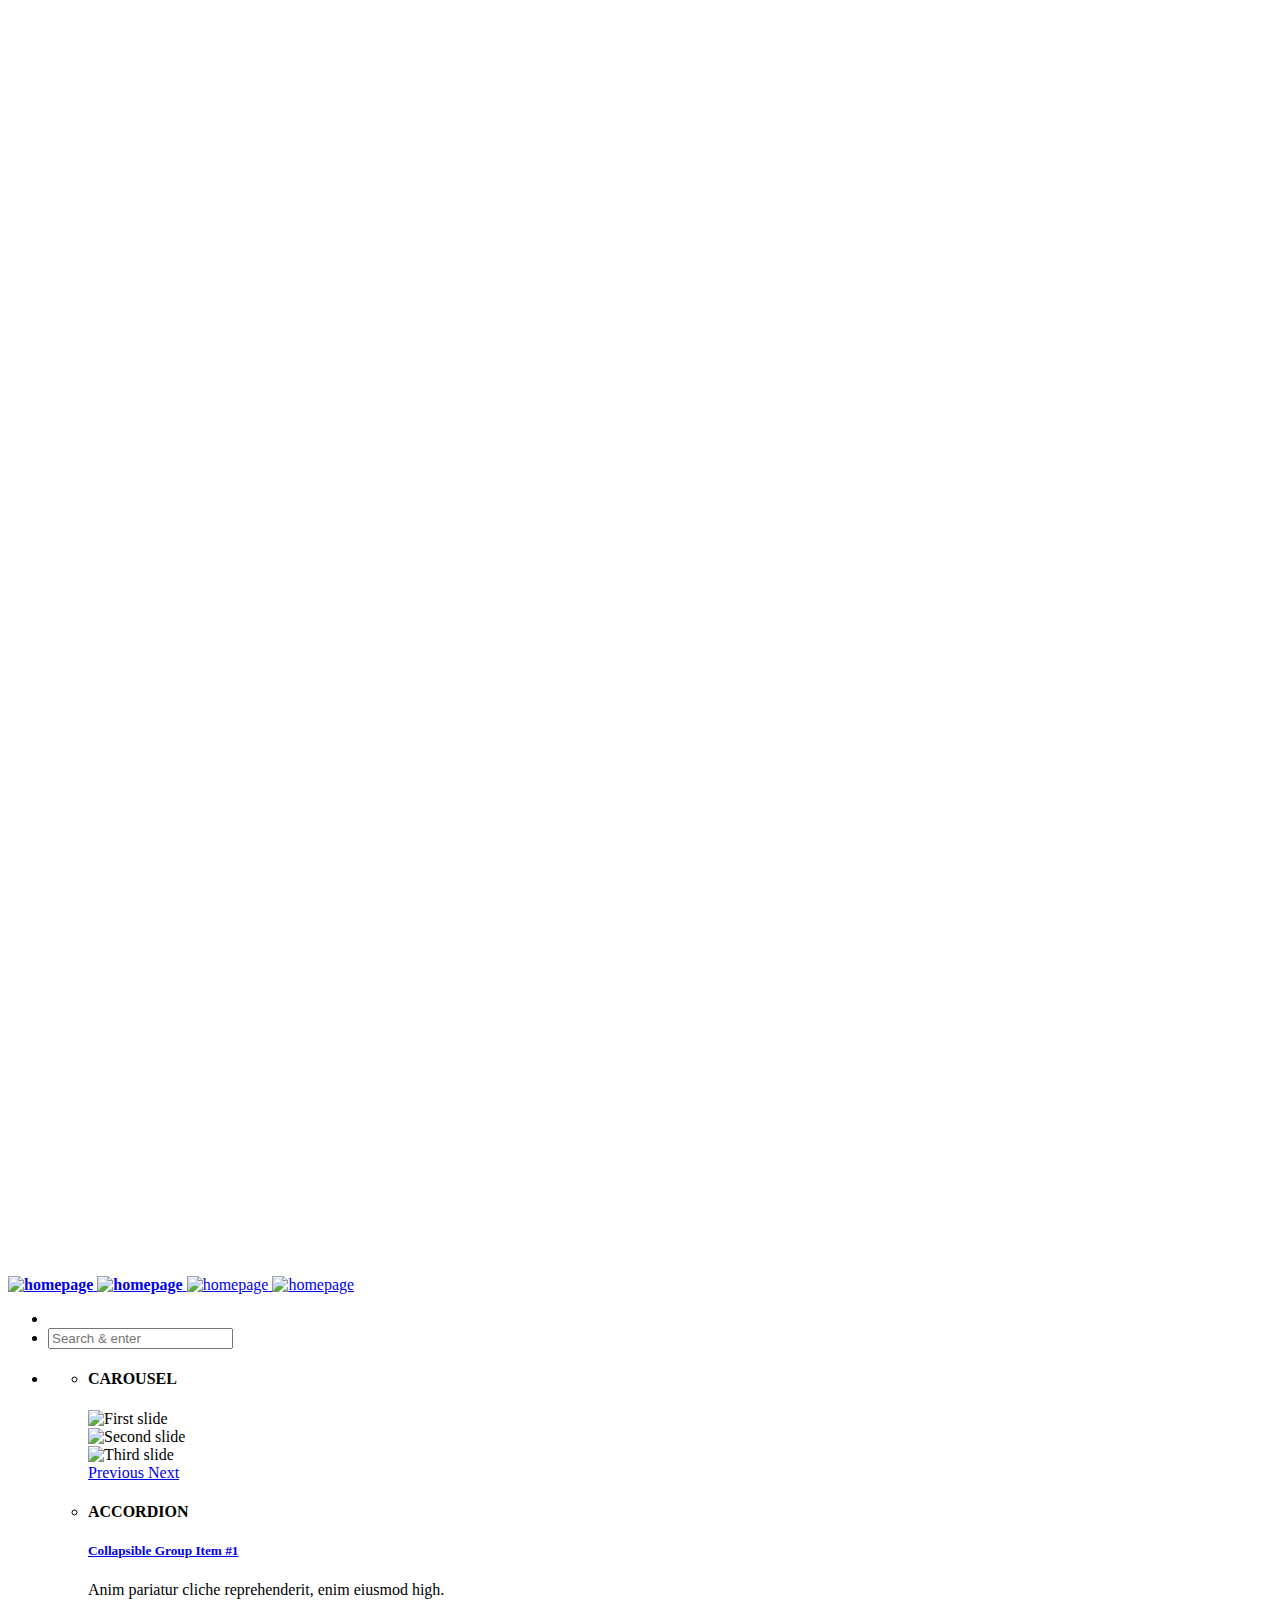
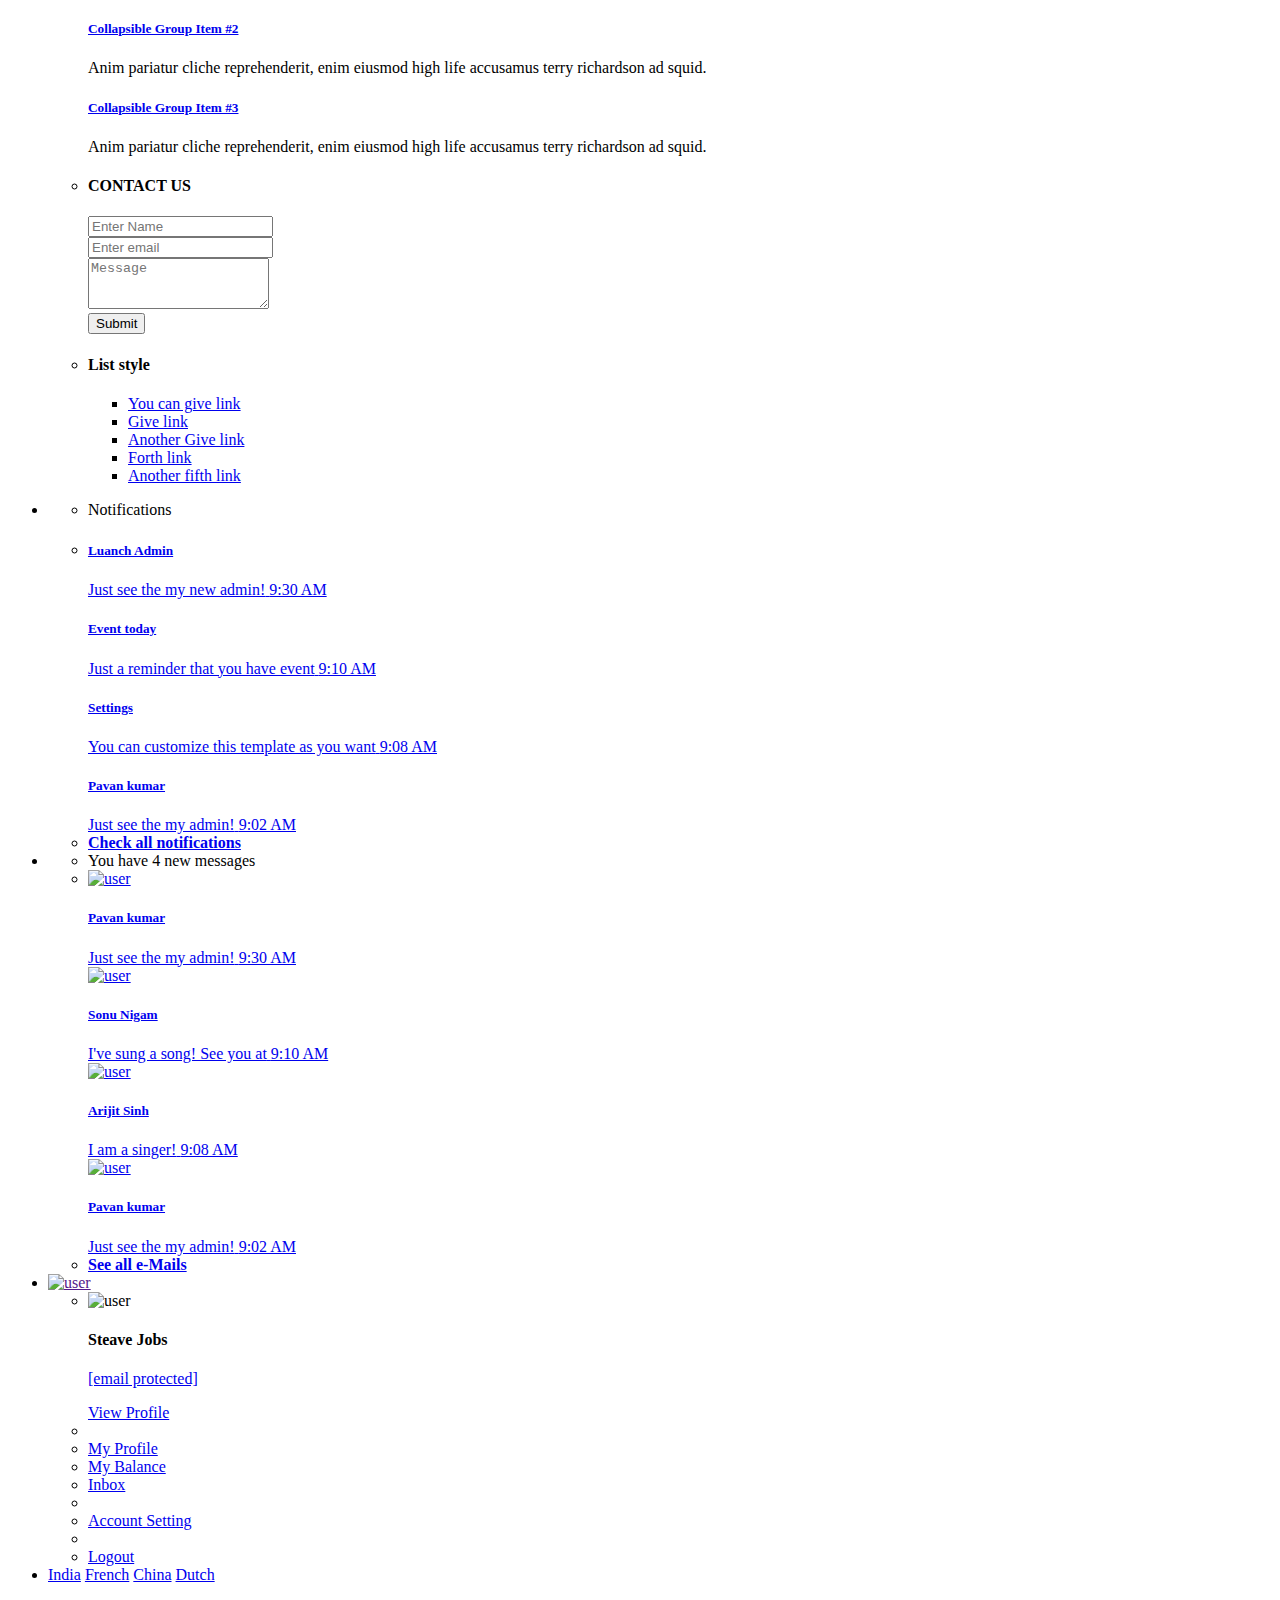
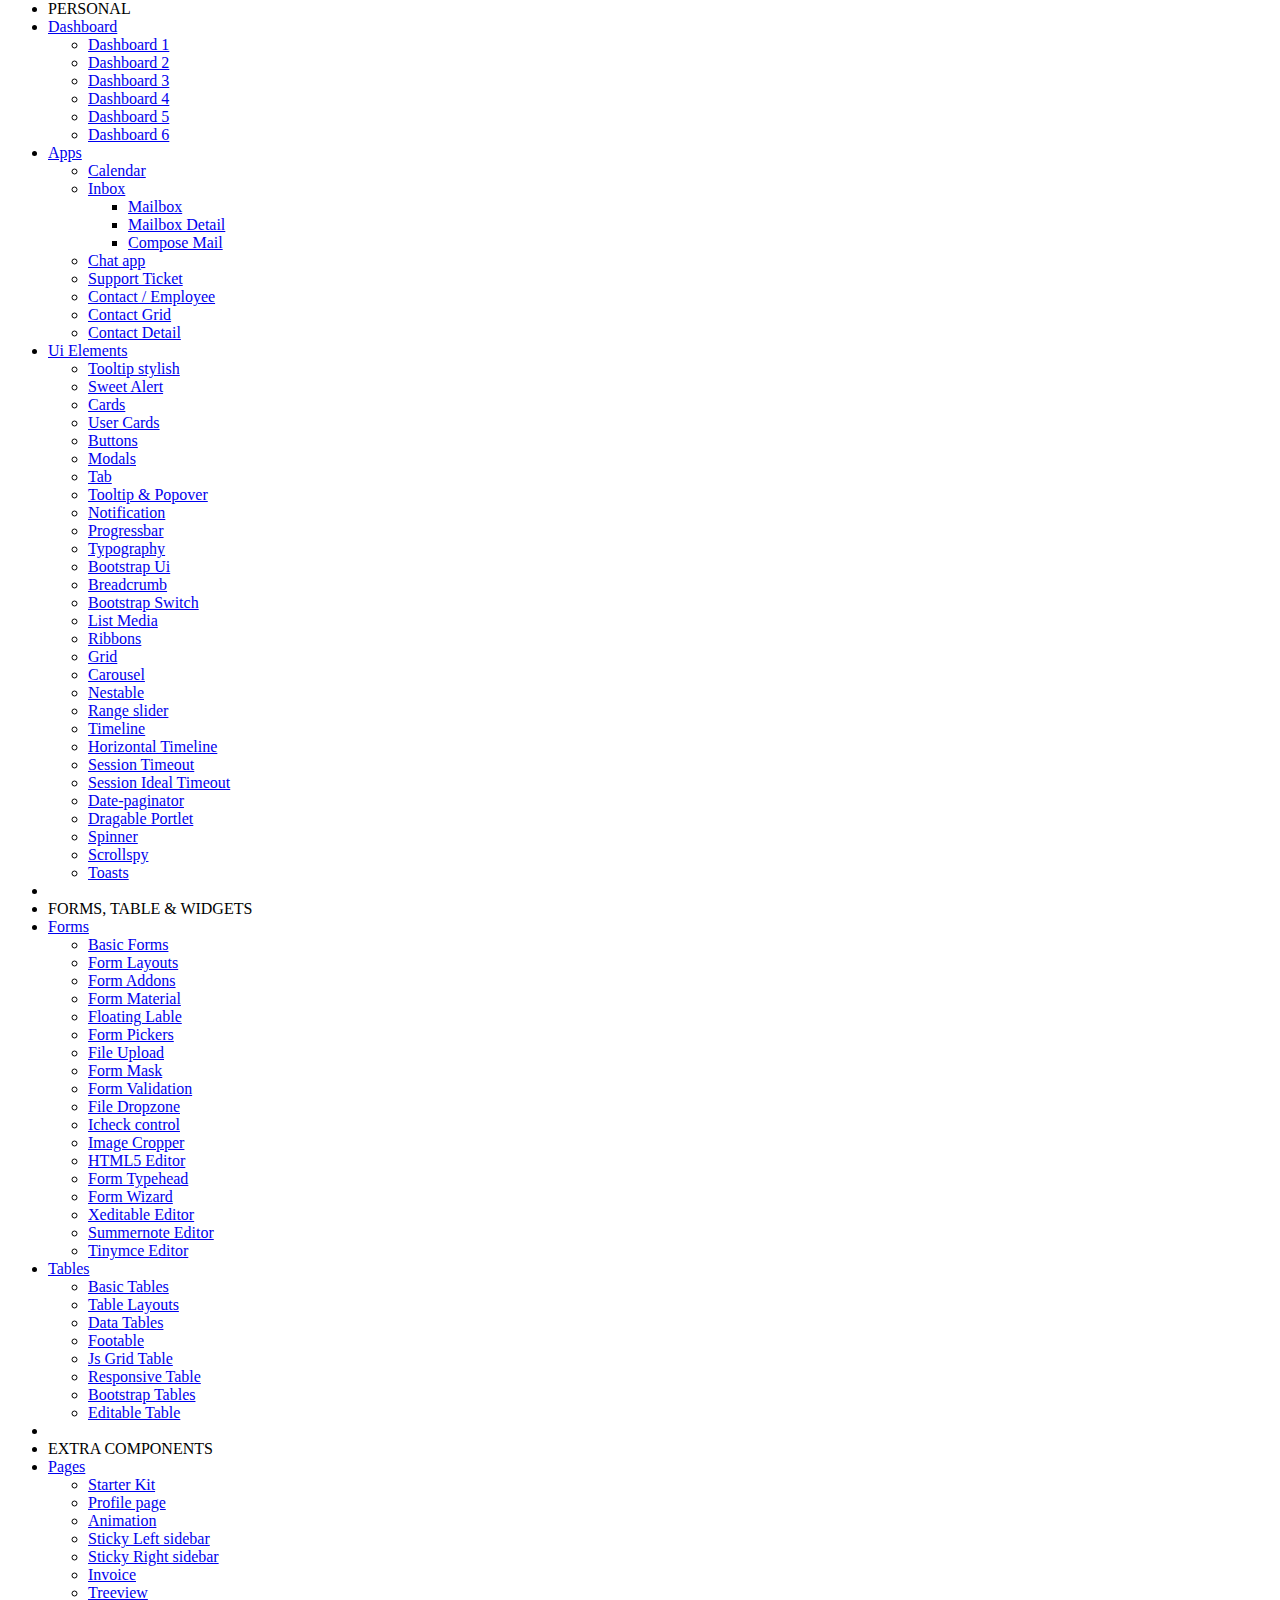
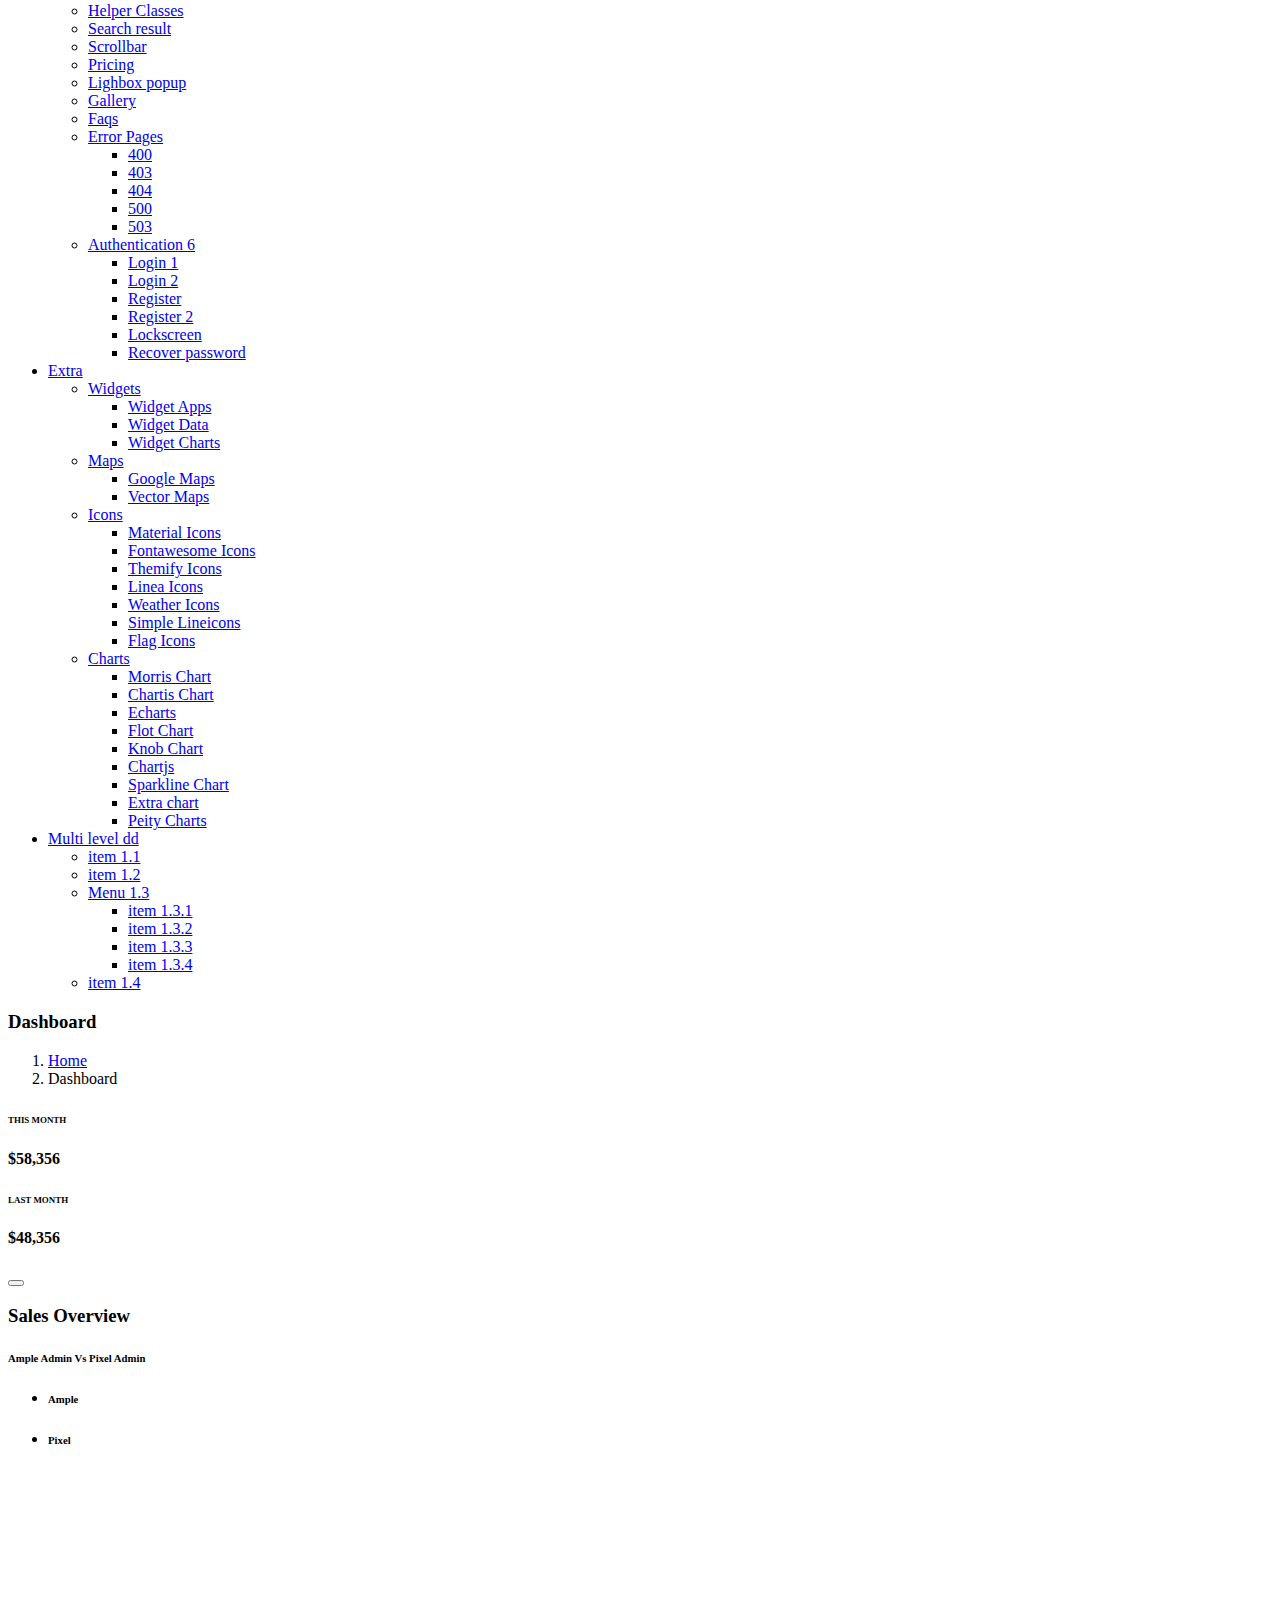
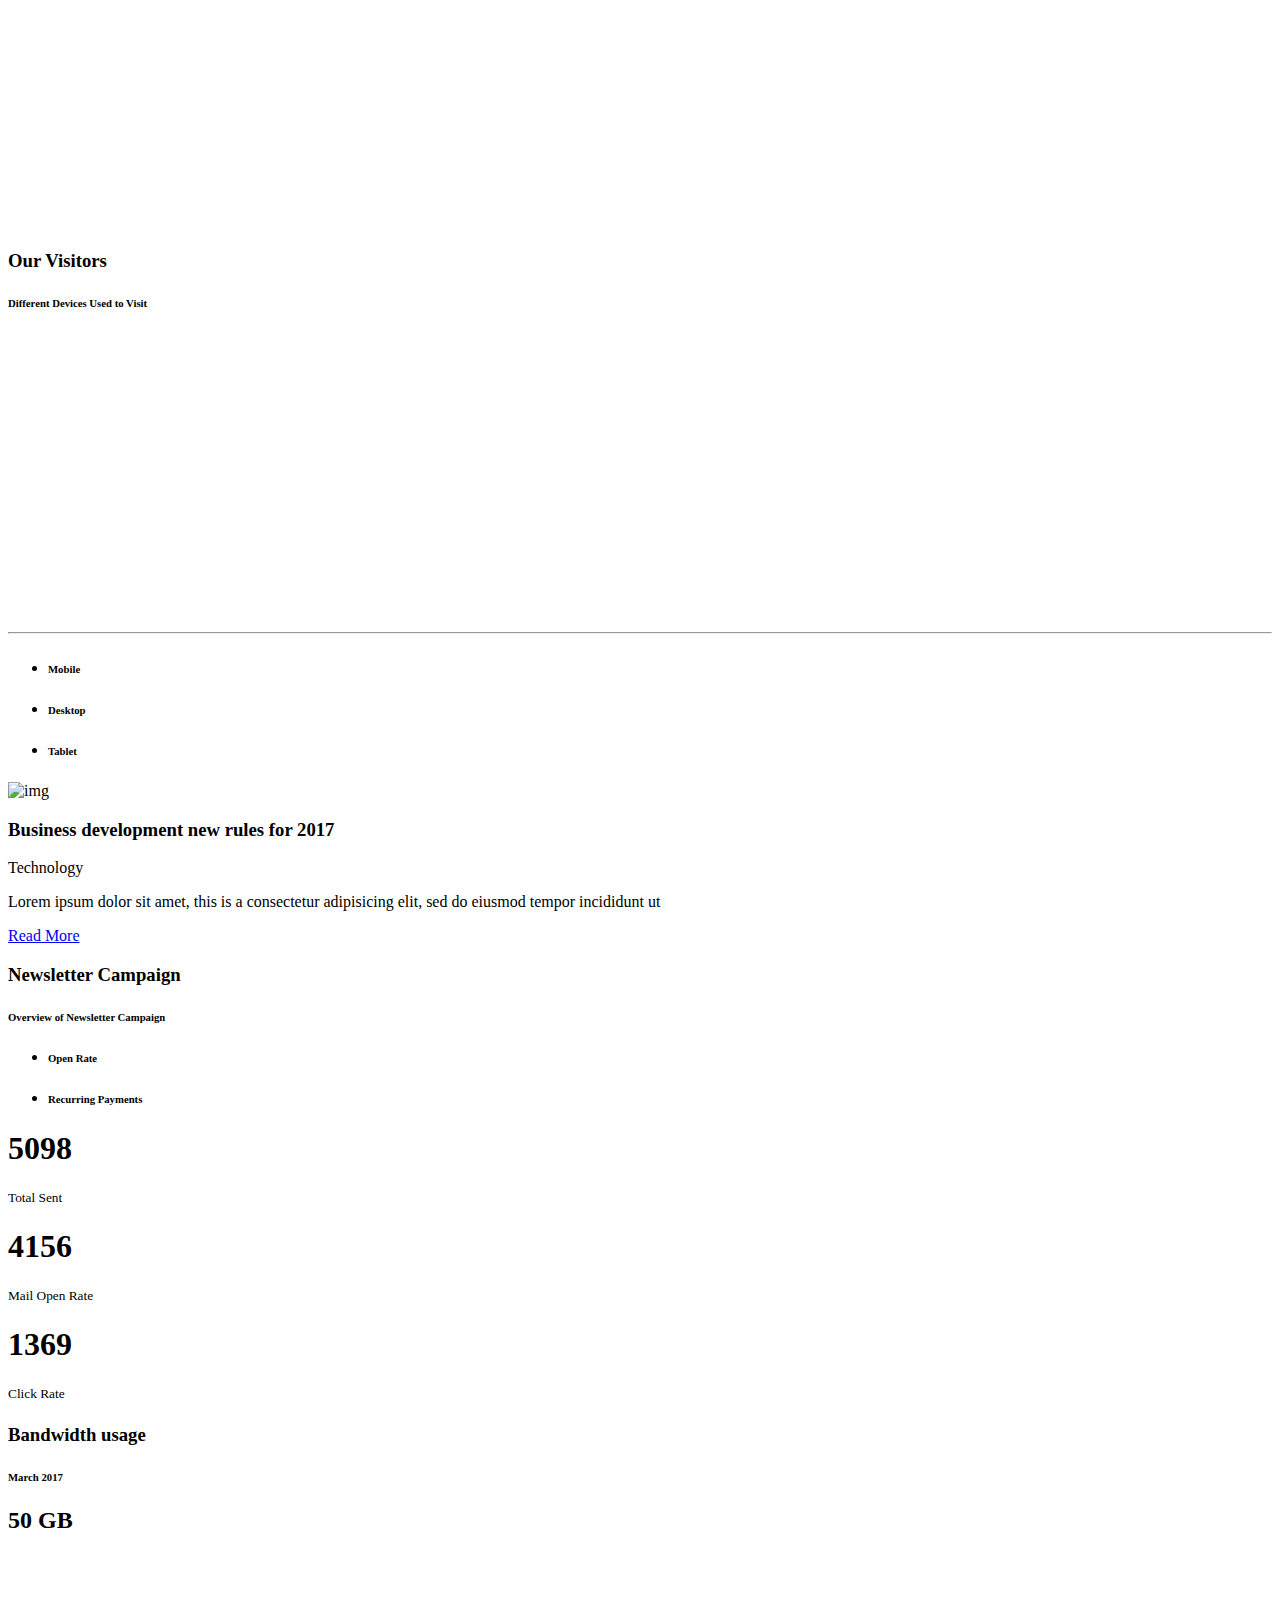
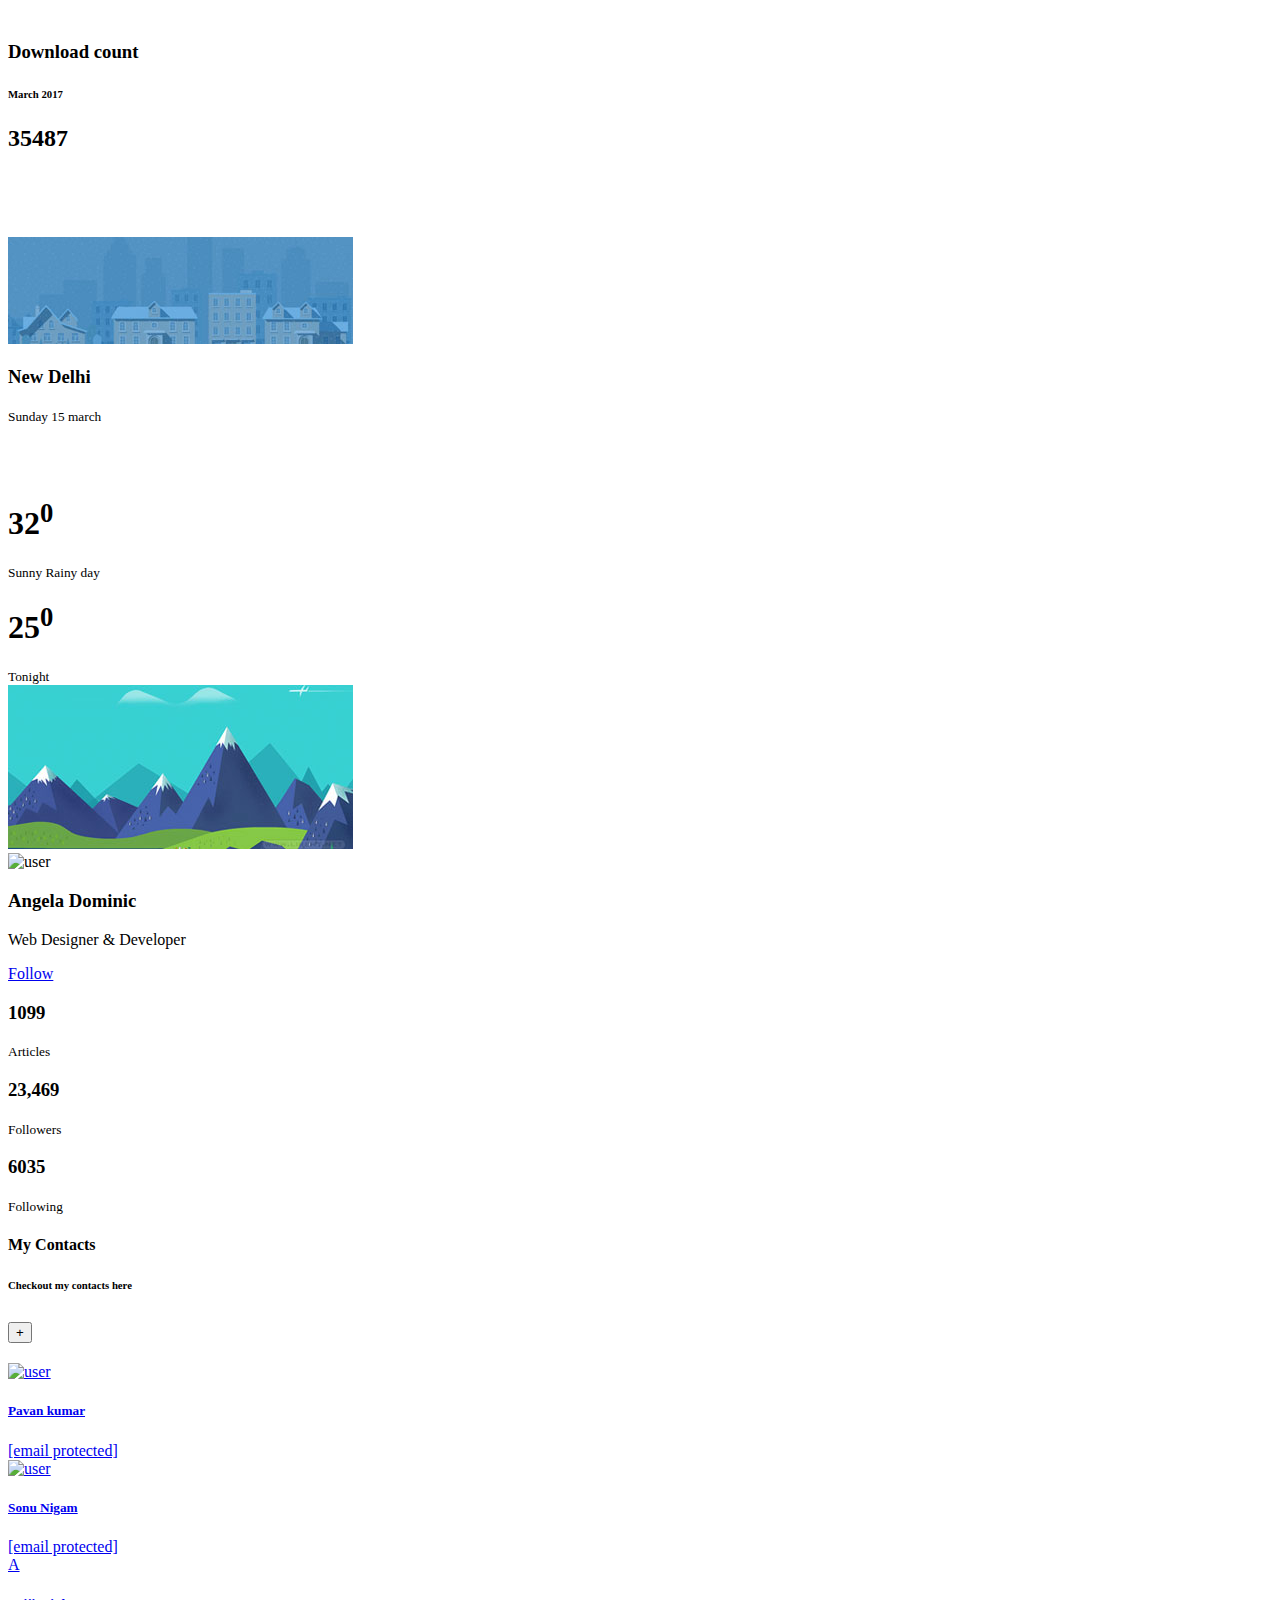
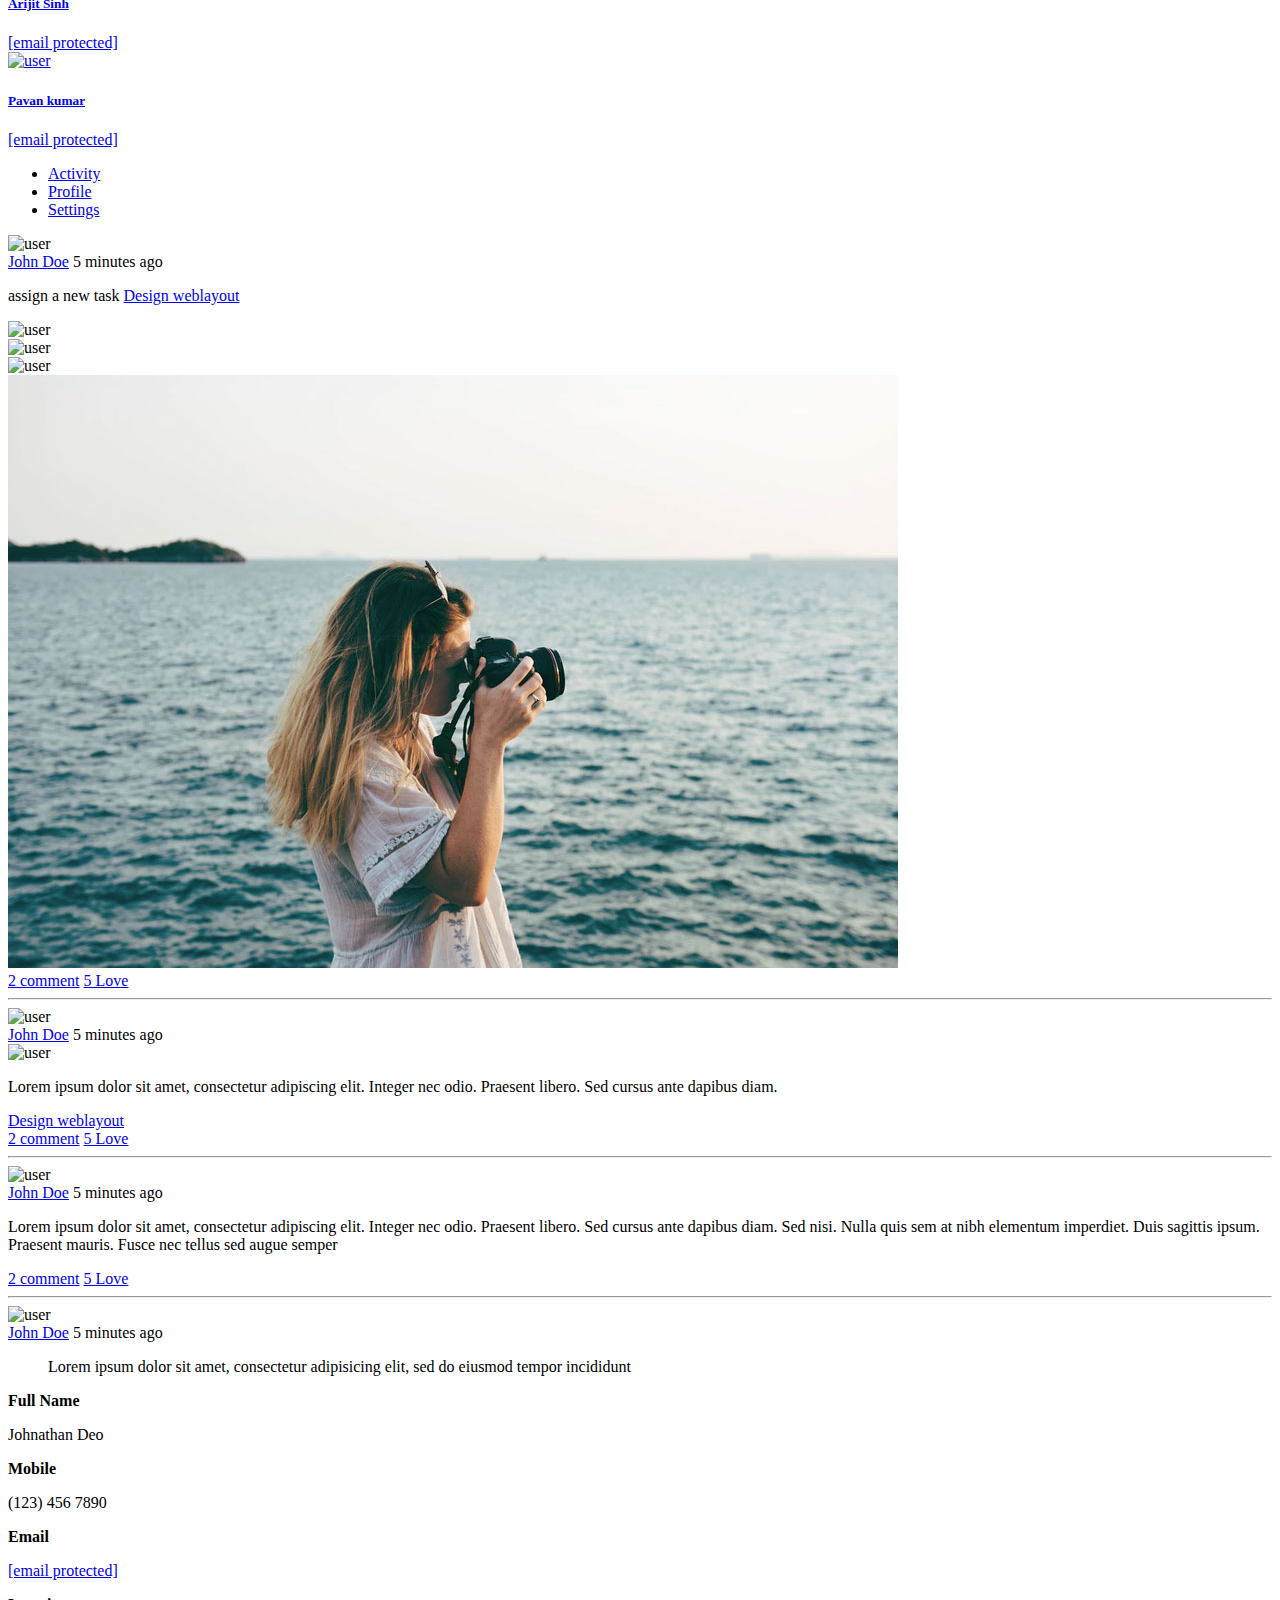
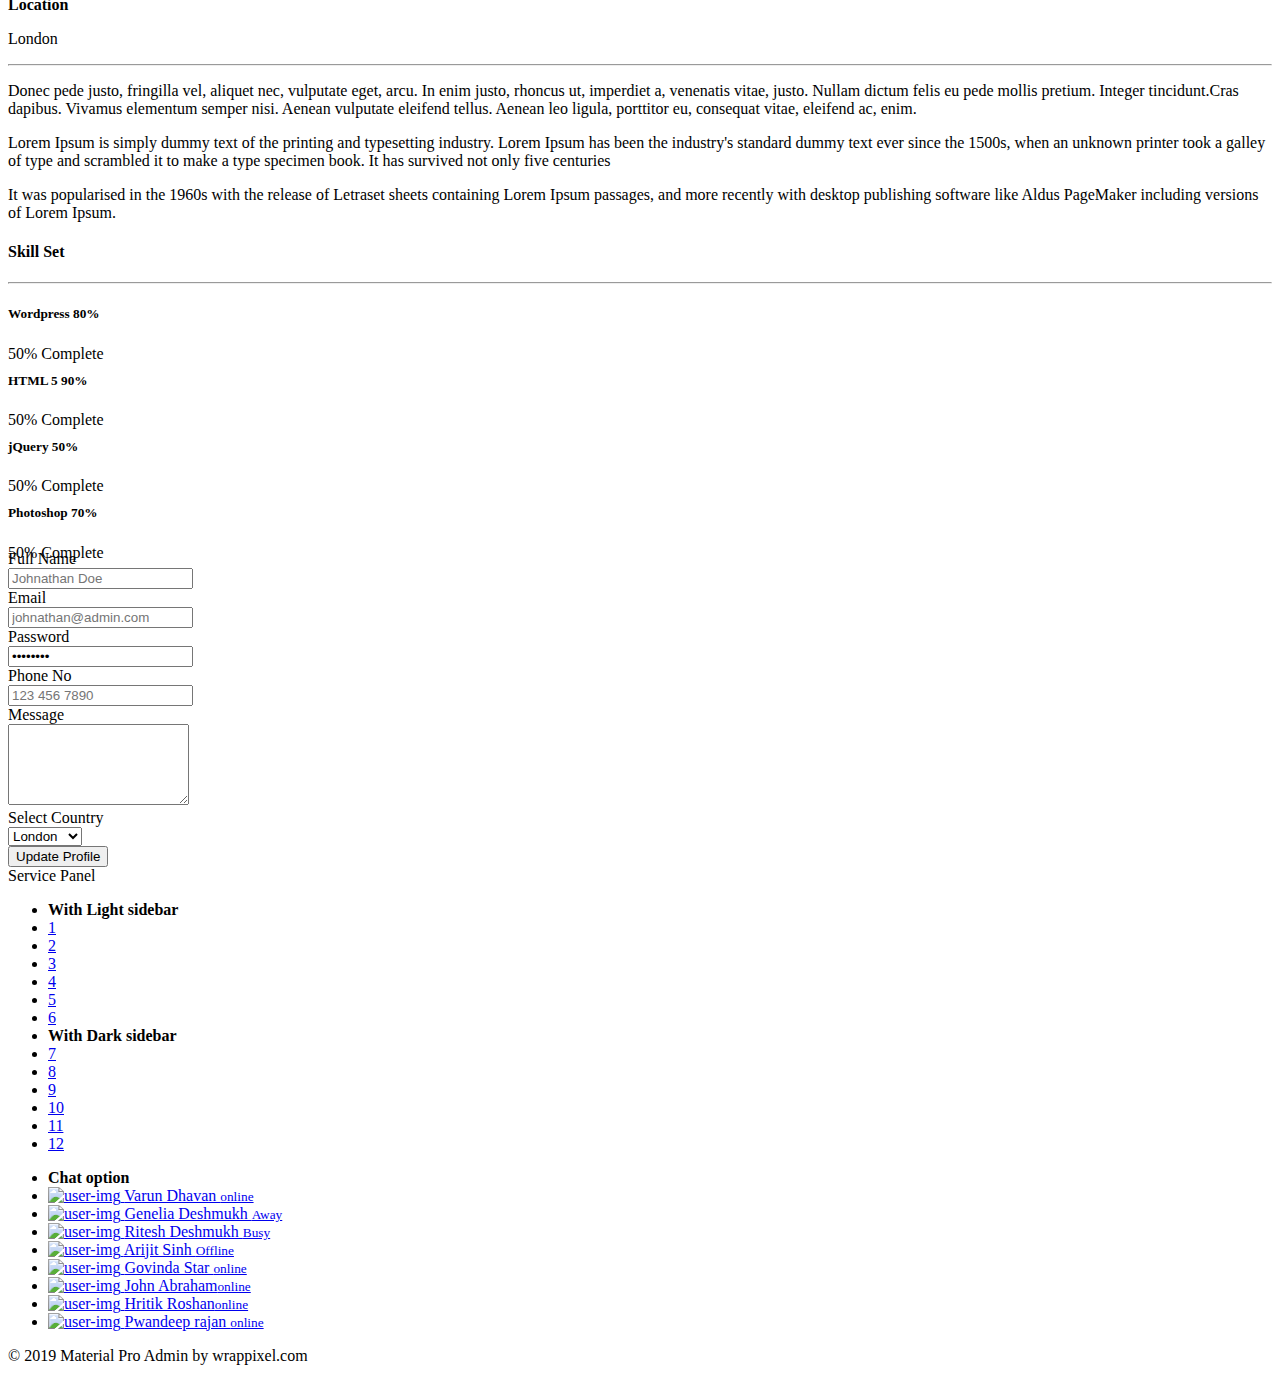
==== arp03/src/main/webapp/resources/material-pro/horizontal/index.html @ ec50928a "Merge branch 'dev' of https://github.com/dooyounglee/arp03 into jieun" ====
<!DOCTYPE html>
<html lang="en">

<head>
    <meta charset="utf-8">
    <meta http-equiv="X-UA-Compatible" content="IE=edge">
    <!-- Tell the browser to be responsive to screen width -->
    <meta name="viewport" content="width=device-width, initial-scale=1">
    <meta name="description" content="">
    <meta name="author" content="">
    <!-- Favicon icon -->
    <link rel="icon" type="image/png" sizes="16x16" href="../assets/images/favicon.png">
    <title>Material Pro Admin Template - Bootstrap 4 Admin Template</title>
	<link rel="canonical" href="https://www.wrappixel.com/templates/materialpro/" />
    <!-- Bootstrap Core CSS -->
    <link href="../assets/plugins/bootstrap/css/bootstrap.min.css" rel="stylesheet">
    <!-- chartist CSS -->
    <link href="../assets/plugins/chartist-js/dist/chartist.min.css" rel="stylesheet">
    <link href="../assets/plugins/chartist-js/dist/chartist-init.css" rel="stylesheet">
    <link href="../assets/plugins/chartist-plugin-tooltip-master/dist/chartist-plugin-tooltip.css" rel="stylesheet">
    <!--This page css - Morris CSS -->
    <link href="../assets/plugins/c3-master/c3.min.css" rel="stylesheet">
    <!-- Custom CSS -->
    <link href="css/style.css" rel="stylesheet">
    <!-- You can change the theme colors from here -->
    <link href="css/colors/blue.css" id="theme" rel="stylesheet">
    <!-- HTML5 Shim and Respond.js IE8 support of HTML5 elements and media queries -->
    <!-- WARNING: Respond.js doesn't work if you view the page via file:// -->
    <!--[if lt IE 9]>
    <script src="https://oss.maxcdn.com/libs/html5shiv/3.7.0/html5shiv.js"></script>
    <script src="https://oss.maxcdn.com/libs/respond.js/1.4.2/respond.min.js"></script>
<![endif]-->
</head>

<body class="fix-header card-no-border logo-center">
    <!-- ============================================================== -->
    <!-- Preloader - style you can find in spinners.css -->
    <!-- ============================================================== -->
    <div class="preloader">
        <svg class="circular" viewBox="25 25 50 50">
            <circle class="path" cx="50" cy="50" r="20" fill="none" stroke-width="2" stroke-miterlimit="10" /> </svg>
    </div>
    <!-- ============================================================== -->
    <!-- Main wrapper - style you can find in pages.scss -->
    <!-- ============================================================== -->
    <div id="main-wrapper">
        <!-- ============================================================== -->
        <!-- Topbar header - style you can find in pages.scss -->
        <!-- ============================================================== -->
        <header class="topbar">
            <nav class="navbar top-navbar navbar-expand-md navbar-light">
                <!-- ============================================================== -->
                <!-- Logo -->
                <!-- ============================================================== -->
                <div class="navbar-header">
                    <a class="navbar-brand" href="index.html">
                        <!-- Logo icon -->
                        <b>
                            <!--You can put here icon as well // <i class="wi wi-sunset"></i> //-->
                            <!-- Dark Logo icon -->
                            <img src="../assets/images/logo-icon.png" alt="homepage" class="dark-logo" />
                            <!-- Light Logo icon -->
                            <img src="../assets/images/logo-light-icon.png" alt="homepage" class="light-logo" />
                        </b>
                        <!--End Logo icon -->
                        <!-- Logo text -->
                        <span>
                         <!-- dark Logo text -->
                         <img src="../assets/images/logo-text.png" alt="homepage" class="dark-logo" />
                         <!-- Light Logo text -->    
                         <img src="../assets/images/logo-light-text.png" class="light-logo" alt="homepage" /></span> </a>
                </div>
                <!-- ============================================================== -->
                <!-- End Logo -->
                <!-- ============================================================== -->
                <div class="navbar-collapse">
                    <!-- ============================================================== -->
                    <!-- toggle and nav items -->
                    <!-- ============================================================== -->
                    <ul class="navbar-nav mr-auto mt-md-0">
                        <!-- This is  -->
                        <li class="nav-item"> <a class="nav-link nav-toggler hidden-md-up text-muted waves-effect waves-dark" href="javascript:void(0)"><i class="mdi mdi-menu"></i></a> </li>
                        <!-- ============================================================== -->
                        <!-- Search -->
                        <!-- ============================================================== -->
                        <li class="nav-item hidden-sm-down search-box">
                            <a class="nav-link hidden-sm-down text-muted waves-effect waves-dark" href="javascript:void(0)"><i class="ti-search"></i></a>
                            <form class="app-search">
                                <input type="text" class="form-control" placeholder="Search & enter"> <a class="srh-btn"><i class="ti-close"></i></a> </form>
                        </li>
                        <!-- ============================================================== -->
                        <!-- Messages -->
                        <!-- ============================================================== -->
                        <li class="nav-item dropdown mega-dropdown"> <a class="nav-link dropdown-toggle text-muted waves-effect waves-dark" href="" data-toggle="dropdown" aria-haspopup="true" aria-expanded="false"><i class="mdi mdi-view-grid"></i></a>
                            <div class="dropdown-menu scale-up-left">
                                <ul class="mega-dropdown-menu row">
                                    <li class="col-lg-3 col-xlg-2 m-b-30">
                                        <h4 class="m-b-20">CAROUSEL</h4>
                                        <!-- CAROUSEL -->
                                        <div id="carouselExampleControls" class="carousel slide" data-ride="carousel">
                                            <div class="carousel-inner" role="listbox">
                                                <div class="carousel-item active">
                                                    <div class="container"> <img class="d-block img-fluid" src="../assets/images/big/img1.jpg" alt="First slide"></div>
                                                </div>
                                                <div class="carousel-item">
                                                    <div class="container"><img class="d-block img-fluid" src="../assets/images/big/img2.jpg" alt="Second slide"></div>
                                                </div>
                                                <div class="carousel-item">
                                                    <div class="container"><img class="d-block img-fluid" src="../assets/images/big/img3.jpg" alt="Third slide"></div>
                                                </div>
                                            </div>
                                            <a class="carousel-control-prev" href="#carouselExampleControls" role="button" data-slide="prev"> <span class="carousel-control-prev-icon" aria-hidden="true"></span> <span class="sr-only">Previous</span> </a>
                                            <a class="carousel-control-next" href="#carouselExampleControls" role="button" data-slide="next"> <span class="carousel-control-next-icon" aria-hidden="true"></span> <span class="sr-only">Next</span> </a>
                                        </div>
                                        <!-- End CAROUSEL -->
                                    </li>
                                    <li class="col-lg-3 m-b-30">
                                        <h4 class="m-b-20">ACCORDION</h4>
                                        <!-- Accordian -->
                                        <div id="accordion" class="nav-accordion" role="tablist" aria-multiselectable="true">
                                            <div class="card">
                                                <div class="card-header" role="tab" id="headingOne">
                                                    <h5 class="mb-0">
                                                <a data-toggle="collapse" data-parent="#accordion" href="#collapseOne" aria-expanded="true" aria-controls="collapseOne">
                                                  Collapsible Group Item #1
                                                </a>
                                              </h5> </div>
                                                <div id="collapseOne" class="collapse show" role="tabpanel" aria-labelledby="headingOne">
                                                    <div class="card-body"> Anim pariatur cliche reprehenderit, enim eiusmod high. </div>
                                                </div>
                                            </div>
                                            <div class="card">
                                                <div class="card-header" role="tab" id="headingTwo">
                                                    <h5 class="mb-0">
                                                <a class="collapsed" data-toggle="collapse" data-parent="#accordion" href="#collapseTwo" aria-expanded="false" aria-controls="collapseTwo">
                                                  Collapsible Group Item #2
                                                </a>
                                              </h5> </div>
                                                <div id="collapseTwo" class="collapse" role="tabpanel" aria-labelledby="headingTwo">
                                                    <div class="card-body"> Anim pariatur cliche reprehenderit, enim eiusmod high life accusamus terry richardson ad squid. </div>
                                                </div>
                                            </div>
                                            <div class="card">
                                                <div class="card-header" role="tab" id="headingThree">
                                                    <h5 class="mb-0">
                                                <a class="collapsed" data-toggle="collapse" data-parent="#accordion" href="#collapseThree" aria-expanded="false" aria-controls="collapseThree">
                                                  Collapsible Group Item #3
                                                </a>
                                              </h5> </div>
                                                <div id="collapseThree" class="collapse" role="tabpanel" aria-labelledby="headingThree">
                                                    <div class="card-body"> Anim pariatur cliche reprehenderit, enim eiusmod high life accusamus terry richardson ad squid. </div>
                                                </div>
                                            </div>
                                        </div>
                                    </li>
                                    <li class="col-lg-3  m-b-30">
                                        <h4 class="m-b-20">CONTACT US</h4>
                                        <!-- Contact -->
                                        <form>
                                            <div class="form-group">
                                                <input type="text" class="form-control" id="exampleInputname1" placeholder="Enter Name"> </div>
                                            <div class="form-group">
                                                <input type="email" class="form-control" placeholder="Enter email"> </div>
                                            <div class="form-group">
                                                <textarea class="form-control" id="exampleTextarea" rows="3" placeholder="Message"></textarea>
                                            </div>
                                            <button type="submit" class="btn btn-info">Submit</button>
                                        </form>
                                    </li>
                                    <li class="col-lg-3 col-xlg-4 m-b-30">
                                        <h4 class="m-b-20">List style</h4>
                                        <!-- List style -->
                                        <ul class="list-style-none">
                                            <li><a href="javascript:void(0)"><i class="fa fa-check text-success"></i> You can give link</a></li>
                                            <li><a href="javascript:void(0)"><i class="fa fa-check text-success"></i> Give link</a></li>
                                            <li><a href="javascript:void(0)"><i class="fa fa-check text-success"></i> Another Give link</a></li>
                                            <li><a href="javascript:void(0)"><i class="fa fa-check text-success"></i> Forth link</a></li>
                                            <li><a href="javascript:void(0)"><i class="fa fa-check text-success"></i> Another fifth link</a></li>
                                        </ul>
                                    </li>
                                </ul>
                            </div>
                        </li>
                        <!-- ============================================================== -->
                        <!-- End Messages -->
                        <!-- ============================================================== -->
                    </ul>
                    <!-- ============================================================== -->
                    <!-- User profile and search -->
                    <!-- ============================================================== -->
                    <ul class="navbar-nav my-lg-0">
                        <!-- ============================================================== -->
                        <!-- Comment -->
                        <!-- ============================================================== -->
                        <li class="nav-item dropdown">
                            <a class="nav-link dropdown-toggle text-muted text-muted waves-effect waves-dark" href="" data-toggle="dropdown" aria-haspopup="true" aria-expanded="false"> <i class="mdi mdi-message"></i>
                                <div class="notify"> <span class="heartbit"></span> <span class="point"></span> </div>
                            </a>
                            <div class="dropdown-menu dropdown-menu-right mailbox scale-up">
                                <ul>
                                    <li>
                                        <div class="drop-title">Notifications</div>
                                    </li>
                                    <li>
                                        <div class="message-center">
                                            <!-- Message -->
                                            <a href="#">
                                                <div class="btn btn-danger btn-circle"><i class="fa fa-link"></i></div>
                                                <div class="mail-contnet">
                                                    <h5>Luanch Admin</h5> <span class="mail-desc">Just see the my new admin!</span> <span class="time">9:30 AM</span> </div>
                                            </a>
                                            <!-- Message -->
                                            <a href="#">
                                                <div class="btn btn-success btn-circle"><i class="ti-calendar"></i></div>
                                                <div class="mail-contnet">
                                                    <h5>Event today</h5> <span class="mail-desc">Just a reminder that you have event</span> <span class="time">9:10 AM</span> </div>
                                            </a>
                                            <!-- Message -->
                                            <a href="#">
                                                <div class="btn btn-info btn-circle"><i class="ti-settings"></i></div>
                                                <div class="mail-contnet">
                                                    <h5>Settings</h5> <span class="mail-desc">You can customize this template as you want</span> <span class="time">9:08 AM</span> </div>
                                            </a>
                                            <!-- Message -->
                                            <a href="#">
                                                <div class="btn btn-primary btn-circle"><i class="ti-user"></i></div>
                                                <div class="mail-contnet">
                                                    <h5>Pavan kumar</h5> <span class="mail-desc">Just see the my admin!</span> <span class="time">9:02 AM</span> </div>
                                            </a>
                                        </div>
                                    </li>
                                    <li>
                                        <a class="nav-link text-center" href="javascript:void(0);"> <strong>Check all notifications</strong> <i class="fa fa-angle-right"></i> </a>
                                    </li>
                                </ul>
                            </div>
                        </li>
                        <!-- ============================================================== -->
                        <!-- End Comment -->
                        <!-- ============================================================== -->
                        <!-- ============================================================== -->
                        <!-- Messages -->
                        <!-- ============================================================== -->
                        <li class="nav-item dropdown">
                            <a class="nav-link dropdown-toggle text-muted waves-effect waves-dark" href="" id="2" data-toggle="dropdown" aria-haspopup="true" aria-expanded="false"> <i class="mdi mdi-email"></i>
                                <div class="notify"> <span class="heartbit"></span> <span class="point"></span> </div>
                            </a>
                            <div class="dropdown-menu mailbox dropdown-menu-right scale-up" aria-labelledby="2">
                                <ul>
                                    <li>
                                        <div class="drop-title">You have 4 new messages</div>
                                    </li>
                                    <li>
                                        <div class="message-center">
                                            <!-- Message -->
                                            <a href="#">
                                                <div class="user-img"> <img src="../assets/images/users/1.jpg" alt="user" class="img-circle"> <span class="profile-status online pull-right"></span> </div>
                                                <div class="mail-contnet">
                                                    <h5>Pavan kumar</h5> <span class="mail-desc">Just see the my admin!</span> <span class="time">9:30 AM</span> </div>
                                            </a>
                                            <!-- Message -->
                                            <a href="#">
                                                <div class="user-img"> <img src="../assets/images/users/2.jpg" alt="user" class="img-circle"> <span class="profile-status busy pull-right"></span> </div>
                                                <div class="mail-contnet">
                                                    <h5>Sonu Nigam</h5> <span class="mail-desc">I've sung a song! See you at</span> <span class="time">9:10 AM</span> </div>
                                            </a>
                                            <!-- Message -->
                                            <a href="#">
                                                <div class="user-img"> <img src="../assets/images/users/3.jpg" alt="user" class="img-circle"> <span class="profile-status away pull-right"></span> </div>
                                                <div class="mail-contnet">
                                                    <h5>Arijit Sinh</h5> <span class="mail-desc">I am a singer!</span> <span class="time">9:08 AM</span> </div>
                                            </a>
                                            <!-- Message -->
                                            <a href="#">
                                                <div class="user-img"> <img src="../assets/images/users/4.jpg" alt="user" class="img-circle"> <span class="profile-status offline pull-right"></span> </div>
                                                <div class="mail-contnet">
                                                    <h5>Pavan kumar</h5> <span class="mail-desc">Just see the my admin!</span> <span class="time">9:02 AM</span> </div>
                                            </a>
                                        </div>
                                    </li>
                                    <li>
                                        <a class="nav-link text-center" href="javascript:void(0);"> <strong>See all e-Mails</strong> <i class="fa fa-angle-right"></i> </a>
                                    </li>
                                </ul>
                            </div>
                        </li>
                        <!-- ============================================================== -->
                        <!-- End Messages -->
                        <!-- ============================================================== -->
                        <!-- ============================================================== -->
                        <!-- Profile -->
                        <!-- ============================================================== -->
                        <li class="nav-item dropdown">
                            <a class="nav-link dropdown-toggle text-muted waves-effect waves-dark" href="" data-toggle="dropdown" aria-haspopup="true" aria-expanded="false"><img src="../assets/images/users/1.jpg" alt="user" class="profile-pic" /></a>
                            <div class="dropdown-menu dropdown-menu-right scale-up">
                                <ul class="dropdown-user">
                                    <li>
                                        <div class="dw-user-box">
                                            <div class="u-img"><img src="../assets/images/users/1.jpg" alt="user"></div>
                                            <div class="u-text">
                                                <h4>Steave Jobs</h4>
                                                <p class="text-muted"><a href="/cdn-cgi/l/email-protection" class="__cf_email__" data-cfemail="f98f988b8c97b99e94989095d79a9694">[email&#160;protected]</a></p><a href="profile.html" class="btn btn-rounded btn-danger btn-sm">View Profile</a></div>
                                        </div>
                                    </li>
                                    <li role="separator" class="divider"></li>
                                    <li><a href="#"><i class="ti-user"></i> My Profile</a></li>
                                    <li><a href="#"><i class="ti-wallet"></i> My Balance</a></li>
                                    <li><a href="#"><i class="ti-email"></i> Inbox</a></li>
                                    <li role="separator" class="divider"></li>
                                    <li><a href="#"><i class="ti-settings"></i> Account Setting</a></li>
                                    <li role="separator" class="divider"></li>
                                    <li><a href="#"><i class="fa fa-power-off"></i> Logout</a></li>
                                </ul>
                            </div>
                        </li>
                        <!-- ============================================================== -->
                        <!-- Language -->
                        <!-- ============================================================== -->
                        <li class="nav-item dropdown">
                            <a class="nav-link dropdown-toggle text-muted waves-effect waves-dark" href="" data-toggle="dropdown" aria-haspopup="true" aria-expanded="false"> <i class="flag-icon flag-icon-us"></i></a>
                            <div class="dropdown-menu dropdown-menu-right scale-up"> <a class="dropdown-item" href="#"><i class="flag-icon flag-icon-in"></i> India</a> <a class="dropdown-item" href="#"><i class="flag-icon flag-icon-fr"></i> French</a> <a class="dropdown-item" href="#"><i class="flag-icon flag-icon-cn"></i> China</a> <a class="dropdown-item" href="#"><i class="flag-icon flag-icon-de"></i> Dutch</a> </div>
                        </li>
                    </ul>
                </div>
            </nav>
        </header>
        <!-- ============================================================== -->
        <!-- End Topbar header -->
        <!-- ============================================================== -->
        <!-- ============================================================== -->
        <!-- Left Sidebar - style you can find in sidebar.scss  -->
        <!-- ============================================================== -->
        <aside class="left-sidebar">
            <!-- Sidebar scroll-->
            <div class="scroll-sidebar">
                <!-- Sidebar navigation-->
                <nav class="sidebar-nav">
                    <ul id="sidebarnav">
                        <li class="nav-small-cap">PERSONAL</li>
                        <li>
                            <a class="has-arrow" href="#" aria-expanded="false"><i class="mdi mdi-gauge"></i><span class="hide-menu">Dashboard </span></a>
                            <ul aria-expanded="false" class="collapse">
                                <li><a href="index.html">Dashboard 1</a></li>
                                <li><a href="index2.html">Dashboard 2</a></li>
                                <li><a href="index3.html">Dashboard 3</a></li>
                                <li><a href="index4.html">Dashboard 4</a></li>
                                <li><a href="index5.html">Dashboard 5</a></li>
                                <li><a href="index6.html">Dashboard 6</a></li>
                            </ul>
                        </li>
                        <li>
                            <a class="has-arrow " href="#" aria-expanded="false"><i class="mdi mdi-bullseye"></i><span class="hide-menu">Apps</span></a>
                            <ul aria-expanded="false" class="collapse">
                                <li><a href="app-calendar.html">Calendar</a></li>
                                <li>
                                    <a class="has-arrow" href="#" aria-expanded="false">Inbox</a>
                                    <ul aria-expanded="false" class="collapse">
                                        <li><a href="app-email.html">Mailbox</a></li>
                                        <li><a href="app-email-detail.html">Mailbox Detail</a></li>
                                        <li><a href="app-compose.html">Compose Mail</a></li>
                                    </ul>
                                </li>
                                <li><a href="app-chat.html">Chat app</a></li>
                                <li><a href="app-ticket.html">Support Ticket</a></li>
                                <li><a href="app-contact.html">Contact / Employee</a></li>
                                <li><a href="app-contact2.html">Contact Grid</a></li>
                                <li><a href="app-contact-detail.html">Contact Detail</a></li>
                            </ul>
                        </li>
                        <li class="three-column">
                            <a class="has-arrow" href="#" aria-expanded="false"><i class="mdi mdi-chart-bubble"></i><span class="hide-menu">Ui Elements</span></a>
                            <ul aria-expanded="false" class="collapse">
                                <li><a href="ui-tooltip-stylish.html">Tooltip stylish</a></li>
                                <li><a href="ui-sweetalert.html">Sweet Alert</a></li>
                                <li><a href="ui-cards.html">Cards</a></li>
                                <li><a href="ui-user-card.html">User Cards</a></li>
                                <li><a href="ui-buttons.html">Buttons</a></li>
                                <li><a href="ui-modals.html">Modals</a></li>
                                <li><a href="ui-tab.html">Tab</a></li>
                                <li><a href="ui-tooltip-popover.html">Tooltip &amp; Popover</a></li>
                                <li><a href="ui-notification.html">Notification</a></li>
                                <li><a href="ui-progressbar.html">Progressbar</a></li>
                                <li><a href="ui-typography.html">Typography</a></li>
                                <li><a href="ui-bootstrap.html">Bootstrap Ui</a></li>
                                <li><a href="ui-breadcrumb.html">Breadcrumb</a></li>
                                <li><a href="ui-bootstrap-switch.html">Bootstrap Switch</a></li>
                                <li><a href="ui-list-media.html">List Media</a></li>
                                <li><a href="ui-ribbons.html">Ribbons</a></li>
                                <li><a href="ui-grid.html">Grid</a></li>
                                <li><a href="ui-carousel.html">Carousel</a></li>
                                <li><a href="ui-nestable.html">Nestable</a></li>
                                <li><a href="ui-range-slider.html">Range slider</a></li>
                                <li><a href="ui-timeline.html">Timeline</a></li>
                                <li><a href="ui-horizontal-timeline.html">Horizontal Timeline</a></li>
                                <li><a href="ui-session-timeout.html">Session Timeout</a></li>
                                <li><a href="ui-session-ideal-timeout.html">Session Ideal Timeout</a></li>
                                <li><a href="ui-date-paginator.html">Date-paginator</a></li>
                                <li><a href="ui-dragable-portlet.html">Dragable Portlet</a></li>
                                <li><a href="ui-spinner.html">Spinner</a></li>
                                <li><a href="ui-scrollspy.html">Scrollspy</a></li>
                                <li><a href="ui-toasts.html">Toasts</a></li>
                            </ul>
                        </li>
                        <li class="nav-devider"></li>
                        <li class="nav-small-cap">FORMS, TABLE &amp; WIDGETS</li>
                        <li class="two-column">
                            <a class="has-arrow" href="#" aria-expanded="false"><i class="mdi mdi-file"></i><span class="hide-menu">Forms</span></a>
                            <ul aria-expanded="false" class="collapse">
                                <li><a href="form-basic.html">Basic Forms</a></li>
                                <li><a href="form-layout.html">Form Layouts</a></li>
                                <li><a href="form-addons.html">Form Addons</a></li>
                                <li><a href="form-material.html">Form Material</a></li>
                                <li><a href="form-float-input.html">Floating Lable</a></li>
                                <li><a href="form-pickers.html">Form Pickers</a></li>
                                <li><a href="form-upload.html">File Upload</a></li>
                                <li><a href="form-mask.html">Form Mask</a></li>
                                <li><a href="form-validation.html">Form Validation</a></li>
                                <li><a href="form-dropzone.html">File Dropzone</a></li>
                                <li><a href="form-icheck.html">Icheck control</a></li>
                                <li><a href="form-img-cropper.html">Image Cropper</a></li>
                                <li><a href="form-bootstrapwysihtml5.html">HTML5 Editor</a></li>
                                <li><a href="form-typehead.html">Form Typehead</a></li>
                                <li><a href="form-wizard.html">Form Wizard</a></li>
                                <li><a href="form-xeditable.html">Xeditable Editor</a></li>
                                <li><a href="form-summernote.html">Summernote Editor</a></li>
                                <li><a href="form-tinymce.html">Tinymce Editor</a></li>
                            </ul>
                        </li>
                        <li>
                            <a class="has-arrow " href="#" aria-expanded="false"><i class="mdi mdi-table"></i><span class="hide-menu">Tables</span></a>
                            <ul aria-expanded="false" class="collapse">
                                <li><a href="table-basic.html">Basic Tables</a></li>
                                <li><a href="table-layout.html">Table Layouts</a></li>
                                <li><a href="table-data-table.html">Data Tables</a></li>
                                <li><a href="table-footable.html">Footable</a></li>
                                <li><a href="table-jsgrid.html">Js Grid Table</a></li>
                                <li><a href="table-responsive.html">Responsive Table</a></li>
                                <li><a href="table-bootstrap.html">Bootstrap Tables</a></li>
                                <li><a href="table-editable-table.html">Editable Table</a></li>
                            </ul>
                        </li>
                        <li class="nav-devider"></li>
                        <li class="nav-small-cap">EXTRA COMPONENTS</li>
                        <li class="two-column">
                            <a class="has-arrow " href="#" aria-expanded="false"><i class="mdi mdi-book-open-variant"></i><span class="hide-menu">Pages</span></a>
                            <ul aria-expanded="false" class="collapse">
                                <li><a href="starter-kit.html">Starter Kit</a></li>
                                <li><a href="pages-profile.html">Profile page</a></li>
                                <li><a href="pages-animation.html">Animation</a></li>
                                <li><a href="pages-fix-innersidebar.html">Sticky Left sidebar</a></li>
                                <li><a href="pages-fix-inner-right-sidebar.html">Sticky Right sidebar</a></li>
                                <li><a href="pages-invoice.html">Invoice</a></li>
                                <li><a href="pages-treeview.html">Treeview</a></li>
                                <li><a href="pages-utility-classes.html">Helper Classes</a></li>
                                <li><a href="pages-search-result.html">Search result</a></li>
                                <li><a href="pages-scroll.html">Scrollbar</a></li>
                                <li><a href="pages-pricing.html">Pricing</a></li>
                                <li><a href="pages-lightbox-popup.html">Lighbox popup</a></li>
                                <li><a href="pages-gallery.html">Gallery</a></li>
                                <li><a href="pages-faq.html">Faqs</a></li>
                                <li><a href="#" class="has-arrow">Error Pages</a>
                                    <ul aria-expanded="false" class="collapse">
                                        <li><a href="pages-error-400.html">400</a></li>
                                        <li><a href="pages-error-403.html">403</a></li>
                                        <li><a href="pages-error-404.html">404</a></li>
                                        <li><a href="pages-error-500.html">500</a></li>
                                        <li><a href="pages-error-503.html">503</a></li>
                                    </ul>
                                </li>
                                <li><a href="#" class="has-arrow">Authentication <span class="label label-rounded label-success">6</span></a>
                                    <ul aria-expanded="false" class="collapse">
                                        <li><a href="pages-login.html">Login 1</a></li>
                                        <li><a href="pages-login-2.html">Login 2</a></li>
                                        <li><a href="pages-register.html">Register</a></li>
                                        <li><a href="pages-register2.html">Register 2</a></li>
                                        <li><a href="pages-lockscreen.html">Lockscreen</a></li>
                                        <li><a href="pages-recover-password.html">Recover password</a></li>
                                    </ul>
                                </li>
                            </ul>
                        </li>
                        <li>
                            <a class="has-arrow " href="#" aria-expanded="false"><i class="mdi mdi-widgets"></i><span class="hide-menu">Extra</span></a>
                            <ul aria-expanded="false" class="collapse">
                                <li>
                                    <a class="has-arrow " href="#" aria-expanded="false">Widgets</a>
                                    <ul aria-expanded="false" class="collapse">
                                        <li><a href="widget-apps.html">Widget Apps</a></li>
                                        <li><a href="widget-data.html">Widget Data</a></li>
                                        <li><a href="widget-charts.html">Widget Charts</a></li>
                                    </ul>
                                </li>
                                <li>
                                    <a class="has-arrow " href="#" aria-expanded="false">Maps</a>
                                    <ul aria-expanded="false" class="collapse">
                                        <li><a href="map-google.html">Google Maps</a></li>
                                        <li><a href="map-vector.html">Vector Maps</a></li>
                                    </ul>
                                </li>
                                <li>
                                    <a class="has-arrow " href="#" aria-expanded="false">Icons</a>
                                    <ul aria-expanded="false" class="collapse">
                                        <li><a href="icon-material.html">Material Icons</a></li>
                                        <li><a href="icon-fontawesome.html">Fontawesome Icons</a></li>
                                        <li><a href="icon-themify.html">Themify Icons</a></li>
                                        <li><a href="icon-linea.html">Linea Icons</a></li>
                                        <li><a href="icon-weather.html">Weather Icons</a></li>
                                        <li><a href="icon-simple-lineicon.html">Simple Lineicons</a></li>
                                        <li><a href="icon-flag.html">Flag Icons</a></li>
                                    </ul>
                                </li>
                                <li>
                                    <a class="has-arrow " href="#" aria-expanded="false">Charts</a>
                                    <ul aria-expanded="false" class="collapse">
                                        <li><a href="chart-morris.html">Morris Chart</a></li>
                                        <li><a href="chart-chartist.html">Chartis Chart</a></li>
                                        <li><a href="chart-echart.html">Echarts</a></li>
                                        <li><a href="chart-flot.html">Flot Chart</a></li>
                                        <li><a href="chart-knob.html">Knob Chart</a></li>
                                        <li><a href="chart-chart-js.html">Chartjs</a></li>
                                        <li><a href="chart-sparkline.html">Sparkline Chart</a></li>
                                        <li><a href="chart-extra-chart.html">Extra chart</a></li>
                                        <li><a href="chart-peity.html">Peity Charts</a></li>
                                    </ul>
                                </li>
                            </ul>
                        </li>
                        <li>
                            <a class="has-arrow " href="#" aria-expanded="false"><i class="mdi mdi-arrange-send-backward"></i><span class="hide-menu">Multi level dd</span></a>
                            <ul aria-expanded="false" class="collapse">
                                <li><a href="#">item 1.1</a></li>
                                <li><a href="#">item 1.2</a></li>
                                <li>
                                    <a class="has-arrow" href="#" aria-expanded="false">Menu 1.3</a>
                                    <ul aria-expanded="false" class="collapse">
                                        <li><a href="#">item 1.3.1</a></li>
                                        <li><a href="#">item 1.3.2</a></li>
                                        <li><a href="#">item 1.3.3</a></li>
                                        <li><a href="#">item 1.3.4</a></li>
                                    </ul>
                                </li>
                                <li><a href="#">item 1.4</a></li>
                            </ul>
                        </li>
                    </ul>
                </nav>
                <!-- End Sidebar navigation -->
            </div>
            <!-- End Sidebar scroll-->
        </aside>
        <!-- ============================================================== -->
        <!-- End Left Sidebar - style you can find in sidebar.scss  -->
        <!-- ============================================================== -->
        <!-- ============================================================== -->
        <!-- Page wrapper  -->
        <!-- ============================================================== -->
        <div class="page-wrapper">
            <!-- ============================================================== -->
            <!-- Container fluid  -->
            <!-- ============================================================== -->
            <div class="container-fluid">
                <!-- ============================================================== -->
                <!-- Bread crumb and right sidebar toggle -->
                <!-- ============================================================== -->
                <div class="row page-titles">
                    <div class="col-md-5 col-8 align-self-center">
                        <h3 class="text-themecolor">Dashboard</h3>
                        <ol class="breadcrumb">
                            <li class="breadcrumb-item"><a href="javascript:void(0)">Home</a></li>
                            <li class="breadcrumb-item active">Dashboard</li>
                        </ol>
                    </div>
                    <div class="col-md-7 col-4 align-self-center">
                        <div class="d-flex m-t-10 justify-content-end">
                            <div class="d-flex m-r-20 m-l-10 hidden-md-down">
                                <div class="chart-text m-r-10">
                                    <h6 class="m-b-0"><small>THIS MONTH</small></h6>
                                    <h4 class="m-t-0 text-info">$58,356</h4>
                                </div>
                                <div class="spark-chart">
                                    <div id="monthchart"></div>
                                </div>
                            </div>
                            <div class="d-flex m-r-20 m-l-10 hidden-md-down">
                                <div class="chart-text m-r-10">
                                    <h6 class="m-b-0"><small>LAST MONTH</small></h6>
                                    <h4 class="m-t-0 text-primary">$48,356</h4>
                                </div>
                                <div class="spark-chart">
                                    <div id="lastmonthchart"></div>
                                </div>
                            </div>
                            <div class="">
                                <button class="right-side-toggle waves-effect waves-light btn-success btn btn-circle btn-sm pull-right m-l-10"><i
                                        class="ti-settings text-white"></i></button>
                            </div>
                        </div>
                    </div>
                </div>
                <!-- ============================================================== -->
                <!-- End Bread crumb and right sidebar toggle -->
                <!-- ============================================================== -->
                <!-- ============================================================== -->
                <!-- Start Page Content -->
                <!-- ============================================================== -->
                <!-- Row -->
                <div class="row">
                    <!-- Column -->
                    <div class="col-lg-8 col-md-7">
                        <div class="card">
                            <div class="card-body">
                                <div class="row">
                                    <div class="col-12">
                                        <div class="d-flex flex-wrap">
                                            <div>
                                                <h3 class="card-title">Sales Overview</h3>
                                                <h6 class="card-subtitle">Ample Admin Vs Pixel Admin</h6>
                                            </div>
                                            <div class="ml-auto">
                                                <ul class="list-inline">
                                                    <li>
                                                        <h6 class="text-muted text-success"><i class="fa fa-circle font-10 m-r-10 "></i>Ample</h6>
                                                    </li>
                                                    <li>
                                                        <h6 class="text-muted  text-info"><i class="fa fa-circle font-10 m-r-10"></i>Pixel</h6>
                                                    </li>
                                                </ul>
                                            </div>
                                        </div>
                                    </div>
                                    <div class="col-12">
                                        <div class="amp-pxl" style="height: 360px;"></div>
                                    </div>
                                </div>
                            </div>
                        </div>
                    </div>
                    <div class="col-lg-4 col-md-5">
                        <div class="card">
                            <div class="card-body">
                                <h3 class="card-title">Our Visitors </h3>
                                <h6 class="card-subtitle">Different Devices Used to Visit</h6>
                                <div id="visitor" style="height:290px; width:100%;"></div>
                            </div>
                            <div>
                                <hr class="m-t-0 m-b-0">
                            </div>
                            <div class="card-body text-center ">
                                <ul class="list-inline m-b-0">
                                    <li>
                                        <h6 class="text-muted text-info"><i class="fa fa-circle font-10 m-r-10 "></i>Mobile</h6>
                                    </li>
                                    <li>
                                        <h6 class="text-muted  text-primary"><i class="fa fa-circle font-10 m-r-10"></i>Desktop</h6>
                                    </li>
                                    <li>
                                        <h6 class="text-muted  text-success"><i class="fa fa-circle font-10 m-r-10"></i>Tablet</h6>
                                    </li>
                                </ul>
                            </div>
                        </div>
                    </div>
                </div>
                <!-- Row -->
                <!-- Row -->
                <div class="row">
                    <!-- Column -->
                    <div class="col-lg-4 col-xlg-3 col-md-5">
                        <div class="card blog-widget">
                            <div class="card-body">
                                <div class="blog-image"><img src="../assets/images/big/img1.jpg" alt="img" class="img-responsive" /></div>
                                <h3>Business development new rules for 2017</h3>
                                <label class="label label-rounded label-success">Technology</label>
                                <p class="m-t-20 m-b-20">
                                    Lorem ipsum dolor sit amet, this is a consectetur adipisicing elit, sed do eiusmod
                                    tempor incididunt ut
                                </p>
                                <div class="d-flex">
                                    <div class="read"><a href="javascript:void(0)" class="link font-medium">Read More</a></div>
                                    <div class="ml-auto">
                                        <a href="javascript:void(0)" class="link m-r-10 " data-toggle="tooltip" title="Like"><i
                                                class="mdi mdi-heart-outline"></i></a> <a href="javascript:void(0)"
                                            class="link" data-toggle="tooltip" title="Share"><i class="mdi mdi-share-variant"></i></a>
                                    </div>
                                </div>
                            </div>
                        </div>
                    </div>
                    <div class="col-lg-8 col-xlg-9 col-md-7">
                        <div class="card">
                            <div class="card-body">
                                <div class="d-flex flex-wrap">
                                    <div>
                                        <h3 class="card-title">Newsletter Campaign</h3>
                                        <h6 class="card-subtitle">Overview of Newsletter Campaign</h6>
                                    </div>
                                    <div class="ml-auto align-self-center">
                                        <ul class="list-inline m-b-0">
                                            <li>
                                                <h6 class="text-muted text-success"><i class="fa fa-circle font-10 m-r-10 "></i>Open
                                                    Rate</h6>
                                            </li>
                                            <li>
                                                <h6 class="text-muted text-info"><i class="fa fa-circle font-10 m-r-10"></i>Recurring
                                                    Payments</h6>
                                            </li>
                                        </ul>
                                    </div>
                                </div>
                                <div class="campaign ct-charts"></div>
                                <div class="row text-center">
                                    <div class="col-lg-4 col-md-4 m-t-20">
                                        <h1 class="m-b-0 font-light">5098</h1><small>Total Sent</small>
                                    </div>
                                    <div class="col-lg-4 col-md-4 m-t-20">
                                        <h1 class="m-b-0 font-light">4156</h1><small>Mail Open Rate</small>
                                    </div>
                                    <div class="col-lg-4 col-md-4 m-t-20">
                                        <h1 class="m-b-0 font-light">1369</h1><small>Click Rate</small>
                                    </div>
                                </div>
                            </div>
                        </div>
                    </div>
                </div>
                <!-- Row -->
                <div class="row">
                    <!-- Column -->
                    <div class="col-lg-4 col-md-4">
                        <div class="card card-inverse card-primary">
                            <div class="card-body">
                                <div class="d-flex">
                                    <div class="m-r-20 align-self-center">
                                        <h1 class="text-white"><i class="ti-pie-chart"></i></h1>
                                    </div>
                                    <div>
                                        <h3 class="card-title">Bandwidth usage</h3>
                                        <h6 class="card-subtitle">March 2017</h6>
                                    </div>
                                </div>
                                <div class="row">
                                    <div class="col-4 align-self-center">
                                        <h2 class="font-light text-white">50 GB</h2>
                                    </div>
                                    <div class="col-8 p-t-10 p-b-20 align-self-center">
                                        <div class="usage chartist-chart" style="height:65px"></div>
                                    </div>
                                </div>
                            </div>
                        </div>
                    </div>
                    <!-- Column -->
                    <!-- Column -->
                    <div class="col-lg-4 col-md-4">
                        <div class="card card-inverse card-success">
                            <div class="card-body">
                                <div class="d-flex">
                                    <div class="m-r-20 align-self-center">
                                        <h1 class="text-white"><i class="icon-cloud-download"></i></h1>
                                    </div>
                                    <div>
                                        <h3 class="card-title">Download count</h3>
                                        <h6 class="card-subtitle">March 2017</h6>
                                    </div>
                                </div>
                                <div class="row">
                                    <div class="col-4 align-self-center">
                                        <h2 class="font-light text-white">35487</h2>
                                    </div>
                                    <div class="col-8 p-t-10 p-b-20 text-right">
                                        <div class="spark-count" style="height:65px"></div>
                                    </div>
                                </div>
                            </div>
                        </div>
                    </div>
                    <!-- Column -->
                    <!-- Column -->
                    <div class="col-lg-4 col-md-4">
                        <div class="card">
                            <img class="" src="../assets/images/background/weatherbg.jpg" alt="Card image cap">
                            <div class="card-img-overlay" style="height:110px;">
                                <h3 class="card-title text-white m-b-0 dl">New Delhi</h3>
                                <small class="card-text text-white font-light">Sunday 15 march</small>
                            </div>
                            <div class="card-body weather-small">
                                <div class="row">
                                    <div class="col-8 b-r align-self-center">
                                        <div class="d-flex">
                                            <div class="display-6 text-info"><i class="wi wi-day-rain-wind"></i></div>
                                            <div class="m-l-20">
                                                <h1 class="font-light text-info m-b-0">32<sup>0</sup></h1>
                                                <small>Sunny Rainy day</small>
                                            </div>
                                        </div>
                                    </div>
                                    <div class="col-4 text-center">
                                        <h1 class="font-light m-b-0">25<sup>0</sup></h1>
                                        <small>Tonight</small>
                                    </div>
                                </div>
                            </div>
                        </div>
                    </div>
                    <!-- Column -->
                </div>
                <!-- Row -->
                <!-- Row -->
                <div class="row">
                    <!-- Column -->
                    <div class="col-lg-4 col-xlg-3 col-md-5">
                        <!-- Column -->
                        <div class="card">
                            <img class="card-img-top" src="../assets/images/background/profile-bg.jpg" alt="Card image cap">
                            <div class="card-body little-profile text-center">
                                <div class="pro-img"><img src="../assets/images/users/4.jpg" alt="user" /></div>
                                <h3 class="m-b-0">Angela Dominic</h3>
                                <p>Web Designer &amp; Developer</p>
                                <a href="javascript:void(0)" class="m-t-10 waves-effect waves-dark btn btn-primary btn-md btn-rounded">Follow</a>
                                <div class="row text-center m-t-20">
                                    <div class="col-lg-4 col-md-4 m-t-20">
                                        <h3 class="m-b-0 font-light">1099</h3><small>Articles</small>
                                    </div>
                                    <div class="col-lg-4 col-md-4 m-t-20">
                                        <h3 class="m-b-0 font-light">23,469</h3><small>Followers</small>
                                    </div>
                                    <div class="col-lg-4 col-md-4 m-t-20">
                                        <h3 class="m-b-0 font-light">6035</h3><small>Following</small>
                                    </div>
                                </div>
                            </div>
                        </div>
                        <!-- Column -->
                        <div class="card">
                            <div class="card-body bg-info">
                                <h4 class="text-white card-title">My Contacts</h4>
                                <h6 class="card-subtitle text-white m-b-0 op-5">Checkout my contacts here</h6>
                            </div>
                            <div class="card-body">
                                <div class="message-box contact-box">
                                    <h2 class="add-ct-btn"><button type="button" class="btn btn-circle btn-lg btn-success waves-effect waves-dark">+</button></h2>
                                    <div class="message-widget contact-widget">
                                        <!-- Message -->
                                        <a href="#">
                                            <div class="user-img"> <img src="../assets/images/users/1.jpg" alt="user"
                                                    class="img-circle"> <span class="profile-status online pull-right"></span>
                                            </div>
                                            <div class="mail-contnet">
                                                <h5>Pavan kumar</h5> <span class="mail-desc"><span class="__cf_email__" data-cfemail="91f8fff7fed1e6e3f0e1e1f8e9f4fdbff2fefc">[email&#160;protected]</span></span>
                                            </div>
                                        </a>
                                        <!-- Message -->
                                        <a href="#">
                                            <div class="user-img"> <img src="../assets/images/users/2.jpg" alt="user"
                                                    class="img-circle"> <span class="profile-status busy pull-right"></span>
                                            </div>
                                            <div class="mail-contnet">
                                                <h5>Sonu Nigam</h5> <span class="mail-desc"><span class="__cf_email__" data-cfemail="6e1e0f030b020f5f5756592e09030f0702400d0103">[email&#160;protected]</span></span>
                                            </div>
                                        </a>
                                        <!-- Message -->
                                        <a href="#">
                                            <div class="user-img"> <span class="round">A</span> <span class="profile-status away pull-right"></span>
                                            </div>
                                            <div class="mail-contnet">
                                                <h5>Arijit Sinh</h5> <span class="mail-desc"><span class="__cf_email__" data-cfemail="7e1d0c0b170d1b4f4c47465018170e12170e3e19131f1712501d1113">[email&#160;protected]</span></span>
                                            </div>
                                        </a>
                                        <!-- Message -->
                                        <a href="#">
                                            <div class="user-img"> <img src="../assets/images/users/4.jpg" alt="user"
                                                    class="img-circle"> <span class="profile-status offline pull-right"></span>
                                            </div>
                                            <div class="mail-contnet">
                                                <h5>Pavan kumar</h5> <span class="mail-desc"><span class="__cf_email__" data-cfemail="4f242e3b0f28222e2623612c2022">[email&#160;protected]</span></span>
                                            </div>
                                        </a>
                                    </div>
                                </div>
                            </div>
                        </div>
                    </div>
                    <div class="col-lg-8 col-xlg-9 col-md-7">
                        <div class="card">
                            <!-- Nav tabs -->
                            <ul class="nav nav-tabs profile-tab" role="tablist">
                                <li class="nav-item"> <a class="nav-link active" data-toggle="tab" href="#home" role="tab">Activity</a>
                                </li>
                                <li class="nav-item"> <a class="nav-link" data-toggle="tab" href="#profile" role="tab">Profile</a>
                                </li>
                                <li class="nav-item"> <a class="nav-link" data-toggle="tab" href="#settings" role="tab">Settings</a>
                                </li>
                            </ul>
                            <!-- Tab panes -->
                            <div class="tab-content">
                                <div class="tab-pane active" id="home" role="tabpanel">
                                    <div class="card-body">
                                        <div class="profiletimeline">
                                            <div class="sl-item">
                                                <div class="sl-left"> <img src="../assets/images/users/1.jpg" alt="user"
                                                        class="img-circle"> </div>
                                                <div class="sl-right">
                                                    <div><a href="#" class="link">John Doe</a> <span class="sl-date">5
                                                            minutes ago</span>
                                                        <p>assign a new task <a href="#"> Design weblayout</a></p>
                                                        <div class="row">
                                                            <div class="col-lg-3 col-md-6 m-b-20"><img src="../assets/images/big/img1.jpg"
                                                                    alt="user" class="img-responsive radius"></div>
                                                            <div class="col-lg-3 col-md-6 m-b-20"><img src="../assets/images/big/img2.jpg"
                                                                    alt="user" class="img-responsive radius"></div>
                                                            <div class="col-lg-3 col-md-6 m-b-20"><img src="../assets/images/big/img3.jpg"
                                                                    alt="user" class="img-responsive radius"></div>
                                                            <div class="col-lg-3 col-md-6 m-b-20"><img src="../assets/images/big/img4.jpg"
                                                                    alt="user" class="img-responsive radius"></div>
                                                        </div>
                                                        <div class="like-comm"> <a href="javascript:void(0)" class="link m-r-10">2
                                                                comment</a> <a href="javascript:void(0)" class="link m-r-10"><i
                                                                    class="fa fa-heart text-danger"></i> 5 Love</a>
                                                        </div>
                                                    </div>
                                                </div>
                                            </div>
                                            <hr>
                                            <div class="sl-item">
                                                <div class="sl-left"> <img src="../assets/images/users/2.jpg" alt="user"
                                                        class="img-circle"> </div>
                                                <div class="sl-right">
                                                    <div> <a href="#" class="link">John Doe</a> <span class="sl-date">5
                                                            minutes ago</span>
                                                        <div class="m-t-20 row">
                                                            <div class="col-md-3 col-xs-12"><img src="../assets/images/big/img1.jpg"
                                                                    alt="user" class="img-responsive radius"></div>
                                                            <div class="col-md-9 col-xs-12">
                                                                <p> Lorem ipsum dolor sit amet, consectetur adipiscing
                                                                    elit. Integer nec odio. Praesent libero. Sed cursus
                                                                    ante dapibus diam. </p> <a href="#" class="btn btn-success">
                                                                    Design weblayout</a>
                                                            </div>
                                                        </div>
                                                        <div class="like-comm m-t-20"> <a href="javascript:void(0)"
                                                                class="link m-r-10">2 comment</a> <a href="javascript:void(0)"
                                                                class="link m-r-10"><i class="fa fa-heart text-danger"></i>
                                                                5 Love</a> </div>
                                                    </div>
                                                </div>
                                            </div>
                                            <hr>
                                            <div class="sl-item">
                                                <div class="sl-left"> <img src="../assets/images/users/3.jpg" alt="user"
                                                        class="img-circle"> </div>
                                                <div class="sl-right">
                                                    <div><a href="#" class="link">John Doe</a> <span class="sl-date">5
                                                            minutes ago</span>
                                                        <p class="m-t-10"> Lorem ipsum dolor sit amet, consectetur
                                                            adipiscing elit. Integer nec odio. Praesent libero. Sed
                                                            cursus ante dapibus diam. Sed nisi. Nulla quis sem at nibh
                                                            elementum imperdiet. Duis sagittis ipsum. Praesent mauris.
                                                            Fusce nec tellus sed augue semper </p>
                                                    </div>
                                                    <div class="like-comm m-t-20"> <a href="javascript:void(0)" class="link m-r-10">2
                                                            comment</a> <a href="javascript:void(0)" class="link m-r-10"><i
                                                                class="fa fa-heart text-danger"></i> 5 Love</a> </div>
                                                </div>
                                            </div>
                                            <hr>
                                            <div class="sl-item">
                                                <div class="sl-left"> <img src="../assets/images/users/4.jpg" alt="user"
                                                        class="img-circle"> </div>
                                                <div class="sl-right">
                                                    <div><a href="#" class="link">John Doe</a> <span class="sl-date">5
                                                            minutes ago</span>
                                                        <blockquote class="m-t-10">
                                                            Lorem ipsum dolor sit amet, consectetur adipisicing elit,
                                                            sed do eiusmod tempor incididunt
                                                        </blockquote>
                                                    </div>
                                                </div>
                                            </div>
                                        </div>
                                    </div>
                                </div>
                                <!--second tab-->
                                <div class="tab-pane" id="profile" role="tabpanel">
                                    <div class="card-body">
                                        <div class="row">
                                            <div class="col-md-3 col-xs-6 b-r"> <strong>Full Name</strong>
                                                <br>
                                                <p class="text-muted">Johnathan Deo</p>
                                            </div>
                                            <div class="col-md-3 col-xs-6 b-r"> <strong>Mobile</strong>
                                                <br>
                                                <p class="text-muted">(123) 456 7890</p>
                                            </div>
                                            <div class="col-md-3 col-xs-6 b-r"> <strong>Email</strong>
                                                <br>
                                                <p class="text-muted"><a href="/cdn-cgi/l/email-protection" class="__cf_email__" data-cfemail="6903060107081d01080729080d040007470a0604">[email&#160;protected]</a></p>
                                            </div>
                                            <div class="col-md-3 col-xs-6"> <strong>Location</strong>
                                                <br>
                                                <p class="text-muted">London</p>
                                            </div>
                                        </div>
                                        <hr>
                                        <p class="m-t-30">Donec pede justo, fringilla vel, aliquet nec, vulputate eget,
                                            arcu. In enim justo, rhoncus ut, imperdiet a, venenatis vitae, justo.
                                            Nullam dictum felis eu pede mollis pretium. Integer tincidunt.Cras dapibus.
                                            Vivamus elementum semper nisi. Aenean vulputate eleifend tellus. Aenean leo
                                            ligula, porttitor eu, consequat vitae, eleifend ac, enim.</p>
                                        <p>Lorem Ipsum is simply dummy text of the printing and typesetting industry.
                                            Lorem Ipsum has been the industry's standard dummy text ever since the
                                            1500s, when an unknown printer took a galley of type and scrambled it to
                                            make a type specimen book. It has survived not only five centuries </p>
                                        <p>It was popularised in the 1960s with the release of Letraset sheets
                                            containing Lorem Ipsum passages, and more recently with desktop publishing
                                            software like Aldus PageMaker including versions of Lorem Ipsum.</p>
                                        <h4 class="font-medium m-t-30">Skill Set</h4>
                                        <hr>
                                        <h5 class="m-t-30">Wordpress <span class="pull-right">80%</span></h5>
                                        <div class="progress">
                                            <div class="progress-bar bg-success" role="progressbar" aria-valuenow="80"
                                                aria-valuemin="0" aria-valuemax="100" style="width:80%; height:6px;">
                                                <span class="sr-only">50% Complete</span> </div>
                                        </div>
                                        <h5 class="m-t-30">HTML 5 <span class="pull-right">90%</span></h5>
                                        <div class="progress">
                                            <div class="progress-bar bg-info" role="progressbar" aria-valuenow="90"
                                                aria-valuemin="0" aria-valuemax="100" style="width:90%; height:6px;">
                                                <span class="sr-only">50% Complete</span> </div>
                                        </div>
                                        <h5 class="m-t-30">jQuery <span class="pull-right">50%</span></h5>
                                        <div class="progress">
                                            <div class="progress-bar bg-danger" role="progressbar" aria-valuenow="50"
                                                aria-valuemin="0" aria-valuemax="100" style="width:50%; height:6px;">
                                                <span class="sr-only">50% Complete</span> </div>
                                        </div>
                                        <h5 class="m-t-30">Photoshop <span class="pull-right">70%</span></h5>
                                        <div class="progress">
                                            <div class="progress-bar bg-warning" role="progressbar" aria-valuenow="70"
                                                aria-valuemin="0" aria-valuemax="100" style="width:70%; height:6px;">
                                                <span class="sr-only">50% Complete</span> </div>
                                        </div>
                                    </div>
                                </div>
                                <div class="tab-pane" id="settings" role="tabpanel">
                                    <div class="card-body">
                                        <form class="form-horizontal form-material">
                                            <div class="form-group">
                                                <label class="col-md-12">Full Name</label>
                                                <div class="col-md-12">
                                                    <input type="text" placeholder="Johnathan Doe" class="form-control form-control-line">
                                                </div>
                                            </div>
                                            <div class="form-group">
                                                <label for="example-email" class="col-md-12">Email</label>
                                                <div class="col-md-12">
                                                    <input type="email" placeholder="johnathan@admin.com" class="form-control form-control-line"
                                                        name="example-email" id="example-email">
                                                </div>
                                            </div>
                                            <div class="form-group">
                                                <label class="col-md-12">Password</label>
                                                <div class="col-md-12">
                                                    <input type="password" value="password" class="form-control form-control-line">
                                                </div>
                                            </div>
                                            <div class="form-group">
                                                <label class="col-md-12">Phone No</label>
                                                <div class="col-md-12">
                                                    <input type="text" placeholder="123 456 7890" class="form-control form-control-line">
                                                </div>
                                            </div>
                                            <div class="form-group">
                                                <label class="col-md-12">Message</label>
                                                <div class="col-md-12">
                                                    <textarea rows="5" class="form-control form-control-line"></textarea>
                                                </div>
                                            </div>
                                            <div class="form-group">
                                                <label class="col-sm-12">Select Country</label>
                                                <div class="col-sm-12">
                                                    <select class="form-control form-control-line">
                                                        <option>London</option>
                                                        <option>India</option>
                                                        <option>Usa</option>
                                                        <option>Canada</option>
                                                        <option>Thailand</option>
                                                    </select>
                                                </div>
                                            </div>
                                            <div class="form-group">
                                                <div class="col-sm-12">
                                                    <button class="btn btn-success">Update Profile</button>
                                                </div>
                                            </div>
                                        </form>
                                    </div>
                                </div>
                            </div>
                        </div>
                    </div>
                </div>
                <!-- ============================================================== -->
                <!-- End PAge Content -->
                <!-- ============================================================== -->
                <!-- ============================================================== -->
                <!-- Right sidebar -->
                <!-- ============================================================== -->
                <!-- .right-sidebar -->
                <div class="right-sidebar">
                    <div class="slimscrollright">
                        <div class="rpanel-title"> Service Panel <span><i class="ti-close right-side-toggle"></i></span>
                        </div>
                        <div class="r-panel-body">
                            <ul id="themecolors" class="m-t-20">
                                <li><b>With Light sidebar</b></li>
                                <li><a href="javascript:void(0)" data-theme="default" class="default-theme">1</a></li>
                                <li><a href="javascript:void(0)" data-theme="green" class="green-theme">2</a></li>
                                <li><a href="javascript:void(0)" data-theme="red" class="red-theme">3</a></li>
                                <li><a href="javascript:void(0)" data-theme="blue" class="blue-theme working">4</a></li>
                                <li><a href="javascript:void(0)" data-theme="purple" class="purple-theme">5</a></li>
                                <li><a href="javascript:void(0)" data-theme="megna" class="megna-theme">6</a></li>
                                <li class="d-block m-t-30"><b>With Dark sidebar</b></li>
                                <li><a href="javascript:void(0)" data-theme="default-dark" class="default-dark-theme">7</a></li>
                                <li><a href="javascript:void(0)" data-theme="green-dark" class="green-dark-theme">8</a></li>
                                <li><a href="javascript:void(0)" data-theme="red-dark" class="red-dark-theme">9</a></li>
                                <li><a href="javascript:void(0)" data-theme="blue-dark" class="blue-dark-theme">10</a></li>
                                <li><a href="javascript:void(0)" data-theme="purple-dark" class="purple-dark-theme">11</a></li>
                                <li><a href="javascript:void(0)" data-theme="megna-dark" class="megna-dark-theme ">12</a></li>
                            </ul>
                            <ul class="m-t-20 chatonline">
                                <li><b>Chat option</b></li>
                                <li>
                                    <a href="javascript:void(0)"><img src="../assets/images/users/1.jpg" alt="user-img"
                                            class="img-circle"> <span>Varun Dhavan <small class="text-success">online</small></span></a>
                                </li>
                                <li>
                                    <a href="javascript:void(0)"><img src="../assets/images/users/2.jpg" alt="user-img"
                                            class="img-circle"> <span>Genelia Deshmukh <small class="text-warning">Away</small></span></a>
                                </li>
                                <li>
                                    <a href="javascript:void(0)"><img src="../assets/images/users/3.jpg" alt="user-img"
                                            class="img-circle"> <span>Ritesh Deshmukh <small class="text-danger">Busy</small></span></a>
                                </li>
                                <li>
                                    <a href="javascript:void(0)"><img src="../assets/images/users/4.jpg" alt="user-img"
                                            class="img-circle"> <span>Arijit Sinh <small class="text-muted">Offline</small></span></a>
                                </li>
                                <li>
                                    <a href="javascript:void(0)"><img src="../assets/images/users/5.jpg" alt="user-img"
                                            class="img-circle"> <span>Govinda Star <small class="text-success">online</small></span></a>
                                </li>
                                <li>
                                    <a href="javascript:void(0)"><img src="../assets/images/users/6.jpg" alt="user-img"
                                            class="img-circle"> <span>John Abraham<small class="text-success">online</small></span></a>
                                </li>
                                <li>
                                    <a href="javascript:void(0)"><img src="../assets/images/users/7.jpg" alt="user-img"
                                            class="img-circle"> <span>Hritik Roshan<small class="text-success">online</small></span></a>
                                </li>
                                <li>
                                    <a href="javascript:void(0)"><img src="../assets/images/users/8.jpg" alt="user-img"
                                            class="img-circle"> <span>Pwandeep rajan <small class="text-success">online</small></span></a>
                                </li>
                            </ul>
                        </div>
                    </div>
                </div>
                <!-- ============================================================== -->
                <!-- End Right sidebar -->
                <!-- ============================================================== -->
            </div>
            <!-- ============================================================== -->
            <!-- End Container fluid  -->
            <!-- ============================================================== -->
            <!-- ============================================================== -->
            <!-- footer -->
            <!-- ============================================================== -->
            <footer class="footer">
                © 2019 Material Pro Admin by wrappixel.com
            </footer>
            <!-- ============================================================== -->
            <!-- End footer -->
            <!-- ============================================================== -->
        </div>
        <!-- ============================================================== -->
        <!-- End Page wrapper  -->
        <!-- ============================================================== -->
    </div>
    <!-- ============================================================== -->
    <!-- End Wrapper -->
    <!-- ============================================================== -->
    <!-- ============================================================== -->
    <!-- All Jquery -->
    <!-- ============================================================== -->
    <script data-cfasync="false" src="/cdn-cgi/scripts/5c5dd728/cloudflare-static/email-decode.min.js"></script><script src="../assets/plugins/jquery/jquery.min.js"></script>
    <!-- Bootstrap tether Core JavaScript -->
    <script src="../assets/plugins/popper/popper.min.js"></script>
    <script src="../assets/plugins/bootstrap/js/bootstrap.min.js"></script>
    <!-- slimscrollbar scrollbar JavaScript -->
    <script src="js/jquery.slimscroll.js"></script>
    <!--Wave Effects -->
    <script src="js/waves.js"></script>
    <!--Menu sidebar -->
    <script src="js/sidebarmenu.js"></script>
    <!--stickey kit -->
    <script src="../assets/plugins/sticky-kit-master/dist/sticky-kit.min.js"></script>
    <script src="../assets/plugins/sparkline/jquery.sparkline.min.js"></script>
    <!--Custom JavaScript -->
    <script src="js/custom.min.js"></script>
    <!-- ============================================================== -->
    <!-- This page plugins -->
    <!-- ============================================================== -->
    <!-- chartist chart -->
    <script src="../assets/plugins/chartist-js/dist/chartist.min.js"></script>
    <script src="../assets/plugins/chartist-plugin-tooltip-master/dist/chartist-plugin-tooltip.min.js"></script>
    <!--c3 JavaScript -->
    <script src="../assets/plugins/d3/d3.min.js"></script>
    <script src="../assets/plugins/c3-master/c3.min.js"></script>
    <!-- Chart JS -->
    <script src="js/dashboard1.js"></script>
    <!-- ============================================================== -->
    <!-- Style switcher -->
    <!-- ============================================================== -->
    <script src="../assets/plugins/styleswitcher/jQuery.style.switcher.js"></script>
</body>

</html>
---- arp03/src/main/webapp/resources/material-pro/assets/plugins/chartist-js/dist/chartist.min.css ----
.ct-double-octave:after,.ct-major-eleventh:after,.ct-major-second:after,.ct-major-seventh:after,.ct-major-sixth:after,.ct-major-tenth:after,.ct-major-third:after,.ct-major-twelfth:after,.ct-minor-second:after,.ct-minor-seventh:after,.ct-minor-sixth:after,.ct-minor-third:after,.ct-octave:after,.ct-perfect-fifth:after,.ct-perfect-fourth:after,.ct-square:after{content:"";clear:both}.ct-label{fill:rgba(0,0,0,.4);color:rgba(0,0,0,.4);font-size:.75rem;line-height:1}.ct-grid-background,.ct-line{fill:none}.ct-chart-bar .ct-label,.ct-chart-line .ct-label{display:block;display:-webkit-box;display:-moz-box;display:-ms-flexbox;display:-webkit-flex;display:flex}.ct-chart-donut .ct-label,.ct-chart-pie .ct-label{dominant-baseline:central}.ct-label.ct-horizontal.ct-start{-webkit-box-align:flex-end;-webkit-align-items:flex-end;-ms-flex-align:flex-end;align-items:flex-end;-webkit-box-pack:flex-start;-webkit-justify-content:flex-start;-ms-flex-pack:flex-start;justify-content:flex-start;text-align:left;text-anchor:start}.ct-label.ct-horizontal.ct-end{-webkit-box-align:flex-start;-webkit-align-items:flex-start;-ms-flex-align:flex-start;align-items:flex-start;-webkit-box-pack:flex-start;-webkit-justify-content:flex-start;-ms-flex-pack:flex-start;justify-content:flex-start;text-align:left;text-anchor:start}.ct-label.ct-vertical.ct-start{-webkit-box-align:flex-end;-webkit-align-items:flex-end;-ms-flex-align:flex-end;align-items:flex-end;-webkit-box-pack:flex-end;-webkit-justify-content:flex-end;-ms-flex-pack:flex-end;justify-content:flex-end;text-align:right;text-anchor:end}.ct-label.ct-vertical.ct-end{-webkit-box-align:flex-end;-webkit-align-items:flex-end;-ms-flex-align:flex-end;align-items:flex-end;-webkit-box-pack:flex-start;-webkit-justify-content:flex-start;-ms-flex-pack:flex-start;justify-content:flex-start;text-align:left;text-anchor:start}.ct-chart-bar .ct-label.ct-horizontal.ct-start{-webkit-box-align:flex-end;-webkit-align-items:flex-end;-ms-flex-align:flex-end;align-items:flex-end;-webkit-box-pack:center;-webkit-justify-content:center;-ms-flex-pack:center;justify-content:center;text-align:center;text-anchor:start}.ct-chart-bar .ct-label.ct-horizontal.ct-end{-webkit-box-align:flex-start;-webkit-align-items:flex-start;-ms-flex-align:flex-start;align-items:flex-start;-webkit-box-pack:center;-webkit-justify-content:center;-ms-flex-pack:center;justify-content:center;text-align:center;text-anchor:start}.ct-chart-bar.ct-horizontal-bars .ct-label.ct-horizontal.ct-start{-webkit-box-align:flex-end;-webkit-align-items:flex-end;-ms-flex-align:flex-end;align-items:flex-end;-webkit-box-pack:flex-start;-webkit-justify-content:flex-start;-ms-flex-pack:flex-start;justify-content:flex-start;text-align:left;text-anchor:start}.ct-chart-bar.ct-horizontal-bars .ct-label.ct-horizontal.ct-end{-webkit-box-align:flex-start;-webkit-align-items:flex-start;-ms-flex-align:flex-start;align-items:flex-start;-webkit-box-pack:flex-start;-webkit-justify-content:flex-start;-ms-flex-pack:flex-start;justify-content:flex-start;text-align:left;text-anchor:start}.ct-chart-bar.ct-horizontal-bars .ct-label.ct-vertical.ct-start{-webkit-box-align:center;-webkit-align-items:center;-ms-flex-align:center;align-items:center;-webkit-box-pack:flex-end;-webkit-justify-content:flex-end;-ms-flex-pack:flex-end;justify-content:flex-end;text-align:right;text-anchor:end}.ct-chart-bar.ct-horizontal-bars .ct-label.ct-vertical.ct-end{-webkit-box-align:center;-webkit-align-items:center;-ms-flex-align:center;align-items:center;-webkit-box-pack:flex-start;-webkit-justify-content:flex-start;-ms-flex-pack:flex-start;justify-content:flex-start;text-align:left;text-anchor:end}.ct-grid{stroke:rgba(0,0,0,.2);stroke-width:1px;stroke-dasharray:2px}.ct-point{stroke-width:10px;stroke-linecap:round}.ct-line{stroke-width:4px}.ct-area{stroke:none;fill-opacity:.1}.ct-bar{fill:none;stroke-width:10px}.ct-slice-donut{fill:none;stroke-width:60px}.ct-series-a .ct-bar,.ct-series-a .ct-line,.ct-series-a .ct-point,.ct-series-a .ct-slice-donut{stroke:#d70206}.ct-series-a .ct-area,.ct-series-a .ct-slice-donut-solid,.ct-series-a .ct-slice-pie{fill:#d70206}.ct-series-b .ct-bar,.ct-series-b .ct-line,.ct-series-b .ct-point,.ct-series-b .ct-slice-donut{stroke:#f05b4f}.ct-series-b .ct-area,.ct-series-b .ct-slice-donut-solid,.ct-series-b .ct-slice-pie{fill:#f05b4f}.ct-series-c .ct-bar,.ct-series-c .ct-line,.ct-series-c .ct-point,.ct-series-c .ct-slice-donut{stroke:#f4c63d}.ct-series-c .ct-area,.ct-series-c .ct-slice-donut-solid,.ct-series-c .ct-slice-pie{fill:#f4c63d}.ct-series-d .ct-bar,.ct-series-d .ct-line,.ct-series-d .ct-point,.ct-series-d .ct-slice-donut{stroke:#d17905}.ct-series-d .ct-area,.ct-series-d .ct-slice-donut-solid,.ct-series-d .ct-slice-pie{fill:#d17905}.ct-series-e .ct-bar,.ct-series-e .ct-line,.ct-series-e .ct-point,.ct-series-e .ct-slice-donut{stroke:#453d3f}.ct-series-e .ct-area,.ct-series-e .ct-slice-donut-solid,.ct-series-e .ct-slice-pie{fill:#453d3f}.ct-series-f .ct-bar,.ct-series-f .ct-line,.ct-series-f .ct-point,.ct-series-f .ct-slice-donut{stroke:#59922b}.ct-series-f .ct-area,.ct-series-f .ct-slice-donut-solid,.ct-series-f .ct-slice-pie{fill:#59922b}.ct-series-g .ct-bar,.ct-series-g .ct-line,.ct-series-g .ct-point,.ct-series-g .ct-slice-donut{stroke:#0544d3}.ct-series-g .ct-area,.ct-series-g .ct-slice-donut-solid,.ct-series-g .ct-slice-pie{fill:#0544d3}.ct-series-h .ct-bar,.ct-series-h .ct-line,.ct-series-h .ct-point,.ct-series-h .ct-slice-donut{stroke:#6b0392}.ct-series-h .ct-area,.ct-series-h .ct-slice-donut-solid,.ct-series-h .ct-slice-pie{fill:#6b0392}.ct-series-i .ct-bar,.ct-series-i .ct-line,.ct-series-i .ct-point,.ct-series-i .ct-slice-donut{stroke:#f05b4f}.ct-series-i .ct-area,.ct-series-i .ct-slice-donut-solid,.ct-series-i .ct-slice-pie{fill:#f05b4f}.ct-series-j .ct-bar,.ct-series-j .ct-line,.ct-series-j .ct-point,.ct-series-j .ct-slice-donut{stroke:#dda458}.ct-series-j .ct-area,.ct-series-j .ct-slice-donut-solid,.ct-series-j .ct-slice-pie{fill:#dda458}.ct-series-k .ct-bar,.ct-series-k .ct-line,.ct-series-k .ct-point,.ct-series-k .ct-slice-donut{stroke:#eacf7d}.ct-series-k .ct-area,.ct-series-k .ct-slice-donut-solid,.ct-series-k .ct-slice-pie{fill:#eacf7d}.ct-series-l .ct-bar,.ct-series-l .ct-line,.ct-series-l .ct-point,.ct-series-l .ct-slice-donut{stroke:#86797d}.ct-series-l .ct-area,.ct-series-l .ct-slice-donut-solid,.ct-series-l .ct-slice-pie{fill:#86797d}.ct-series-m .ct-bar,.ct-series-m .ct-line,.ct-series-m .ct-point,.ct-series-m .ct-slice-donut{stroke:#b2c326}.ct-series-m .ct-area,.ct-series-m .ct-slice-donut-solid,.ct-series-m .ct-slice-pie{fill:#b2c326}.ct-series-n .ct-bar,.ct-series-n .ct-line,.ct-series-n .ct-point,.ct-series-n .ct-slice-donut{stroke:#6188e2}.ct-series-n .ct-area,.ct-series-n .ct-slice-donut-solid,.ct-series-n .ct-slice-pie{fill:#6188e2}.ct-series-o .ct-bar,.ct-series-o .ct-line,.ct-series-o .ct-point,.ct-series-o .ct-slice-donut{stroke:#a748ca}.ct-series-o .ct-area,.ct-series-o .ct-slice-donut-solid,.ct-series-o .ct-slice-pie{fill:#a748ca}.ct-square{display:block;position:relative;width:100%}.ct-square:before{display:block;float:left;content:"";width:0;height:0;padding-bottom:100%}.ct-square:after{display:table}.ct-square>svg{display:block;position:absolute;top:0;left:0}.ct-minor-second{display:block;position:relative;width:100%}.ct-minor-second:before{display:block;float:left;content:"";width:0;height:0;padding-bottom:93.75%}.ct-minor-second:after{display:table}.ct-minor-second>svg{display:block;position:absolute;top:0;left:0}.ct-major-second{display:block;position:relative;width:100%}.ct-major-second:before{display:block;float:left;content:"";width:0;height:0;padding-bottom:88.8888888889%}.ct-major-second:after{display:table}.ct-major-second>svg{display:block;position:absolute;top:0;left:0}.ct-minor-third{display:block;position:relative;width:100%}.ct-minor-third:before{display:block;float:left;content:"";width:0;height:0;padding-bottom:83.3333333333%}.ct-minor-third:after{display:table}.ct-minor-third>svg{display:block;position:absolute;top:0;left:0}.ct-major-third{display:block;position:relative;width:100%}.ct-major-third:before{display:block;float:left;content:"";width:0;height:0;padding-bottom:80%}.ct-major-third:after{display:table}.ct-major-third>svg{display:block;position:absolute;top:0;left:0}.ct-perfect-fourth{display:block;position:relative;width:100%}.ct-perfect-fourth:before{display:block;float:left;content:"";width:0;height:0;padding-bottom:75%}.ct-perfect-fourth:after{display:table}.ct-perfect-fourth>svg{display:block;position:absolute;top:0;left:0}.ct-perfect-fifth{display:block;position:relative;width:100%}.ct-perfect-fifth:before{display:block;float:left;content:"";width:0;height:0;padding-bottom:66.6666666667%}.ct-perfect-fifth:after{display:table}.ct-perfect-fifth>svg{display:block;position:absolute;top:0;left:0}.ct-minor-sixth{display:block;position:relative;width:100%}.ct-minor-sixth:before{display:block;float:left;content:"";width:0;height:0;padding-bottom:62.5%}.ct-minor-sixth:after{display:table}.ct-minor-sixth>svg{display:block;position:absolute;top:0;left:0}.ct-golden-section{display:block;position:relative;width:100%}.ct-golden-section:before{display:block;float:left;content:"";width:0;height:0;padding-bottom:61.804697157%}.ct-golden-section:after{content:"";display:table;clear:both}.ct-golden-section>svg{display:block;position:absolute;top:0;left:0}.ct-major-sixth{display:block;position:relative;width:100%}.ct-major-sixth:before{display:block;float:left;content:"";width:0;height:0;padding-bottom:60%}.ct-major-sixth:after{display:table}.ct-major-sixth>svg{display:block;position:absolute;top:0;left:0}.ct-minor-seventh{display:block;position:relative;width:100%}.ct-minor-seventh:before{display:block;float:left;content:"";width:0;height:0;padding-bottom:56.25%}.ct-minor-seventh:after{display:table}.ct-minor-seventh>svg{display:block;position:absolute;top:0;left:0}.ct-major-seventh{display:block;position:relative;width:100%}.ct-major-seventh:before{display:block;float:left;content:"";width:0;height:0;padding-bottom:53.3333333333%}.ct-major-seventh:after{display:table}.ct-major-seventh>svg{display:block;position:absolute;top:0;left:0}.ct-octave{display:block;position:relative;width:100%}.ct-octave:before{display:block;float:left;content:"";width:0;height:0;padding-bottom:50%}.ct-octave:after{display:table}.ct-octave>svg{display:block;position:absolute;top:0;left:0}.ct-major-tenth{display:block;position:relative;width:100%}.ct-major-tenth:before{display:block;float:left;content:"";width:0;height:0;padding-bottom:40%}.ct-major-tenth:after{display:table}.ct-major-tenth>svg{display:block;position:absolute;top:0;left:0}.ct-major-eleventh{display:block;position:relative;width:100%}.ct-major-eleventh:before{display:block;float:left;content:"";width:0;height:0;padding-bottom:37.5%}.ct-major-eleventh:after{display:table}.ct-major-eleventh>svg{display:block;position:absolute;top:0;left:0}.ct-major-twelfth{display:block;position:relative;width:100%}.ct-major-twelfth:before{display:block;float:left;content:"";width:0;height:0;padding-bottom:33.3333333333%}.ct-major-twelfth:after{display:table}.ct-major-twelfth>svg{display:block;position:absolute;top:0;left:0}.ct-double-octave{display:block;position:relative;width:100%}.ct-double-octave:before{display:block;float:left;content:"";width:0;height:0;padding-bottom:25%}.ct-double-octave:after{display:table}.ct-double-octave>svg{display:block;position:absolute;top:0;left:0}
---- arp03/src/main/webapp/resources/material-pro/assets/plugins/chartist-js/dist/chartist-init.css ----
.ct-sm-line-chart,
.ct-area-ln-chart,
#ct-polar-chart,
.ct-svg-chartct-bar-chart, .total-revenue, .chartist-chart {
    position: relative;
}

.ct-sm-line-chart .ct-series-a .ct-line,
.ct-bar-chart .ct-series-a .ct-bar,
.ct-sm-line-chart .ct-series-a .ct-point,
.ct-donute-chart .ct-series-a .ct-slice-donut,
.ct-gauge-chart .ct-series-a .ct-slice-donut,
.ct-area-ln-chart .ct-series-a .ct-line,
.ct-area-ln-chart .ct-series-a .ct-point,
.ct-animation-chart .ct-series-a .ct-line,
.ct-animation-chart .ct-series-a .ct-point,
.ct-svg-chart .ct-series-a .ct-line,
.user-analytics .ct-series-a .ct-line,
.user-analytics .ct-series-a .ct-point{
    stroke: #009efb;
}

.ct-sm-line-chart .ct-series-b .ct-line,
.ct-bar-chart .ct-series-b .ct-bar,
.ct-sm-line-chart .ct-series-b .ct-point,
.ct-donute-chart .ct-series-b .ct-slice-donut,
.ct-gauge-chart .ct-series-b .ct-slice-donut,
.ct-animation-chart .ct-series-b .ct-line,
.ct-animation-chart .ct-series-b .ct-point,
.ct-svg-chart .ct-series-b .ct-line {
    stroke: #f62d51;
}

.ct-sm-line-chart .ct-series-c .ct-line,
.ct-sm-line-chart .ct-series-c .ct-point,
.ct-donute-chart .ct-series-c .ct-slice-donut,
.ct-gauge-chart .ct-series-c .ct-slice-donut,
.ct-animation-chart .ct-series-c .ct-line,
.ct-animation-chart .ct-series-c .ct-point,
.ct-svg-chart .ct-series-c .ct-line {
    stroke: #26c6da;
}

.ct-gauge-chart .ct-series-d .ct-slice-donut,
.ct-donute-chart .ct-series-d .ct-slice-donut {
    stroke: #ffbc34;
}

.ct-donute-chart .ct-series-e .ct-slice-donut {
    stroke: #4c5667;
}

.ct-donute-chart .ct-series-f .ct-slice-donut {
    stroke: #02bec9;
}

.ct-area-ln-chart .ct-series-a .ct-area,
.ct-svg-chart .ct-series-a .ct-area {
    fill: #009efb;
}
.user-analytics .ct-series-a .ct-area{
    fill:none;
}

/*Android vs ios chart*/
.andvios .ct-series-a .ct-line,
.andvios .ct-series-b .ct-line
{
    stroke: transparent;
   
}
.andvios .ct-series-a .ct-point, .andvios .ct-series-b .ct-point{
    stroke-width:3px;
    stroke:#26c6da;
}
.andvios .ct-series-a .ct-area{
    fill:#1eacbe;
    fill-opacity:0.3;
}
.andvios .ct-series-b .ct-area{
    fill:#26c6da;
    fill-opacity:0.7;
}
/*Bandwidth data usege*/
.usage .ct-series-a .ct-line{
    stroke:#fff;
}
.usage .ct-series-a .ct-point{
    stroke-width:0px;
}
.usage .ct-series-a .ct-area{
    fill-opacity:0;
}

/*Download stats */
.download-state .ct-series-b .ct-bar, .download-state .ct-series-a .ct-bar{
     stroke-width:3px;
}
.download-state .ct-series-b .ct-bar{
    stroke:#26c6da;
}
.download-state .ct-series-a .ct-bar{
    stroke:#7460ee;
}
---- arp03/src/main/webapp/resources/material-pro/assets/plugins/chartist-plugin-tooltip-master/dist/chartist-plugin-tooltip.css ----
.chartist-tooltip {
  position: absolute;
  display: inline-block;
  opacity: 0;
  min-width: 50px;
  padding: 5px 10px;
  border-radius: 5px;
  background: #313131;
  color: #fff;
  font-weight: 500;
  text-align: center;
  pointer-events: none;
  z-index: 1;
  -webkit-transition: opacity .2s linear;
  -moz-transition: opacity .2s linear;
  -o-transition: opacity .2s linear;
  transition: opacity .2s linear; }

/*.chartist-tooltip:before {
    content: "";
    position: absolute;
    top: 100%;
    left: 50%;
    width: 0;
    height: 0;
    margin-left: -5px;
    border: 5px solid transparent;
    border-top-color: #313131; }
*/
.chartist-tooltip.tooltip-show {
    opacity: 1; }

.ct-area, .ct-line {
  pointer-events: none; }

/*# sourceMappingURL=chartist-plugin-tooltip.css.map */
---- arp03/src/main/webapp/resources/material-pro/assets/plugins/c3-master/c3.min.css ----
.c3 svg{font:10px sans-serif;-webkit-tap-highlight-color:transparent}.c3 line,.c3 path{fill:none;stroke:#000}.c3 text{-webkit-user-select:none;-moz-user-select:none;user-select:none}.c3-bars path,.c3-event-rect,.c3-legend-item-tile,.c3-xgrid-focus,.c3-ygrid{shape-rendering:crispEdges}.c3-chart-arc path{stroke:#fff}.c3-chart-arc text{fill:#fff;font-size:13px}.c3-grid line{stroke:#aaa}.c3-grid text{fill:#aaa}.c3-xgrid,.c3-ygrid{stroke-dasharray:3 3}.c3-text.c3-empty{fill:gray;font-size:2em}.c3-line{stroke-width:1px}.c3-circle._expanded_{stroke-width:1px;stroke:#fff}.c3-selected-circle{fill:#fff;stroke-width:2px}.c3-bar{stroke-width:0}.c3-bar._expanded_{fill-opacity:.75}.c3-target.c3-focused{opacity:1}.c3-target.c3-focused path.c3-line,.c3-target.c3-focused path.c3-step{stroke-width:2px}.c3-target.c3-defocused{opacity:.3!important}.c3-region{fill:#4682b4;fill-opacity:.1}.c3-brush .extent{fill-opacity:.1}.c3-legend-item{font-size:12px}.c3-legend-item-hidden{opacity:.15}.c3-legend-background{opacity:.75;fill:#fff;stroke:#d3d3d3;stroke-width:1}.c3-title{font:14px sans-serif}.c3-tooltip-container{z-index:10}.c3-tooltip{border-collapse:collapse;border-spacing:0;background-color:#fff;empty-cells:show;-webkit-box-shadow:7px 7px 12px -9px #777;-moz-box-shadow:7px 7px 12px -9px #777;box-shadow:7px 7px 12px -9px #777;opacity:.9}.c3-tooltip tr{border:1px solid #CCC}.c3-tooltip th{background-color:#aaa;font-size:14px;padding:2px 5px;text-align:left;color:#FFF}.c3-tooltip td{font-size:13px;padding:3px 6px;background-color:#fff;border-left:1px dotted #999}.c3-tooltip td>span{display:inline-block;width:10px;height:10px;margin-right:6px}.c3-tooltip td.value{text-align:right}.c3-area{stroke-width:0;opacity:.2}.c3-chart-arcs-title{dominant-baseline:middle;font-size:1.3em}.c3-chart-arcs .c3-chart-arcs-background{fill:#e0e0e0;stroke:none}.c3-chart-arcs .c3-chart-arcs-gauge-unit{fill:#000;font-size:16px}.c3-chart-arcs .c3-chart-arcs-gauge-max,.c3-chart-arcs .c3-chart-arcs-gauge-min{fill:#777}.c3-chart-arc .c3-gauge-value{fill:#000}
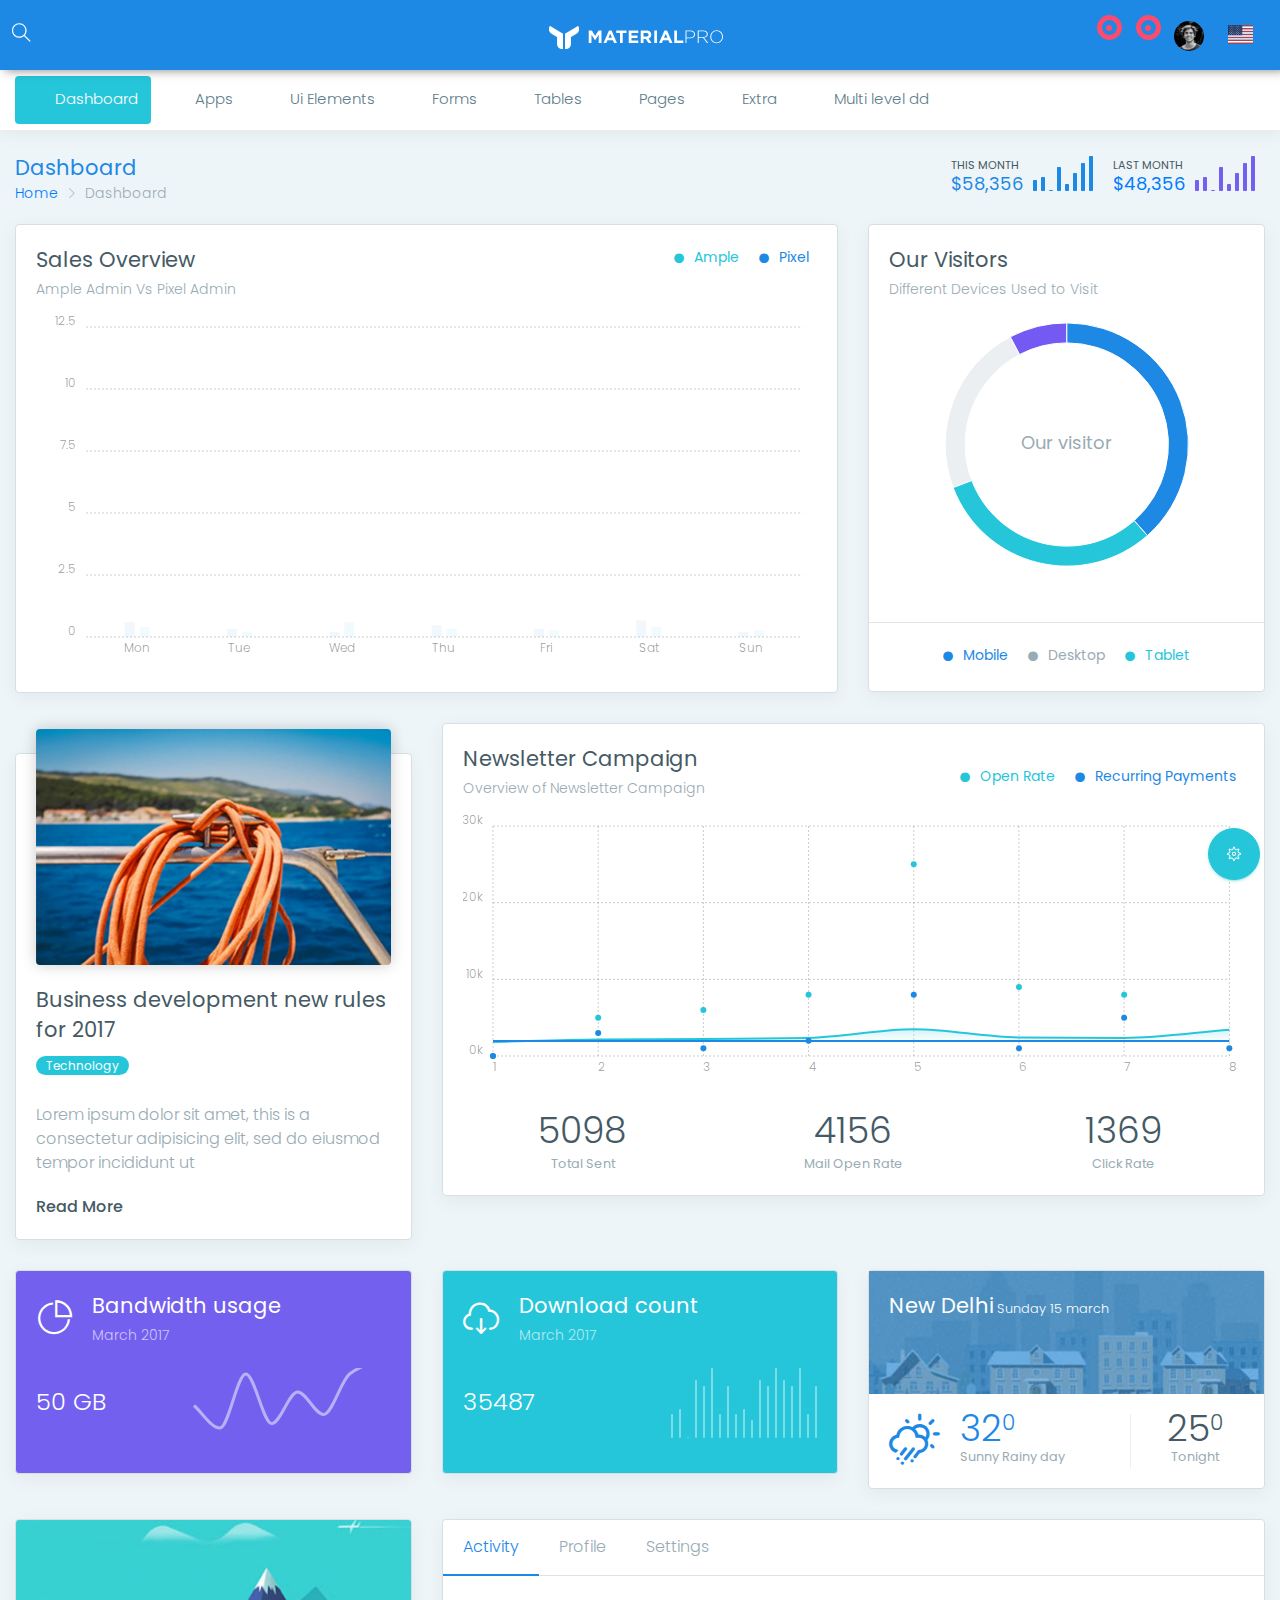
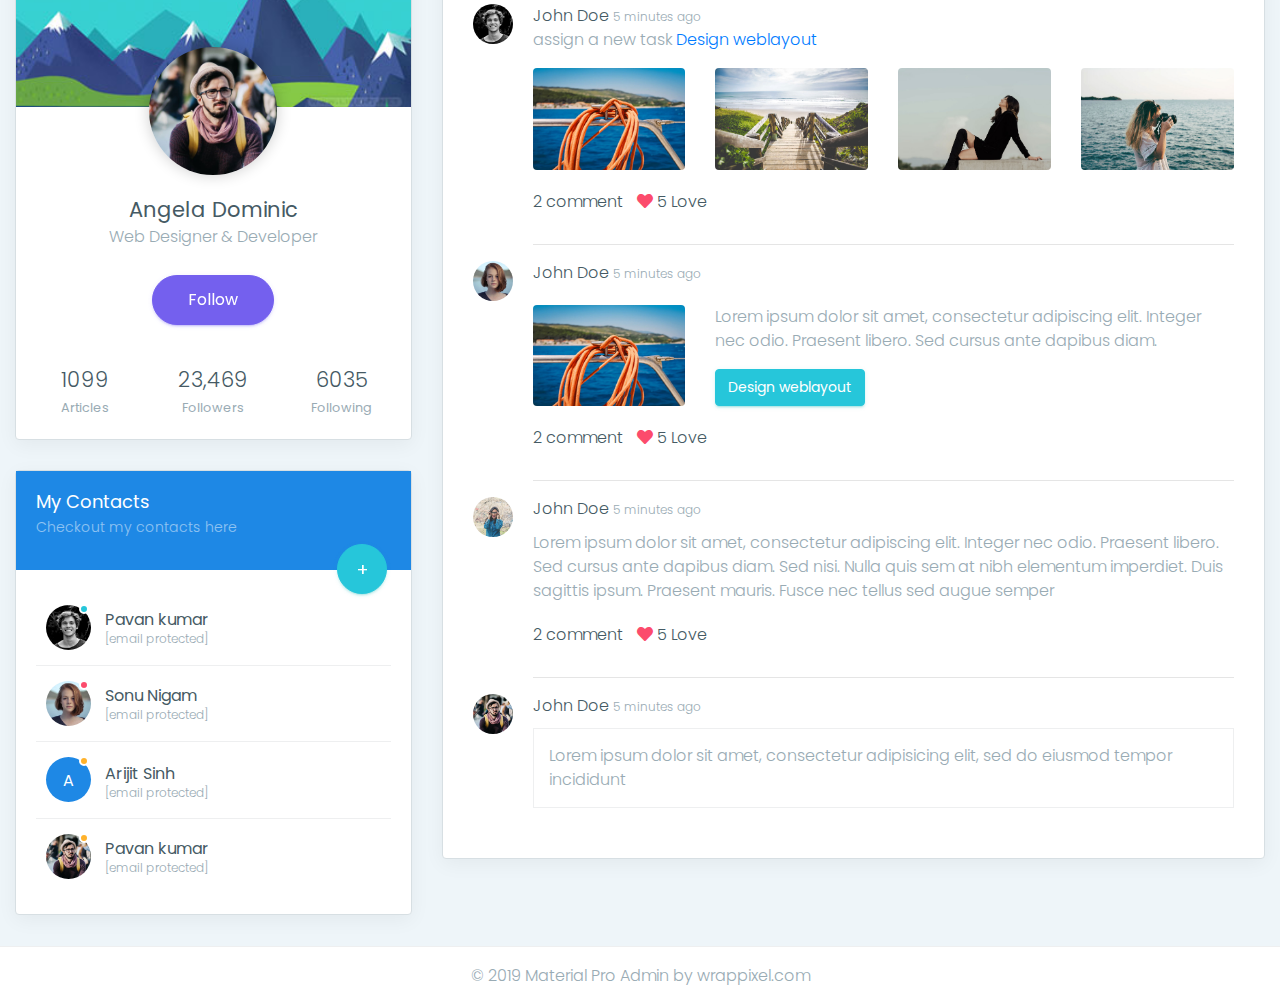
==== commit bbca579c: "doo 로그인하면 drop메뉴에 lecturelist뜨도록. admin은 안뜸." ====
--- a/arp03/src/main/webapp/resources/material-pro/horizontal/index.html
+++ b/arp03/src/main/webapp/resources/material-pro/horizontal/index.html
@@ -479,7 +479,9 @@
                                 </li>
                             </ul>
                         </li>
-                        <li>
+                        <li class="nav-devider"></li>
+			            <li class="nav-small-cap">EXTRA COMPONENTS</li>
+			            <li class="two-column">
                             <a class="has-arrow " href="#" aria-expanded="false"><i class="mdi mdi-widgets"></i><span class="hide-menu">Extra</span></a>
                             <ul aria-expanded="false" class="collapse">
                                 <li>
--- a/arp03/src/main/webapp/resources/material-pro/horizontal/css/style.css
+++ b/arp03/src/main/webapp/resources/material-pro/horizontal/css/style.css
@@ -0,0 +1,7388 @@
+/*
+Template Name: Monster Admin
+Author: Themedesigner
+Email: niravjoshi87@gmail.com
+File: scss
+*/
+/*
+Template Name: Monster Admin
+Author: Themedesigner
+Email: niravjoshi87@gmail.com
+File: scss
+*/
+@import url("https://fonts.googleapis.com/css?family=Poppins:300,400,500,600,700");
+/*Theme Colors*/
+/*bootstrap Color*/
+/*Light colors*/
+/*Normal Color*/
+/*Extra Variable*/
+/*Preloader*/
+@import url(../css/icons/font-awesome/css/fontawesome-all.css);
+@import url(../css/icons/simple-line-icons/css/simple-line-icons.css);
+@import url(../css/icons/weather-icons/css/weather-icons.min.css);
+@import url(../css/icons/linea-icons/linea.css);
+@import url(../css/icons/themify-icons/themify-icons.css);
+@import url(../css/icons/flag-icon-css/flag-icon.min.css);
+@import url(../css/icons/material-design-iconic-font/css/materialdesignicons.min.css);
+@import url("https://fonts.googleapis.com/css?family=Poppins:300,400,500,600,700");
+@import url(../css/spinners.css);
+@import url(../css/animate.css);
+.preloader {
+  width: 100%;
+  height: 100%;
+  top: 0px;
+  position: fixed;
+  z-index: 99999;
+  background: #fff; }
+  .preloader .cssload-speeding-wheel {
+    position: absolute;
+    top: calc(50% - 3.5px);
+    left: calc(50% - 3.5px); }
+
+/*
+Template Name: Material Pro Admin
+Author: Themedesigner
+Email: niravjoshi87@gmail.com
+File: scss
+*/
+/**
+ * Table Of Content
+ *
+ * 	1. Globals
+ *	2. Headers
+ *	3. Navigations
+ *	4. Banners
+ *	5. Footers 
+ *	6. Posts
+ *	7. Widgets
+ *	8. Custom Templates
+ */
+/******************* 
+Global Styles 
+*******************/
+* {
+  outline: none; }
+
+body {
+  background: #fff;
+  font-family: "Poppins", sans-serif;
+  margin: 0;
+  overflow-x: hidden;
+  color: #99abb4;
+  font-weight: 300; }
+
+html {
+  position: relative;
+  min-height: 100%;
+  background: #ffffff; }
+
+a:hover, a:focus {
+  text-decoration: none; }
+
+a.link {
+  color: #455a64; }
+  a.link:hover, a.link:focus {
+    color: #009efb; }
+
+.img-responsive {
+  width: 100%;
+  height: auto;
+  display: inline-block; }
+
+.img-rounded {
+  border-radius: 4px; }
+
+html body .mdi:before, html body .mdi-set {
+  line-height: initial; }
+
+/*******************
+Headings
+*******************/
+h1,
+h2,
+h3,
+h4,
+h5,
+h6 {
+  color: #455a64;
+  font-family: "Poppins", sans-serif;
+  font-weight: 400; }
+
+h1 {
+  line-height: 40px;
+  font-size: 36px; }
+
+h2 {
+  line-height: 36px;
+  font-size: 24px; }
+
+h3 {
+  line-height: 30px;
+  font-size: 21px; }
+
+h4 {
+  line-height: 22px;
+  font-size: 18px; }
+
+h5 {
+  line-height: 18px;
+  font-size: 16px;
+  font-weight: 400; }
+
+h6 {
+  line-height: 16px;
+  font-size: 14px;
+  font-weight: 400; }
+
+.display-5 {
+  font-size: 3rem; }
+
+.display-6 {
+  font-size: 36px; }
+
+.box {
+  border-radius: 4px;
+  padding: 10px; }
+
+html body .dl {
+  display: inline-block; }
+
+html body .db {
+  display: block; }
+
+.no-wrap td, .no-wrap th {
+  white-space: nowrap; }
+
+/*******************
+Blockquote
+*******************/
+html body blockquote {
+  border-left: 5px solid #009efb;
+  border: 1px solid rgba(120, 130, 140, 0.13);
+  padding: 15px; }
+
+.clear {
+  clear: both; }
+
+ol li {
+  margin: 5px 0; }
+
+/*******************
+Paddings
+*******************/
+html body .p-0 {
+  padding: 0px; }
+
+html body .p-10 {
+  padding: 10px; }
+
+html body .p-20 {
+  padding: 20px; }
+
+html body .p-30 {
+  padding: 30px; }
+
+html body .p-l-0 {
+  padding-left: 0px; }
+
+html body .p-l-10 {
+  padding-left: 10px; }
+
+html body .p-l-20 {
+  padding-left: 20px; }
+
+html body .p-r-0 {
+  padding-right: 0px; }
+
+html body .p-r-10 {
+  padding-right: 10px; }
+
+html body .p-r-20 {
+  padding-right: 20px; }
+
+html body .p-r-30 {
+  padding-right: 30px; }
+
+html body .p-r-40 {
+  padding-right: 40px; }
+
+html body .p-t-0 {
+  padding-top: 0px; }
+
+html body .p-t-10 {
+  padding-top: 10px; }
+
+html body .p-t-20 {
+  padding-top: 20px; }
+
+html body .p-t-30 {
+  padding-top: 30px; }
+
+html body .p-b-0 {
+  padding-bottom: 0px; }
+
+html body .p-b-5 {
+  padding-bottom: 5px; }
+
+html body .p-b-10 {
+  padding-bottom: 10px; }
+
+html body .p-b-20 {
+  padding-bottom: 20px; }
+
+html body .p-b-30 {
+  padding-bottom: 30px; }
+
+html body .p-b-40 {
+  padding-bottom: 40px; }
+
+/*******************
+Margin
+*******************/
+html body .m-0 {
+  margin: 0px; }
+
+html body .m-l-5 {
+  margin-left: 5px; }
+
+html body .m-l-10 {
+  margin-left: 10px; }
+
+html body .m-l-15 {
+  margin-left: 15px; }
+
+html body .m-l-20 {
+  margin-left: 20px; }
+
+html body .m-l-30 {
+  margin-left: 30px; }
+
+html body .m-l-40 {
+  margin-left: 40px; }
+
+html body .m-r-5 {
+  margin-right: 5px; }
+
+html body .m-r-10 {
+  margin-right: 10px; }
+
+html body .m-r-15 {
+  margin-right: 15px; }
+
+html body .m-r-20 {
+  margin-right: 20px; }
+
+html body .m-r-30 {
+  margin-right: 30px; }
+
+html body .m-r-40 {
+  margin-right: 40px; }
+
+html body .m-t-0 {
+  margin-top: 0px; }
+
+html body .m-t-5 {
+  margin-top: 5px; }
+
+html body .m-t-10 {
+  margin-top: 10px; }
+
+html body .m-t-15 {
+  margin-top: 15px; }
+
+html body .m-t-20 {
+  margin-top: 20px; }
+
+html body .m-t-30 {
+  margin-top: 30px; }
+
+html body .m-t-40 {
+  margin-top: 40px; }
+
+html body .m-b-0 {
+  margin-bottom: 0px; }
+
+html body .m-b-5 {
+  margin-bottom: 5px; }
+
+html body .m-b-10 {
+  margin-bottom: 10px; }
+
+html body .m-b-15 {
+  margin-bottom: 15px; }
+
+html body .m-b-20 {
+  margin-bottom: 20px; }
+
+html body .m-b-30 {
+  margin-bottom: 30px; }
+
+html body .m-b-40 {
+  margin-bottom: 40px; }
+
+/*******************
+vertical alignment
+*******************/
+html body .vt {
+  vertical-align: top; }
+
+html body .vm {
+  vertical-align: middle; }
+
+html body .vb {
+  vertical-align: bottom; }
+
+/*******************
+Opacity
+*******************/
+.op-5 {
+  opacity: 0.5; }
+
+/*******************
+font weight
+*******************/
+html body .font-bold {
+  font-weight: 700; }
+
+html body .font-normal {
+  font-weight: normal; }
+
+html body .font-light {
+  font-weight: 300; }
+
+html body .font-medium {
+  font-weight: 500; }
+
+html body .font-16 {
+  font-size: 16px; }
+
+html body .font-14 {
+  font-size: 14px; }
+
+html body .font-10 {
+  font-size: 10px; }
+
+html body .font-18 {
+  font-size: 18px; }
+
+html body .font-20 {
+  font-size: 20px; }
+
+/*******************
+Border
+*******************/
+html body .b-0 {
+  border: none; }
+
+html body .b-r {
+  border-right: 1px solid rgba(120, 130, 140, 0.13); }
+
+html body .b-l {
+  border-left: 1px solid rgba(120, 130, 140, 0.13); }
+
+html body .b-b {
+  border-bottom: 1px solid rgba(120, 130, 140, 0.13); }
+
+html body .b-t {
+  border-top: 1px solid rgba(120, 130, 140, 0.13); }
+
+html body .b-all {
+  border: 1px solid rgba(120, 130, 140, 0.13); }
+
+/*******************
+Thumb size
+*******************/
+.thumb-sm {
+  height: 32px;
+  width: 32px; }
+
+.thumb-md {
+  height: 48px;
+  width: 48px; }
+
+.thumb-lg {
+  height: 88px;
+  width: 88px; }
+
+.hide {
+  display: none; }
+
+.img-circle {
+  border-radius: 100%; }
+
+.radius {
+  border-radius: 4px; }
+
+/*******************
+Text Colors
+*******************/
+.text-white {
+  color: #ffffff !important; }
+
+.text-danger {
+  color: #fc4b6c !important; }
+
+.text-muted {
+  color: #99abb4 !important; }
+
+.text-warning {
+  color: #ffb22b !important; }
+
+.text-success {
+  color: #26c6da !important; }
+
+.text-info {
+  color: #1e88e5 !important; }
+
+.text-inverse {
+  color: #2f3d4a !important; }
+
+html body .text-blue {
+  color: #02bec9; }
+
+html body .text-purple {
+  color: #7460ee; }
+
+html body .text-primary {
+  color: #7460ee; }
+
+html body .text-megna {
+  color: #00897b; }
+
+html body .text-dark {
+  color: #99abb4; }
+
+html body .text-themecolor {
+  color: #009efb; }
+
+/*******************
+Background Colors
+*******************/
+.bg-primary {
+  background-color: #7460ee !important; }
+
+.bg-success {
+  background-color: #26c6da !important; }
+
+.bg-info {
+  background-color: #1e88e5 !important; }
+
+.bg-warning {
+  background-color: #ffb22b !important; }
+
+.bg-danger {
+  background-color: #fc4b6c !important; }
+
+html body .bg-megna {
+  background-color: #00897b; }
+
+html body .bg-theme {
+  background-color: #009efb; }
+
+html body .bg-inverse {
+  background-color: #2f3d4a; }
+
+html body .bg-purple {
+  background-color: #7460ee; }
+
+html body .bg-light-primary {
+  background-color: #f1effd; }
+
+html body .bg-light-success {
+  background-color: #e8fdeb; }
+
+html body .bg-light-info {
+  background-color: #cfecfe; }
+
+html body .bg-light-extra {
+  background-color: #ebf3f5; }
+
+html body .bg-light-warning {
+  background-color: #fff8ec; }
+
+html body .bg-light-danger {
+  background-color: #f9e7eb; }
+
+html body .bg-light-inverse {
+  background-color: #f6f6f6; }
+
+html body .bg-light {
+  background-color: #f2f4f8; }
+
+html body .bg-white {
+  background-color: #ffffff; }
+
+/*******************
+Rounds
+*******************/
+.round {
+  line-height: 48px;
+  color: #ffffff;
+  width: 45px;
+  height: 45px;
+  display: inline-block;
+  font-weight: 400;
+  text-align: center;
+  border-radius: 100%;
+  background: #1e88e5; }
+  .round img {
+    border-radius: 100%; }
+
+.round-lg {
+  line-height: 65px;
+  width: 60px;
+  height: 60px;
+  font-size: 30px; }
+
+.round.round-info {
+  background: #1e88e5; }
+
+.round.round-warning {
+  background: #ffb22b; }
+
+.round.round-danger {
+  background: #fc4b6c; }
+
+.round.round-success {
+  background: #26c6da; }
+
+.round.round-primary {
+  background: #7460ee; }
+
+/*******************
+Labels
+*******************/
+.label {
+  padding: 3px 10px;
+  line-height: 13px;
+  color: #ffffff;
+  font-weight: 400;
+  border-radius: 4px;
+  font-size: 75%; }
+
+.label-rounded {
+  border-radius: 60px; }
+
+.label-custom {
+  background-color: #00897b; }
+
+.label-success {
+  background-color: #26c6da; }
+
+.label-info {
+  background-color: #1e88e5; }
+
+.label-warning {
+  background-color: #ffb22b; }
+
+.label-danger {
+  background-color: #fc4b6c; }
+
+.label-megna {
+  background-color: #00897b; }
+
+.label-primary {
+  background-color: #7460ee; }
+
+.label-purple {
+  background-color: #7460ee; }
+
+.label-red {
+  background-color: #fb3a3a; }
+
+.label-inverse {
+  background-color: #2f3d4a; }
+
+.label-default {
+  background-color: #f2f4f8; }
+
+.label-white {
+  background-color: #ffffff; }
+
+.label-light-success {
+  background-color: #e8fdeb;
+  color: #26c6da; }
+
+.label-light-info {
+  background-color: #cfecfe;
+  color: #1e88e5; }
+
+.label-light-warning {
+  background-color: #fff8ec;
+  color: #ffb22b; }
+
+.label-light-danger {
+  background-color: #f9e7eb;
+  color: #fc4b6c; }
+
+.label-light-megna {
+  background-color: #e0f2f4;
+  color: #00897b; }
+
+.label-light-primary {
+  background-color: #f1effd;
+  color: #7460ee; }
+
+.label-light-inverse {
+  background-color: #f6f6f6;
+  color: #2f3d4a; }
+
+/*******************
+Pagination
+*******************/
+.pagination > li:first-child > a,
+.pagination > li:first-child > span {
+  border-bottom-left-radius: 4px;
+  border-top-left-radius: 4px; }
+
+.pagination > li:last-child > a,
+.pagination > li:last-child > span {
+  border-bottom-right-radius: 4px;
+  border-top-right-radius: 4px; }
+
+.pagination > li > a,
+.pagination > li > span {
+  color: #263238; }
+
+.pagination > li > a:hover,
+.pagination > li > span:hover,
+.pagination > li > a:focus,
+.pagination > li > span:focus {
+  background-color: #f2f4f8; }
+
+.pagination-split li {
+  margin-left: 5px;
+  display: inline-block;
+  float: left; }
+
+.pagination-split li:first-child {
+  margin-left: 0; }
+
+.pagination-split li a {
+  -moz-border-radius: 4px;
+  -webkit-border-radius: 4px;
+  border-radius: 4px; }
+
+.pagination > .active > a,
+.pagination > .active > span,
+.pagination > .active > a:hover,
+.pagination > .active > span:hover,
+.pagination > .active > a:focus,
+.pagination > .active > span:focus {
+  background-color: #009efb;
+  border-color: #009efb; }
+
+.pager li > a,
+.pager li > span {
+  -moz-border-radius: 4px;
+  -webkit-border-radius: 4px;
+  border-radius: 4px;
+  color: #263238; }
+
+/*******************
+Table Cell
+*******************/
+.table-box {
+  display: table;
+  width: 100%; }
+
+.table.no-border tbody td {
+  border: 0px; }
+
+.cell {
+  display: table-cell;
+  vertical-align: middle; }
+
+.table td, .table th {
+  border-color: #f3f1f1; }
+
+.table thead th, .table th {
+  font-weight: 500; }
+
+.table-hover tbody tr:hover {
+  background: #f2f4f8; }
+
+.v-middle td, .v-middle th {
+  vertical-align: middle; }
+
+.table-responsive {
+  display: block;
+  width: 100%;
+  overflow-x: auto;
+  -ms-overflow-style: -ms-autohiding-scrollbar; }
+
+/*******************
+Wave Effects
+*******************/
+.waves-effect {
+  position: relative;
+  cursor: pointer;
+  display: inline-block;
+  overflow: hidden;
+  -webkit-user-select: none;
+  -moz-user-select: none;
+  -ms-user-select: none;
+  user-select: none;
+  -webkit-tap-highlight-color: transparent;
+  vertical-align: middle;
+  z-index: 1;
+  will-change: opacity, transform;
+  -webkit-transition: all 0.1s ease-out;
+  -moz-transition: all 0.1s ease-out;
+  -o-transition: all 0.1s ease-out;
+  -ms-transition: all 0.1s ease-out;
+  transition: all 0.1s ease-out; }
+  .waves-effect .waves-ripple {
+    position: absolute;
+    border-radius: 50%;
+    width: 20px;
+    height: 20px;
+    margin-top: -10px;
+    margin-left: -10px;
+    opacity: 0;
+    background: rgba(0, 0, 0, 0.2);
+    -webkit-transition: all 0.7s ease-out;
+    -moz-transition: all 0.7s ease-out;
+    -o-transition: all 0.7s ease-out;
+    -ms-transition: all 0.7s ease-out;
+    transition: all 0.7s ease-out;
+    -webkit-transition-property: -webkit-transform, opacity;
+    -moz-transition-property: -moz-transform, opacity;
+    -o-transition-property: -o-transform, opacity;
+    transition-property: transform, opacity;
+    -webkit-transform: scale(0);
+    -moz-transform: scale(0);
+    -ms-transform: scale(0);
+    -o-transform: scale(0);
+    transform: scale(0);
+    pointer-events: none; }
+
+.waves-effect.waves-light .waves-ripple {
+  background-color: rgba(255, 255, 255, 0.45); }
+
+.waves-effect.waves-red .waves-ripple {
+  background-color: rgba(244, 67, 54, 0.7); }
+
+.waves-effect.waves-yellow .waves-ripple {
+  background-color: rgba(255, 235, 59, 0.7); }
+
+.waves-effect.waves-orange .waves-ripple {
+  background-color: rgba(255, 152, 0, 0.7); }
+
+.waves-effect.waves-purple .waves-ripple {
+  background-color: rgba(156, 39, 176, 0.7); }
+
+.waves-effect.waves-green .waves-ripple {
+  background-color: rgba(76, 175, 80, 0.7); }
+
+.waves-effect.waves-teal .waves-ripple {
+  background-color: rgba(0, 150, 136, 0.7); }
+
+html body .waves-notransition {
+  -webkit-transition: none;
+  -moz-transition: none;
+  -o-transition: none;
+  -ms-transition: none;
+  transition: none; }
+
+.waves-circle {
+  -webkit-transform: translateZ(0);
+  -moz-transform: translateZ(0);
+  -ms-transform: translateZ(0);
+  -o-transform: translateZ(0);
+  transform: translateZ(0);
+  text-align: center;
+  width: 2.5em;
+  height: 2.5em;
+  line-height: 2.5em;
+  border-radius: 50%;
+  -webkit-mask-image: none; }
+
+.waves-input-wrapper {
+  border-radius: 0.2em;
+  vertical-align: bottom; }
+  .waves-input-wrapper .waves-button-input {
+    position: relative;
+    top: 0;
+    left: 0;
+    z-index: 1; }
+
+.waves-block {
+  display: block; }
+
+/*Badge*/
+.badge {
+  font-weight: 400; }
+
+.badge-xs {
+  font-size: 9px; }
+
+.badge-xs,
+.badge-sm {
+  -webkit-transform: translate(0, -2px);
+  -ms-transform: translate(0, -2px);
+  -o-transform: translate(0, -2px);
+  transform: translate(0, -2px); }
+
+.badge-success {
+  background-color: #26c6da; }
+
+.badge-info {
+  background-color: #1e88e5; }
+
+.badge-primary {
+  background-color: #7460ee; }
+
+.badge-warning {
+  background-color: #ffb22b;
+  color: #ffffff; }
+
+.badge-danger {
+  background-color: #fc4b6c; }
+
+.badge-purple {
+  background-color: #7460ee; }
+
+.badge-red {
+  background-color: #fb3a3a; }
+
+.badge-inverse {
+  background-color: #2f3d4a; }
+
+/*******************
+Buttons
+******************/
+.btn {
+  padding: 7px 12px;
+  font-size: 14px;
+  cursor: pointer; }
+
+.btn-group label {
+  color: #ffffff !important;
+  margin-bottom: 0px; }
+  .btn-group label.btn-secondary {
+    color: #99abb4 !important; }
+
+.btn-lg {
+  padding: .75rem 1.5rem;
+  font-size: 1.25rem; }
+
+.btn-md {
+  padding: 12px 55px;
+  font-size: 16px; }
+
+.btn-circle {
+  border-radius: 100%;
+  width: 40px;
+  height: 40px;
+  padding: 10px; }
+
+.btn-circle.btn-sm {
+  width: 35px;
+  height: 35px;
+  padding: 8px 10px;
+  font-size: 14px; }
+
+.btn-circle.btn-lg {
+  width: 50px;
+  height: 50px;
+  padding: 11px 15px !important;
+  font-size: 18px; }
+
+.btn-circle.btn-xl {
+  width: 70px;
+  height: 70px;
+  padding: 14px 15px;
+  font-size: 24px; }
+
+.btn-sm {
+  padding: .25rem .5rem;
+  font-size: 12px; }
+
+.btn-xs {
+  padding: .25rem .5rem;
+  font-size: 10px; }
+
+.button-list button, .button-list a {
+  margin: 5px 12px 5px 0; }
+
+.btn-outline {
+  color: inherit;
+  background-color: transparent;
+  transition: all .5s; }
+
+.btn-rounded {
+  border-radius: 60px;
+  padding: 7px 18px; }
+  .btn-rounded.btn-lg {
+    padding: .75rem 1.5rem; }
+  .btn-rounded.btn-sm {
+    padding: .25rem .5rem;
+    font-size: 12px; }
+  .btn-rounded.btn-xs {
+    padding: .25rem .5rem;
+    font-size: 10px; }
+  .btn-rounded.btn-md {
+    padding: 12px 35px;
+    font-size: 16px; }
+
+.btn-secondary,
+.btn-secondary.disabled {
+  background: #ffffff;
+  border: 1px solid #727b84;
+  color: #727b84; }
+  .btn-secondary:hover,
+  .btn-secondary.disabled:hover {
+    background: #727b84;
+    opacity: 0.7;
+    border: 1px solid #727b84; }
+  .btn-secondary.active, .btn-secondary:focus,
+  .btn-secondary.disabled.active,
+  .btn-secondary.disabled:focus {
+    background: #727b84;
+    box-shadow: none;
+    color: #ffffff; }
+
+.btn-primary,
+.btn-primary.disabled {
+  background: #7460ee;
+  border: 1px solid #7460ee;
+  box-shadow: 0 2px 2px 0 rgba(116, 96, 238, 0.14), 0 3px 1px -2px rgba(116, 96, 238, 0.2), 0 1px 5px 0 rgba(116, 96, 238, 0.12);
+  transition: 0.2s ease-in; }
+  .btn-primary:hover,
+  .btn-primary.disabled:hover {
+    background: #7460ee;
+    box-shadow: 0 14px 26px -12px rgba(116, 96, 238, 0.42), 0 4px 23px 0 rgba(0, 0, 0, 0.12), 0 8px 10px -5px rgba(116, 96, 238, 0.2);
+    border: 1px solid #7460ee; }
+  .btn-primary.active, .btn-primary:focus,
+  .btn-primary.disabled.active,
+  .btn-primary.disabled:focus {
+    background: #6352ce;
+    box-shadow: 0 14px 26px -12px rgba(116, 96, 238, 0.42), 0 4px 23px 0 rgba(0, 0, 0, 0.12), 0 8px 10px -5px rgba(116, 96, 238, 0.2); }
+
+.btn-themecolor,
+.btn-themecolor.disabled {
+  background: #009efb;
+  color: #ffffff;
+  border: 1px solid #009efb; }
+  .btn-themecolor:hover,
+  .btn-themecolor.disabled:hover {
+    background: #009efb;
+    opacity: 0.7;
+    border: 1px solid #009efb; }
+  .btn-themecolor.active, .btn-themecolor:focus,
+  .btn-themecolor.disabled.active,
+  .btn-themecolor.disabled:focus {
+    background: #028ee1; }
+
+.btn-success,
+.btn-success.disabled {
+  background: #26c6da;
+  border: 1px solid #26c6da;
+  box-shadow: 0 2px 2px 0 rgba(40, 190, 189, 0.14), 0 3px 1px -2px rgba(40, 190, 189, 0.2), 0 1px 5px 0 rgba(40, 190, 189, 0.12);
+  transition: 0.2s ease-in; }
+  .btn-success:hover,
+  .btn-success.disabled:hover {
+    background: #26c6da;
+    box-shadow: 0 14px 26px -12px rgba(40, 190, 189, 0.42), 0 4px 23px 0 rgba(0, 0, 0, 0.12), 0 8px 10px -5px rgba(40, 190, 189, 0.2);
+    border: 1px solid #26c6da; }
+  .btn-success.active, .btn-success:focus,
+  .btn-success.disabled.active,
+  .btn-success.disabled:focus {
+    background: #1eacbe;
+    box-shadow: 0 14px 26px -12px rgba(40, 190, 189, 0.42), 0 4px 23px 0 rgba(0, 0, 0, 0.12), 0 8px 10px -5px rgba(40, 190, 189, 0.2); }
+
+.btn-info,
+.btn-info.disabled {
+  background: #1e88e5;
+  border: 1px solid #1e88e5;
+  box-shadow: 0 2px 2px 0 rgba(66, 165, 245, 0.14), 0 3px 1px -2px rgba(66, 165, 245, 0.2), 0 1px 5px 0 rgba(66, 165, 245, 0.12);
+  transition: 0.2s ease-in; }
+  .btn-info:hover,
+  .btn-info.disabled:hover {
+    background: #1e88e5 !important;
+    border: 1px solid #1e88e5 !important;
+    box-shadow: 0 14px 26px -12px rgba(23, 105, 255, 0.42), 0 4px 23px 0 rgba(0, 0, 0, 0.12), 0 8px 10px -5px rgba(23, 105, 255, 0.2); }
+  .btn-info.active, .btn-info:focus,
+  .btn-info.disabled.active,
+  .btn-info.disabled:focus {
+    background: #028ee1 !important;
+    box-shadow: 0 14px 26px -12px rgba(23, 105, 255, 0.42), 0 4px 23px 0 rgba(0, 0, 0, 0.12), 0 8px 10px -5px rgba(23, 105, 255, 0.2) !important; }
+
+.btn-warning,
+.btn-warning.disabled {
+  background: #ffb22b;
+  color: #ffffff;
+  box-shadow: 0 2px 2px 0 rgba(248, 194, 0, 0.14), 0 3px 1px -2px rgba(248, 194, 0, 0.2), 0 1px 5px 0 rgba(248, 194, 0, 0.12);
+  border: 1px solid #ffb22b;
+  transition: 0.2s ease-in; }
+  .btn-warning:hover,
+  .btn-warning.disabled:hover {
+    background: #ffb22b;
+    color: #ffffff;
+    box-shadow: 0 14px 26px -12px rgba(248, 194, 0, 0.42), 0 4px 23px 0 rgba(0, 0, 0, 0.12), 0 8px 10px -5px rgba(248, 194, 0, 0.2);
+    border: 1px solid #ffb22b; }
+  .btn-warning.active, .btn-warning:focus,
+  .btn-warning.disabled.active,
+  .btn-warning.disabled:focus {
+    background: #e9ab2e;
+    box-shadow: 0 14px 26px -12px rgba(248, 194, 0, 0.42), 0 4px 23px 0 rgba(0, 0, 0, 0.12), 0 8px 10px -5px rgba(248, 194, 0, 0.2); }
+
+.btn-danger,
+.btn-danger.disabled {
+  background: #fc4b6c;
+  border: 1px solid #fc4b6c;
+  box-shadow: 0 2px 2px 0 rgba(239, 83, 80, 0.14), 0 3px 1px -2px rgba(239, 83, 80, 0.2), 0 1px 5px 0 rgba(239, 83, 80, 0.12);
+  transition: 0.2s ease-in; }
+  .btn-danger:hover,
+  .btn-danger.disabled:hover {
+    background: #fc4b6c;
+    box-shadow: 0 14px 26px -12px rgba(239, 83, 80, 0.42), 0 4px 23px 0 rgba(0, 0, 0, 0.12), 0 8px 10px -5px rgba(239, 83, 80, 0.2);
+    border: 1px solid #fc4b6c; }
+  .btn-danger.active, .btn-danger:focus,
+  .btn-danger.disabled.active,
+  .btn-danger.disabled:focus {
+    background: #e6294b;
+    box-shadow: 0 14px 26px -12px rgba(239, 83, 80, 0.42), 0 4px 23px 0 rgba(0, 0, 0, 0.12), 0 8px 10px -5px rgba(239, 83, 80, 0.2); }
+
+.btn-inverse,
+.btn-inverse.disabled {
+  background: #2f3d4a;
+  border: 1px solid #2f3d4a;
+  color: #ffffff; }
+  .btn-inverse:hover,
+  .btn-inverse.disabled:hover {
+    background: #2f3d4a;
+    opacity: 0.7;
+    color: #ffffff;
+    border: 1px solid #2f3d4a; }
+  .btn-inverse.active, .btn-inverse:focus,
+  .btn-inverse.disabled.active,
+  .btn-inverse.disabled:focus {
+    background: #232a37;
+    color: #ffffff; }
+
+.btn-red,
+.btn-red.disabled {
+  background: #fb3a3a;
+  border: 1px solid #fb3a3a;
+  color: #ffffff; }
+  .btn-red:hover,
+  .btn-red.disabled:hover {
+    opacity: 0.7;
+    border: 1px solid #fb3a3a;
+    background: #fb3a3a; }
+  .btn-red.active, .btn-red:focus,
+  .btn-red.disabled.active,
+  .btn-red.disabled:focus {
+    background: #e6294b; }
+
+.btn-outline-secondary {
+  background-color: #ffffff;
+  box-shadow: 0 2px 2px 0 rgba(169, 169, 169, 0.14), 0 3px 1px -2px rgba(169, 169, 169, 0.2), 0 1px 5px 0 rgba(169, 169, 169, 0.12);
+  transition: 0.2s ease-in; }
+  .btn-outline-secondary:hover, .btn-outline-secondary:focus, .btn-outline-secondary.focus {
+    box-shadow: 0 14px 26px -12px rgba(169, 169, 169, 0.42), 0 4px 23px 0 rgba(0, 0, 0, 0.12), 0 8px 10px -5px rgba(169, 169, 169, 0.2); }
+  .btn-outline-secondary.active, .btn-outline-secondary:focus {
+    box-shadow: 0 14px 26px -12px rgba(169, 169, 169, 0.42), 0 4px 23px 0 rgba(0, 0, 0, 0.12), 0 8px 10px -5px rgba(169, 169, 169, 0.2); }
+
+.btn-outline-primary {
+  color: #7460ee;
+  background-color: #ffffff;
+  border-color: #7460ee;
+  box-shadow: 0 2px 2px 0 rgba(116, 96, 238, 0.14), 0 3px 1px -2px rgba(116, 96, 238, 0.2), 0 1px 5px 0 rgba(116, 96, 238, 0.12);
+  transition: 0.2s ease-in; }
+  .btn-outline-primary:hover, .btn-outline-primary:focus, .btn-outline-primary.focus {
+    background: #7460ee;
+    box-shadow: 0 14px 26px -12px rgba(116, 96, 238, 0.42), 0 4px 23px 0 rgba(0, 0, 0, 0.12), 0 8px 10px -5px rgba(116, 96, 238, 0.2);
+    color: #ffffff;
+    border-color: #7460ee; }
+  .btn-outline-primary.active, .btn-outline-primary:focus {
+    box-shadow: 0 14px 26px -12px rgba(116, 96, 238, 0.42), 0 4px 23px 0 rgba(0, 0, 0, 0.12), 0 8px 10px -5px rgba(116, 96, 238, 0.2); }
+
+.btn-outline-success {
+  color: #26c6da;
+  background-color: transparent;
+  border-color: #26c6da;
+  box-shadow: 0 2px 2px 0 rgba(40, 190, 189, 0.14), 0 3px 1px -2px rgba(40, 190, 189, 0.2), 0 1px 5px 0 rgba(40, 190, 189, 0.12);
+  transition: 0.2s ease-in; }
+  .btn-outline-success:hover, .btn-outline-success:focus, .btn-outline-success.focus {
+    background: #26c6da;
+    border-color: #26c6da;
+    color: #ffffff;
+    box-shadow: 0 14px 26px -12px rgba(40, 190, 189, 0.42), 0 4px 23px 0 rgba(0, 0, 0, 0.12), 0 8px 10px -5px rgba(40, 190, 189, 0.2); }
+  .btn-outline-success.active, .btn-outline-success:focus {
+    box-shadow: 0 14px 26px -12px rgba(40, 190, 189, 0.42), 0 4px 23px 0 rgba(0, 0, 0, 0.12), 0 8px 10px -5px rgba(40, 190, 189, 0.2); }
+
+.btn-outline-info {
+  color: #1e88e5;
+  background-color: transparent;
+  border-color: #1e88e5;
+  box-shadow: 0 2px 2px 0 rgba(66, 165, 245, 0.14), 0 3px 1px -2px rgba(66, 165, 245, 0.2), 0 1px 5px 0 rgba(66, 165, 245, 0.12);
+  transition: 0.2s ease-in; }
+  .btn-outline-info:hover, .btn-outline-info:focus, .btn-outline-info.focus {
+    background: #1e88e5;
+    border-color: #1e88e5;
+    color: #ffffff;
+    box-shadow: 0 14px 26px -12px rgba(23, 105, 255, 0.42), 0 4px 23px 0 rgba(0, 0, 0, 0.12), 0 8px 10px -5px rgba(23, 105, 255, 0.2); }
+  .btn-outline-info.active, .btn-outline-info:focus {
+    box-shadow: 0 14px 26px -12px rgba(23, 105, 255, 0.42), 0 4px 23px 0 rgba(0, 0, 0, 0.12), 0 8px 10px -5px rgba(23, 105, 255, 0.2); }
+
+.btn-outline-warning {
+  color: #ffb22b;
+  background-color: transparent;
+  border-color: #ffb22b;
+  box-shadow: 0 2px 2px 0 rgba(248, 194, 0, 0.14), 0 3px 1px -2px rgba(248, 194, 0, 0.2), 0 1px 5px 0 rgba(248, 194, 0, 0.12);
+  transition: 0.2s ease-in; }
+  .btn-outline-warning:hover, .btn-outline-warning:focus, .btn-outline-warning.focus {
+    background: #ffb22b;
+    border-color: #ffb22b;
+    color: #ffffff;
+    box-shadow: 0 14px 26px -12px rgba(248, 194, 0, 0.42), 0 4px 23px 0 rgba(0, 0, 0, 0.12), 0 8px 10px -5px rgba(248, 194, 0, 0.2); }
+  .btn-outline-warning.active, .btn-outline-warning:focus {
+    box-shadow: 0 14px 26px -12px rgba(248, 194, 0, 0.42), 0 4px 23px 0 rgba(0, 0, 0, 0.12), 0 8px 10px -5px rgba(248, 194, 0, 0.2); }
+
+.btn-outline-danger {
+  color: #fc4b6c;
+  background-color: transparent;
+  border-color: #fc4b6c;
+  box-shadow: 0 2px 2px 0 rgba(239, 83, 80, 0.14), 0 3px 1px -2px rgba(239, 83, 80, 0.2), 0 1px 5px 0 rgba(239, 83, 80, 0.12);
+  transition: 0.2s ease-in; }
+  .btn-outline-danger:hover, .btn-outline-danger:focus, .btn-outline-danger.focus {
+    background: #fc4b6c;
+    border-color: #fc4b6c;
+    color: #ffffff;
+    box-shadow: 0 14px 26px -12px rgba(239, 83, 80, 0.42), 0 4px 23px 0 rgba(0, 0, 0, 0.12), 0 8px 10px -5px rgba(239, 83, 80, 0.2); }
+  .btn-outline-danger.active, .btn-outline-danger:focus {
+    box-shadow: 0 14px 26px -12px rgba(239, 83, 80, 0.42), 0 4px 23px 0 rgba(0, 0, 0, 0.12), 0 8px 10px -5px rgba(239, 83, 80, 0.2); }
+
+.btn-outline-red {
+  color: #fb3a3a;
+  background-color: transparent;
+  border-color: #fb3a3a; }
+  .btn-outline-red:hover, .btn-outline-red:focus, .btn-outline-red.focus {
+    background: #fb3a3a;
+    border-color: #fb3a3a;
+    color: #ffffff;
+    box-shadow: 0 14px 26px -12px rgba(239, 83, 80, 0.42), 0 4px 23px 0 rgba(0, 0, 0, 0.12), 0 8px 10px -5px rgba(239, 83, 80, 0.2); }
+  .btn-outline-red.active, .btn-outline-red:focus {
+    box-shadow: 0 14px 26px -12px rgba(239, 83, 80, 0.42), 0 4px 23px 0 rgba(0, 0, 0, 0.12), 0 8px 10px -5px rgba(239, 83, 80, 0.2); }
+
+.btn-outline-inverse {
+  color: #2f3d4a;
+  background-color: transparent;
+  border-color: #2f3d4a; }
+  .btn-outline-inverse:hover, .btn-outline-inverse:focus, .btn-outline-inverse.focus {
+    background: #2f3d4a;
+    border-color: #2f3d4a;
+    color: #ffffff; }
+
+.btn-primary.active.focus,
+.btn-primary.active:focus,
+.btn-primary.active:hover,
+.btn-primary.focus:active,
+.btn-primary:active:focus,
+.btn-primary:active:hover,
+.open > .dropdown-toggle.btn-primary.focus,
+.open > .dropdown-toggle.btn-primary:focus,
+.open > .dropdown-toggle.btn-primary:hover,
+.btn-primary.focus,
+.btn-primary:focus {
+  background-color: #6352ce;
+  border: 1px solid #6352ce; }
+
+.btn-success.active.focus,
+.btn-success.active:focus,
+.btn-success.active:hover,
+.btn-success.focus:active,
+.btn-success:active:focus,
+.btn-success:active:hover,
+.open > .dropdown-toggle.btn-success.focus,
+.open > .dropdown-toggle.btn-success:focus,
+.open > .dropdown-toggle.btn-success:hover,
+.btn-success.focus,
+.btn-success:focus {
+  background-color: #1eacbe;
+  border: 1px solid #1eacbe; }
+
+.btn-info.active.focus,
+.btn-info.active:focus,
+.btn-info.active:hover,
+.btn-info.focus:active,
+.btn-info:active:focus,
+.btn-info:active:hover,
+.open > .dropdown-toggle.btn-info.focus,
+.open > .dropdown-toggle.btn-info:focus,
+.open > .dropdown-toggle.btn-info:hover,
+.btn-info.focus,
+.btn-info:focus {
+  background-color: #028ee1;
+  border: 1px solid #028ee1; }
+
+.btn-warning.active.focus,
+.btn-warning.active:focus,
+.btn-warning.active:hover,
+.btn-warning.focus:active,
+.btn-warning:active:focus,
+.btn-warning:active:hover,
+.open > .dropdown-toggle.btn-warning.focus,
+.open > .dropdown-toggle.btn-warning:focus,
+.open > .dropdown-toggle.btn-warning:hover,
+.btn-warning.focus,
+.btn-warning:focus {
+  background-color: #e9ab2e;
+  border: 1px solid #e9ab2e; }
+
+.btn-danger.active.focus,
+.btn-danger.active:focus,
+.btn-danger.active:hover,
+.btn-danger.focus:active,
+.btn-danger:active:focus,
+.btn-danger:active:hover,
+.open > .dropdown-toggle.btn-danger.focus,
+.open > .dropdown-toggle.btn-danger:focus,
+.open > .dropdown-toggle.btn-danger:hover,
+.btn-danger.focus,
+.btn-danger:focus {
+  background-color: #e6294b;
+  border: 1px solid #e6294b; }
+
+.btn-inverse:hover,
+.btn-inverse:focus,
+.btn-inverse:active,
+.btn-inverse.active,
+.btn-inverse.focus,
+.btn-inverse:active,
+.btn-inverse:focus,
+.btn-inverse:hover,
+.open > .dropdown-toggle.btn-inverse {
+  background-color: #232a37;
+  border: 1px solid #232a37; }
+
+.btn-red:hover,
+.btn-red:focus,
+.btn-red:active,
+.btn-red.active,
+.btn-red.focus,
+.btn-red:active,
+.btn-red:focus,
+.btn-red:hover,
+.open > .dropdown-toggle.btn-red {
+  background-color: #d61f1f;
+  border: 1px solid #d61f1f;
+  color: #ffffff; }
+
+.button-box .btn {
+  margin: 0 8px 8px 0px; }
+
+.btn-label {
+  background: rgba(0, 0, 0, 0.05);
+  display: inline-block;
+  margin: -6px 12px -6px -14px;
+  padding: 7px 15px; }
+
+.btn-facebook {
+  color: #ffffff;
+  background-color: #3b5998; }
+
+.btn-twitter {
+  color: #ffffff;
+  background-color: #55acee; }
+
+.btn-linkedin {
+  color: #ffffff;
+  background-color: #007bb6; }
+
+.btn-dribbble {
+  color: #ffffff;
+  background-color: #ea4c89; }
+
+.btn-googleplus {
+  color: #ffffff;
+  background-color: #dd4b39; }
+
+.btn-instagram {
+  color: #ffffff;
+  background-color: #3f729b; }
+
+.btn-pinterest {
+  color: #ffffff;
+  background-color: #cb2027; }
+
+.btn-dropbox {
+  color: #ffffff;
+  background-color: #007ee5; }
+
+.btn-flickr {
+  color: #ffffff;
+  background-color: #ff0084; }
+
+.btn-tumblr {
+  color: #ffffff;
+  background-color: #32506d; }
+
+.btn-skype {
+  color: #ffffff;
+  background-color: #00aff0; }
+
+.btn-youtube {
+  color: #ffffff;
+  background-color: #bb0000; }
+
+.btn-github {
+  color: #ffffff;
+  background-color: #171515; }
+
+/*******************
+Notify
+*******************/
+.notify {
+  position: relative;
+  top: -25px;
+  right: -7px; }
+  .notify .heartbit {
+    position: absolute;
+    top: -20px;
+    right: -4px;
+    height: 25px;
+    width: 25px;
+    z-index: 10;
+    border: 5px solid #fc4b6c;
+    border-radius: 70px;
+    -moz-animation: heartbit 1s ease-out;
+    -moz-animation-iteration-count: infinite;
+    -o-animation: heartbit 1s ease-out;
+    -o-animation-iteration-count: infinite;
+    -webkit-animation: heartbit 1s ease-out;
+    -webkit-animation-iteration-count: infinite;
+    animation-iteration-count: infinite; }
+  .notify .point {
+    width: 6px;
+    height: 6px;
+    -webkit-border-radius: 30px;
+    -moz-border-radius: 30px;
+    border-radius: 30px;
+    background-color: #fc4b6c;
+    position: absolute;
+    right: 6px;
+    top: -10px; }
+
+@-moz-keyframes heartbit {
+  0% {
+    -moz-transform: scale(0);
+    opacity: 0.0; }
+  25% {
+    -moz-transform: scale(0.1);
+    opacity: 0.1; }
+  50% {
+    -moz-transform: scale(0.5);
+    opacity: 0.3; }
+  75% {
+    -moz-transform: scale(0.8);
+    opacity: 0.5; }
+  100% {
+    -moz-transform: scale(1);
+    opacity: 0.0; } }
+
+@-webkit-keyframes heartbit {
+  0% {
+    -webkit-transform: scale(0);
+    opacity: 0.0; }
+  25% {
+    -webkit-transform: scale(0.1);
+    opacity: 0.1; }
+  50% {
+    -webkit-transform: scale(0.5);
+    opacity: 0.3; }
+  75% {
+    -webkit-transform: scale(0.8);
+    opacity: 0.5; }
+  100% {
+    -webkit-transform: scale(1);
+    opacity: 0.0; } }
+
+/*******************
+File Upload 
+******************/
+.fileupload {
+  overflow: hidden;
+  position: relative; }
+  .fileupload input.upload {
+    cursor: pointer;
+    filter: alpha(opacity=0);
+    font-size: 20px;
+    margin: 0;
+    opacity: 0;
+    padding: 0;
+    position: absolute;
+    right: 0;
+    top: 0; }
+
+/*******************
+Megamenu
+******************/
+.mega-dropdown {
+  position: static;
+  width: 100%; }
+  .mega-dropdown .dropdown-menu {
+    width: 100%;
+    padding: 30px;
+    margin-top: 0px; }
+  .mega-dropdown ul {
+    padding: 0px; }
+    .mega-dropdown ul li {
+      list-style: none; }
+  .mega-dropdown .carousel-item .container {
+    padding: 0px; }
+  .mega-dropdown .nav-accordion .card {
+    margin-bottom: 1px; }
+  .mega-dropdown .nav-accordion .card-header {
+    background: #ffffff; }
+    .mega-dropdown .nav-accordion .card-header h5 {
+      margin: 0px; }
+      .mega-dropdown .nav-accordion .card-header h5 a {
+        text-decoration: none;
+        color: #99abb4; }
+
+/*******************
+List-style-none
+******************/
+ul.list-style-none {
+  margin: 0px;
+  padding: 0px; }
+  ul.list-style-none li {
+    list-style: none; }
+    ul.list-style-none li a {
+      color: #99abb4;
+      padding: 8px 0px;
+      display: block;
+      text-decoration: none; }
+      ul.list-style-none li a:hover {
+        color: #009efb; }
+
+/*******************
+dropdown-item
+******************/
+.dropdown-item {
+  padding: 8px 1rem;
+  color: #99abb4; }
+
+/*******************
+Custom-select
+******************/
+.custom-select {
+  background: url(../../assets/images/custom-select.png) right 0.75rem center no-repeat; }
+
+/*******************
+textarea
+******************/
+textarea {
+  resize: none; }
+
+/*******************
+Form-control
+******************/
+.form-control {
+  color: #99abb4;
+  min-height: 38px;
+  display: initial; }
+
+.form-control-sm {
+  min-height: 20px; }
+
+.form-control:disabled, .form-control[readonly] {
+  opacity: 0.7; }
+
+.custom-control-input:focus ~ .custom-control-indicator {
+  box-shadow: none; }
+
+.custom-control-input:checked ~ .custom-control-indicator {
+  background-color: #26c6da; }
+
+form label {
+  font-weight: 400; }
+
+.form-group {
+  margin-bottom: 25px; }
+
+.form-horizontal label {
+  margin-bottom: 0px; }
+
+.form-control-static {
+  padding-top: 0px; }
+
+.form-bordered .form-group {
+  border-bottom: 1px solid rgba(120, 130, 140, 0.13);
+  padding-bottom: 20px; }
+
+/*******************
+Layouts
+******************/
+/*Card-noborders*/
+.card-no-border .card {
+  border-color: #d7dfe3;
+  border-radius: 4px;
+  box-shadow: 0px 5px 20px rgba(0, 0, 0, 0.05); }
+
+.card-no-border .sidebar-footer {
+  background: #f2f6f8; }
+
+.card-no-border .sidebar-nav > ul > li > a.active {
+  background: #ffffff; }
+
+.card-no-border .shadow-none {
+  box-shadow: none; }
+
+.card-outline-danger, .card-outline-info, .card-outline-warning, .card-outline-success, .card-outline-primary {
+  background: #ffffff; }
+
+/*******************/
+/*widgets -app*/
+/*******************/
+.css-bar:after {
+  z-index: 1; }
+
+.css-bar > i {
+  z-index: 10; }
+
+/*******************/
+/*single column*/
+/*******************/
+.single-column .left-sidebar {
+  display: none; }
+
+.single-column .page-wrapper {
+  margin-left: 0px; }
+
+.fix-width {
+  width: 100%;
+  max-width: 1170px;
+  margin: 0 auto; }
+
+/***********************
+ 9/02/2018 (New Update)
+***********************/
+.progress {
+  height: auto; }
+
+.card-group {
+  margin-bottom: 30px; }
+
+.tablesaw [type="checkbox"]:not(:checked), .tablesaw [type="checkbox"]:checked,
+.fixed-table-container [type="checkbox"]:not(:checked),
+.fixed-table-container [type="checkbox"]:checked {
+  position: relative;
+  left: 0;
+  opacity: 1; }
+
+/*
+Template Name: Material Pro Admin
+Author: Themedesigner
+Email: niravjoshi87@gmail.com
+File: scss
+*/
+/*============================================================== 
+ For all pages 
+ ============================================================== */
+#main-wrapper {
+  width: 100%; }
+
+.boxed #main-wrapper {
+  width: 100%;
+  max-width: 1300px;
+  margin: 0 auto;
+  box-shadow: 0 0 60px rgba(0, 0, 0, 0.1); }
+  .boxed #main-wrapper .sidebar-footer {
+    position: absolute; }
+  .boxed #main-wrapper .footer {
+    display: none; }
+
+.page-wrapper {
+  background: #eef5f9;
+  padding-bottom: 60px;
+  padding-top: 60px; }
+
+/*******************
+ Topbar
+*******************/
+.topbar {
+  position: relative;
+  z-index: 50;
+  box-shadow: 5px 0px 10px rgba(0, 0, 0, 0.5); }
+  .topbar .top-navbar {
+    min-height: 70px;
+    max-width: 1280px;
+    margin: 0 auto;
+    padding: 0px 15px 0 0; }
+    .topbar .top-navbar .dropdown-toggle::after {
+      display: none; }
+    .topbar .top-navbar .navbar-header {
+      line-height: 65px;
+      text-align: center; }
+      .topbar .top-navbar .navbar-header .navbar-brand {
+        margin-right: 0px;
+        padding-bottom: 0px;
+        padding-top: 0px; }
+        .topbar .top-navbar .navbar-header .navbar-brand .light-logo {
+          display: none; }
+        .topbar .top-navbar .navbar-header .navbar-brand b {
+          line-height: 70px;
+          display: inline-block; }
+    .topbar .top-navbar .navbar-nav > .nav-item > .nav-link {
+      padding-left: .75rem;
+      padding-right: .75rem;
+      font-size: 19px;
+      line-height: 50px; }
+    .topbar .top-navbar .navbar-nav > .nav-item.show {
+      background: rgba(0, 0, 0, 0.05); }
+  .topbar .profile-pic {
+    width: 30px;
+    border-radius: 100%; }
+  .topbar .dropdown-menu {
+    box-shadow: 0 3px 12px rgba(0, 0, 0, 0.05);
+    -webkit-box-shadow: 0 3px 12px rgba(0, 0, 0, 0.05);
+    -moz-box-shadow: 0 3px 12px rgba(0, 0, 0, 0.05);
+    border-color: rgba(120, 130, 140, 0.13); }
+    .topbar .dropdown-menu .dropdown-item {
+      padding: 7px 1.5rem; }
+  .topbar ul.dropdown-user {
+    padding: 0px;
+    width: 270px; }
+    .topbar ul.dropdown-user li {
+      list-style: none;
+      padding: 0px;
+      margin: 0px; }
+      .topbar ul.dropdown-user li.divider {
+        height: 1px;
+        margin: 9px 0;
+        overflow: hidden;
+        background-color: rgba(120, 130, 140, 0.13); }
+      .topbar ul.dropdown-user li .dw-user-box {
+        padding: 10px 15px; }
+        .topbar ul.dropdown-user li .dw-user-box .u-img {
+          width: 80px;
+          display: inline-block;
+          vertical-align: top; }
+          .topbar ul.dropdown-user li .dw-user-box .u-img img {
+            width: 100%;
+            border-radius: 5px; }
+        .topbar ul.dropdown-user li .dw-user-box .u-text {
+          display: inline-block;
+          padding-left: 10px; }
+          .topbar ul.dropdown-user li .dw-user-box .u-text h4 {
+            margin: 0px; }
+          .topbar ul.dropdown-user li .dw-user-box .u-text p {
+            margin-bottom: 2px;
+            font-size: 14px; }
+          .topbar ul.dropdown-user li .dw-user-box .u-text .btn {
+            color: #ffffff;
+            padding: 5px 10px;
+            display: inline-block; }
+            .topbar ul.dropdown-user li .dw-user-box .u-text .btn:hover {
+              background: #e6294b; }
+      .topbar ul.dropdown-user li a {
+        padding: 9px 15px;
+        display: block;
+        color: #99abb4; }
+        .topbar ul.dropdown-user li a:hover {
+          background: #f2f4f8;
+          color: #009efb;
+          text-decoration: none; }
+
+.search-box .app-search {
+  position: absolute;
+  margin: 0px;
+  display: block;
+  z-index: 110;
+  width: 100%;
+  top: -1px;
+  box-shadow: 2px 0px 10px rgba(0, 0, 0, 0.2);
+  display: none;
+  left: 0px; }
+  .search-box .app-search input {
+    width: 100%;
+    padding: 25px 40px 25px 20px;
+    border-radius: 0px;
+    font-size: 17px;
+    transition: 0.5s ease-in;
+    height: 70px; }
+  .search-box .app-search .srh-btn {
+    position: absolute;
+    top: 23px;
+    cursor: pointer;
+    background: #ffffff;
+    width: 15px;
+    height: 15px;
+    right: 20px;
+    font-size: 14px; }
+
+.mini-sidebar .top-navbar .navbar-header {
+  width: 60px;
+  text-align: center; }
+
+/*******************
+ Breadcrumb and page title
+*******************/
+.page-titles {
+  padding: 15px 0; }
+  .page-titles h3 {
+    margin-bottom: 0px;
+    margin-top: 8px; }
+  .page-titles .breadcrumb {
+    padding: 0px;
+    background: transparent;
+    font-size: 14px; }
+    .page-titles .breadcrumb li {
+      margin-top: 0px;
+      margin-bottom: 0px; }
+    .page-titles .breadcrumb .breadcrumb-item + .breadcrumb-item::before {
+      content: "\e649";
+      font-family: themify;
+      color: #a6b7bf;
+      font-size: 11px; }
+    .page-titles .breadcrumb .breadcrumb-item.active {
+      color: #99abb4; }
+
+/*******************
+ Right side toggle
+*******************/
+@-webkit-keyframes rotate {
+  from {
+    -webkit-transform: rotate(0deg); }
+  to {
+    -webkit-transform: rotate(360deg); } }
+
+@-moz-keyframes rotate {
+  from {
+    -moz-transform: rotate(0deg); }
+  to {
+    -moz-transform: rotate(360deg); } }
+
+@keyframes rotate {
+  from {
+    transform: rotate(0deg); }
+  to {
+    transform: rotate(360deg); } }
+
+.right-side-toggle {
+  position: relative; }
+
+.right-side-toggle i {
+  -webkit-transition-property: -webkit-transform;
+  -webkit-transition-duration: 1s;
+  -moz-transition-property: -moz-transform;
+  -moz-transition-duration: 1s;
+  transition-property: transform;
+  transition-duration: 1s;
+  -webkit-animation-name: rotate;
+  -webkit-animation-duration: 2s;
+  -webkit-animation-iteration-count: infinite;
+  -webkit-animation-timing-function: linear;
+  -moz-animation-name: rotate;
+  -moz-animation-duration: 2s;
+  -moz-animation-iteration-count: infinite;
+  -moz-animation-timing-function: linear;
+  animation-name: rotate;
+  animation-duration: 2s;
+  animation-iteration-count: infinite;
+  animation-timing-function: linear;
+  position: absolute;
+  top: 18px;
+  left: 18px; }
+
+.right-sidebar {
+  position: fixed;
+  right: -240px;
+  width: 240px;
+  display: none;
+  z-index: 1100;
+  background: #ffffff;
+  top: 0px;
+  padding-bottom: 20px;
+  height: 100%;
+  box-shadow: 5px 1px 40px rgba(0, 0, 0, 0.1);
+  transition: all 0.3s ease; }
+  .right-sidebar .rpanel-title {
+    display: block;
+    padding: 24px 20px;
+    color: #ffffff;
+    text-transform: uppercase;
+    font-size: 15px;
+    background: #009efb; }
+    .right-sidebar .rpanel-title span {
+      float: right;
+      cursor: pointer;
+      font-size: 11px; }
+      .right-sidebar .rpanel-title span:hover {
+        color: #ffffff; }
+  .right-sidebar .r-panel-body {
+    padding: 20px; }
+    .right-sidebar .r-panel-body ul {
+      margin: 0px;
+      padding: 0px; }
+      .right-sidebar .r-panel-body ul li {
+        list-style: none;
+        padding: 5px 0; }
+
+.shw-rside {
+  right: 0px;
+  width: 240px;
+  display: block; }
+
+.chatonline img {
+  margin-right: 10px;
+  float: left;
+  width: 30px; }
+
+.chatonline li a {
+  padding: 13px 0;
+  float: left;
+  width: 100%; }
+  .chatonline li a span {
+    color: #99abb4; }
+    .chatonline li a span small {
+      display: block;
+      font-size: 10px; }
+
+/*******************
+ Right side toggle
+*******************/
+ul#themecolors {
+  display: block; }
+  ul#themecolors li {
+    display: inline-block; }
+    ul#themecolors li:first-child {
+      display: block; }
+    ul#themecolors li a {
+      width: 50px;
+      height: 50px;
+      display: inline-block;
+      margin: 5px;
+      color: transparent;
+      position: relative; }
+      ul#themecolors li a.working:before {
+        content: "\f00c";
+        font-family: "Font Awesome 5 Free";
+        font-weight: 900;
+        font-size: 18px;
+        line-height: 50px;
+        width: 50px;
+        height: 50px;
+        position: absolute;
+        top: 0;
+        left: 0;
+        color: #ffffff;
+        text-align: center; }
+
+.default-theme {
+  background: #99abb4; }
+
+.green-theme {
+  background: #26c6da; }
+
+.yellow-theme {
+  background: #ffb22b; }
+
+.red-theme {
+  background: #fc4b6c; }
+
+.blue-theme {
+  background: #1e88e5; }
+
+.purple-theme {
+  background: #7460ee; }
+
+.megna-theme {
+  background: #00897b; }
+
+.default-dark-theme {
+  background: #263238;
+  /* Old browsers */
+  background: -moz-linear-gradient(left, #263238 0%, #263238 23%, #99abb4 23%, #99abb4 99%);
+  /* FF3.6-15 */
+  background: -webkit-linear-gradient(left, #263238 0%, #263238 23%, #99abb4 23%, #99abb4 99%);
+  /* Chrome10-25,Safari5.1-6 */
+  background: linear-gradient(to right, #263238 0%, #263238 23%, #99abb4 23%, #99abb4 99%); }
+
+.green-dark-theme {
+  background: #263238;
+  /* Old browsers */
+  background: -moz-linear-gradient(left, #263238 0%, #263238 23%, #26c6da 23%, #26c6da 99%);
+  /* FF3.6-15 */
+  background: -webkit-linear-gradient(left, #263238 0%, #263238 23%, #00c292 23%, #26c6da 99%);
+  /* Chrome10-25,Safari5.1-6 */
+  background: linear-gradient(to right, #263238 0%, #263238 23%, #26c6da 23%, #26c6da 99%); }
+
+.yellow-dark-theme {
+  background: #263238;
+  /* Old browsers */
+  background: -moz-linear-gradient(left, #263238 0%, #263238 23%, #fc4b6c 23%, #fc4b6c 99%);
+  /* FF3.6-15 */
+  background: -webkit-linear-gradient(left, #263238 0%, #263238 23%, #fc4b6c 23%, #fc4b6c 99%);
+  /* Chrome10-25,Safari5.1-6 */
+  background: linear-gradient(to right, #263238 0%, #263238 23%, #fc4b6c 23%, #fc4b6c 99%); }
+
+.blue-dark-theme {
+  background: #263238;
+  /* Old browsers */
+  background: -moz-linear-gradient(left, #263238 0%, #263238 23%, #1e88e5 23%, #1e88e5 99%);
+  /* FF3.6-15 */
+  background: -webkit-linear-gradient(left, #263238 0%, #263238 23%, #1e88e5 23%, #1e88e5 99%);
+  /* Chrome10-25,Safari5.1-6 */
+  background: linear-gradient(to right, #263238 0%, #263238 23%, #1e88e5 23%, #1e88e5 99%); }
+
+.purple-dark-theme {
+  background: #263238;
+  /* Old browsers */
+  background: -moz-linear-gradient(left, #263238 0%, #263238 23%, #7460ee 23%, #7460ee 99%);
+  /* FF3.6-15 */
+  background: -webkit-linear-gradient(left, #263238 0%, #263238 23%, #7460ee 23%, #7460ee 99%);
+  /* Chrome10-25,Safari5.1-6 */
+  background: linear-gradient(to right, #263238 0%, #263238 23%, #7460ee 23%, #7460ee 99%); }
+
+.megna-dark-theme {
+  background: #263238;
+  /* Old browsers */
+  background: -moz-linear-gradient(left, #263238 0%, #263238 23%, #00897b 23%, #00897b 99%);
+  /* FF3.6-15 */
+  background: -webkit-linear-gradient(left, #263238 0%, #263238 23%, #00897b 23%, #00897b 99%);
+  /* Chrome10-25,Safari5.1-6 */
+  background: linear-gradient(to right, #263238 0%, #263238 23%, #00897b 23%, #00897b 99%); }
+
+.red-dark-theme {
+  background: #263238;
+  /* Old browsers */
+  background: -moz-linear-gradient(left, #263238 0%, #263238 23%, #fc4b6c 23%, #fc4b6c 99%);
+  /* FF3.6-15 */
+  background: -webkit-linear-gradient(left, #263238 0%, #263238 23%, #fc4b6c 23%, #fc4b6c 99%);
+  /* Chrome10-25,Safari5.1-6 */
+  background: linear-gradient(to right, #263238 0%, #263238 23%, #fc4b6c 23%, #fc4b6c 99%); }
+
+/*******************
+ page title
+*******************/
+.page-titles {
+  padding-bottom: 20px; }
+
+/*******************
+ Footer
+*******************/
+.footer {
+  bottom: 0;
+  color: #99abb4;
+  left: 0px;
+  text-align: center;
+  padding: 17px 15px;
+  position: absolute;
+  right: 0;
+  border-top: 1px solid rgba(120, 130, 140, 0.13);
+  background: #ffffff; }
+
+/*******************
+ Card title
+*******************/
+.card {
+  margin-bottom: 30px; }
+  .card .card-subtitle {
+    font-weight: 300;
+    margin-bottom: 15px;
+    color: #99abb4; }
+
+.card-inverse .card-blockquote .blockquote-footer,
+.card-inverse .card-link,
+.card-inverse .card-subtitle,
+.card-inverse .card-text {
+  color: rgba(255, 255, 255, 0.65); }
+
+.card-success {
+  background: #26c6da;
+  border-color: #26c6da; }
+
+.card-danger {
+  background: #fc4b6c;
+  border-color: #fc4b6c; }
+
+.card-warning {
+  background: #ffb22b;
+  border-color: #ffb22b; }
+
+.card-info {
+  background: #1e88e5;
+  border-color: #1e88e5; }
+
+.card-primary {
+  background: #7460ee;
+  border-color: #7460ee; }
+
+.card-dark {
+  background: #2f3d4a;
+  border-color: #2f3d4a; }
+
+.card-megna {
+  background: #00897b;
+  border-color: #00897b; }
+
+/*============================================================== 
+ Buttons page
+ ============================================================== */
+.button-group .btn {
+  margin-bottom: 5px;
+  margin-right: 5px; }
+
+.no-button-group .btn {
+  margin-bottom: 5px;
+  margin-right: 0px; }
+
+.btn .text-active {
+  display: none; }
+
+.btn.active .text-active {
+  display: inline-block; }
+
+.btn.active .text {
+  display: none; }
+
+/*============================================================== 
+ Cards page
+ ============================================================== */
+.card-actions {
+  float: right; }
+  .card-actions a {
+    cursor: pointer;
+    color: #99abb4;
+    opacity: 0.7;
+    padding-left: 7px;
+    font-size: 13px; }
+    .card-actions a:hover {
+      opacity: 1; }
+
+.card-columns .card {
+  margin-bottom: 20px; }
+
+.collapsing {
+  -webkit-transition: height .08s ease;
+  transition: height .08s ease; }
+
+.card-info {
+  background: #1e88e5;
+  border-color: #1e88e5; }
+
+.card-primary {
+  background: #7460ee;
+  border-color: #7460ee; }
+
+.card-outline-info {
+  border-color: #1e88e5; }
+  .card-outline-info .card-header {
+    background: #1e88e5;
+    border-color: #1e88e5; }
+
+.card-outline-inverse {
+  border-color: #2f3d4a; }
+  .card-outline-inverse .card-header {
+    background: #2f3d4a;
+    border-color: #2f3d4a; }
+
+.card-outline-warning {
+  border-color: #ffb22b; }
+  .card-outline-warning .card-header {
+    background: #ffb22b;
+    border-color: #ffb22b; }
+
+.card-outline-success {
+  border-color: #26c6da; }
+  .card-outline-success .card-header {
+    background: #26c6da;
+    border-color: #26c6da; }
+
+.card-outline-danger {
+  border-color: #fc4b6c; }
+  .card-outline-danger .card-header {
+    background: #fc4b6c;
+    border-color: #fc4b6c; }
+
+.card-outline-primary {
+  border-color: #7460ee; }
+  .card-outline-primary .card-header {
+    background: #7460ee;
+    border-color: #7460ee; }
+
+/*============================================================== 
+Breadcrumb
+ ============================================================== */
+.bc-colored .breadcrumb-item,
+.bc-colored .breadcrumb-item a {
+  color: #ffffff; }
+  .bc-colored .breadcrumb-item.active,
+  .bc-colored .breadcrumb-item a.active {
+    opacity: 0.7; }
+
+.bc-colored .breadcrumb-item + .breadcrumb-item::before {
+  color: rgba(255, 255, 255, 0.4); }
+
+.breadcrumb {
+  margin-bottom: 0px; }
+
+/*============================================================== 
+ Ui-bootstrap
+ ============================================================== */
+ul.list-icons {
+  margin: 0px;
+  padding: 0px; }
+  ul.list-icons li {
+    list-style: none;
+    line-height: 30px;
+    margin: 5px 0;
+    transition: 0.2s ease-in; }
+    ul.list-icons li a {
+      color: #99abb4; }
+      ul.list-icons li a:hover {
+        color: #009efb; }
+    ul.list-icons li i {
+      font-size: 13px;
+      padding-right: 8px; }
+
+ul.list-inline li {
+  display: inline-block;
+  padding: 0 8px; }
+
+ul.two-part {
+  margin: 0px; }
+  ul.two-part li {
+    width: 48.8%; }
+
+/*Accordion*/
+html body .accordion .card {
+  margin-bottom: 0px; }
+
+/*============================================================== 
+ flot chart
+ ============================================================== */
+.flot-chart {
+  display: block;
+  height: 400px; }
+
+.flot-chart-content {
+  width: 100%;
+  height: 100%; }
+
+html body .jqstooltip,
+html body .flotTip {
+  width: auto !important;
+  height: auto !important;
+  background: #263238;
+  color: #ffffff;
+  padding: 5px 10px; }
+
+/*============================================================== 
+Easy pie chart 
+ ============================================================== */
+.chart {
+  position: relative;
+  display: inline-block;
+  width: 100px;
+  height: 100px;
+  margin-top: 20px;
+  margin-bottom: 20px;
+  text-align: center; }
+  .chart canvas {
+    position: absolute;
+    top: 0;
+    left: 0; }
+
+.chart.chart-widget-pie {
+  margin-top: 5px;
+  margin-bottom: 5px; }
+
+.pie-chart > span {
+  left: 0;
+  margin-top: -2px;
+  position: absolute;
+  right: 0;
+  text-align: center;
+  top: 50%;
+  transform: translateY(-50%); }
+
+.chart > span > img {
+  left: 0;
+  margin-top: -2px;
+  position: absolute;
+  right: 0;
+  text-align: center;
+  top: 50%;
+  width: 60%;
+  height: 60%;
+  transform: translateY(-50%);
+  margin: 0 auto; }
+
+.percent {
+  display: inline-block;
+  line-height: 100px;
+  z-index: 2;
+  font-weight: 600;
+  font-size: 18px;
+  color: #263238; }
+  .percent:after {
+    content: '%';
+    margin-left: 0.1em;
+    font-size: .8em; }
+
+/*============================================================== 
+Dashboard1 chart
+ ============================================================== */
+.ct-charts {
+  position: relative; }
+
+.amp-pxl {
+  position: relative; }
+  .amp-pxl .ct-series-a .ct-bar {
+    stroke: #1e88e5; }
+  .amp-pxl .ct-series-b .ct-bar {
+    stroke: #26c6da; }
+
+.c3-chart-arcs-title,
+.c3-legend-item {
+  font-family: "Poppins", sans-serif;
+  fill: #99abb4; }
+
+html body #visitor .c3-chart-arcs-title {
+  font-size: 18px;
+  fill: #99abb4; }
+
+.stylish-table thead th {
+  font-weight: 400;
+  color: #99abb4;
+  border: 0px;
+  border-bottom: 1px; }
+
+.stylish-table tbody tr {
+  border-left: 4px solid #ffffff; }
+  .stylish-table tbody tr:hover, .stylish-table tbody tr.active {
+    border-left: 4px solid #009efb; }
+
+.stylish-table tbody td {
+  vertical-align: middle; }
+  .stylish-table tbody td h6 {
+    font-weight: 500;
+    margin-bottom: 0px;
+    white-space: nowrap; }
+  .stylish-table tbody td small {
+    line-height: 12px;
+    white-space: nowrap; }
+
+/*============================================================== 
+Dashboard2 chart
+ ============================================================== */
+.campaign {
+  height: 280px; }
+  .campaign .ct-series-a .ct-area {
+    fill-opacity: 0.2;
+    fill: url(#gradient); }
+  .campaign .ct-series-a .ct-line,
+  .campaign .ct-series-a .ct-point {
+    stroke: #26c6da;
+    stroke-width: 2px; }
+  .campaign .ct-series-b .ct-area {
+    fill: #1e88e5;
+    fill-opacity: 0.1; }
+  .campaign .ct-series-b .ct-line,
+  .campaign .ct-series-b .ct-point {
+    stroke: #1e88e5;
+    stroke-width: 2px; }
+  .campaign .ct-series-a .ct-point,
+  .campaign .ct-series-b .ct-point {
+    stroke-width: 6px; }
+
+.campaign2 .ct-series-a .ct-area {
+  fill-opacity: 0.2;
+  fill: url(#gradient); }
+
+.campaign2 .ct-series-a .ct-line,
+.campaign2 .ct-series-a .ct-point {
+  stroke: #26c6da;
+  stroke-width: 2px; }
+
+.campaign2 .ct-series-b .ct-area {
+  fill: #1e88e5;
+  fill-opacity: 0.1; }
+
+.campaign2 .ct-series-b .ct-line,
+.campaign2 .ct-series-b .ct-point {
+  stroke: #1e88e5;
+  stroke-width: 2px; }
+
+.campaign2 .ct-series-a .ct-point,
+.campaign2 .ct-series-b .ct-point {
+  stroke-width: 6px; }
+
+.usage .ct-series-a .ct-line {
+  stroke-width: 3px;
+  stroke: rgba(255, 255, 255, 0.5); }
+
+/*============================================================== 
+Dashboard3 chart
+ ============================================================== */
+.total-sales {
+  position: relative; }
+  .total-sales .chartist-tooltip {
+    background: #26c6da; }
+  .total-sales .ct-series-a .ct-bar {
+    stroke: #0f8edd; }
+  .total-sales .ct-series-b .ct-bar {
+    stroke: #11a0f8; }
+  .total-sales .ct-series-c .ct-bar {
+    stroke: #51bdff; }
+
+.ct-chart {
+  position: relative; }
+  .ct-chart .ct-series-a .ct-slice-donut {
+    stroke: #26c6da; }
+  .ct-chart .ct-series-b .ct-slice-donut {
+    stroke: #f2f4f8; }
+  .ct-chart .ct-series-c .ct-slice-donut {
+    stroke: #1e88e5; }
+
+#visitfromworld path.jvectormap-region.jvectormap-element {
+  stroke-width: 1px;
+  stroke: #99abb4; }
+
+.jvectormap-zoomin,
+.jvectormap-zoomout,
+.jvectormap-goback {
+  background: #99abb4; }
+
+.browser td {
+  vertical-align: middle;
+  padding-left: 0px; }
+
+#calendar .fc-today-button {
+  display: none; }
+
+.calendar-events {
+  padding: 8px 10px;
+  border: 1px solid #ffffff;
+  cursor: move; }
+  .calendar-events:hover {
+    border: 1px dashed rgba(120, 130, 140, 0.13); }
+  .calendar-events i {
+    margin-right: 8px; }
+
+/*============================================================== 
+Dashboard4 chart
+ ============================================================== */
+.total-revenue4 {
+  position: relative; }
+  .total-revenue4 .ct-series-a .ct-line {
+    stroke: #1e88e5;
+    stroke-width: 1px; }
+  .total-revenue4 .ct-series-a .ct-point {
+    stroke: #1e88e5;
+    stroke-width: 5px; }
+  .total-revenue4 .ct-series-b .ct-line {
+    stroke: #26c6da;
+    stroke-width: 1px; }
+  .total-revenue4 .ct-series-b .ct-point {
+    stroke: #26c6da;
+    stroke-width: 5px; }
+  .total-revenue4 .ct-series-a .ct-area {
+    fill: #1e88e5;
+    fill-opacity: 0.2; }
+  .total-revenue4 .ct-series-b .ct-area {
+    fill: #26c6da;
+    fill-opacity: 0.2; }
+
+/*============================================================== 
+Widget-data
+ ============================================================== */
+.sparkchart {
+  margin-bottom: -2px; }
+
+/*============================================================== 
+File upload
+ ============================================================== */
+.btn-file {
+  overflow: hidden;
+  position: relative;
+  vertical-align: middle; }
+  .btn-file > input {
+    position: absolute;
+    top: 0;
+    right: 0;
+    margin: 0;
+    opacity: 0;
+    filter: alpha(opacity=0);
+    font-size: 23px;
+    height: 100%;
+    width: 100%;
+    direction: ltr;
+    cursor: pointer;
+    border-radius: 0px; }
+
+.fileinput .input-group-addon {
+  border: none;
+  border-bottom: 1px solid #d9d9d9;
+  background: #ffffff;
+  margin-bottom: 1px; }
+
+.fileinput .form-control {
+  padding-top: 7px;
+  padding-bottom: 5px;
+  display: inline-block;
+  margin-bottom: 0px;
+  vertical-align: middle;
+  cursor: text; }
+
+.fileinput .thumbnail {
+  overflow: hidden;
+  display: inline-block;
+  margin-bottom: 5px;
+  vertical-align: middle;
+  text-align: center; }
+
+.fileinput .thumbnail > img {
+  max-height: 100%; }
+
+.fileinput .btn {
+  vertical-align: middle; }
+
+.fileinput-exists .fileinput-new,
+.fileinput-new .fileinput-exists {
+  display: none; }
+
+.fileinput-inline .fileinput-controls {
+  display: inline; }
+
+.fileinput-filename {
+  vertical-align: middle;
+  display: inline-block;
+  overflow: hidden; }
+
+.form-control .fileinput-filename {
+  vertical-align: bottom; }
+
+.fileinput.input-group > * {
+  position: relative;
+  z-index: 2; }
+
+.fileinput.input-group > .btn-file {
+  z-index: 1; }
+
+/*============================================================== 
+widget-chart-page product review
+ ============================================================== */
+.product-review {
+  margin: 0px;
+  padding: 25px; }
+  .product-review li {
+    display: block;
+    padding: 20px 0;
+    list-style: none; }
+    .product-review li .font,
+    .product-review li span {
+      display: inline-block;
+      margin-left: 10px; }
+
+.social-profile {
+  text-align: center;
+  background: rgba(7, 10, 43, 0.8); }
+
+.profile-tab li a.nav-link,
+.customtab li a.nav-link {
+  border: 0px;
+  padding: 15px 20px;
+  color: #99abb4; }
+  .profile-tab li a.nav-link.active,
+  .customtab li a.nav-link.active {
+    border-bottom: 2px solid #009efb;
+    color: #009efb; }
+  .profile-tab li a.nav-link:hover,
+  .customtab li a.nav-link:hover {
+    color: #009efb; }
+
+/*============================================================== 
+Form addons page
+============================================================== */
+/*Bootstrap select*/
+.bootstrap-select:not([class*=col-]):not([class*=form-control]):not(.input-group-btn) {
+  width: 100%; }
+
+.select2-container--default .select2-selection--single {
+  border-color: #d9d9d9;
+  height: 38px; }
+
+.select2-container--default .select2-selection--single .select2-selection__rendered {
+  line-height: 38px; }
+
+.select2-container--default .select2-selection--single .select2-selection__arrow {
+  height: 33px; }
+
+.input-form .btn {
+  padding: 10px 12px; }
+
+/*============================================================== 
+Form Material page
+ ============================================================== */
+/*Material inputs*/
+.form-material .form-group {
+  overflow: hidden; }
+
+.form-material .form-control {
+  background-color: rgba(0, 0, 0, 0);
+  background-position: center bottom, center calc(100% - 1px);
+  background-repeat: no-repeat;
+  background-size: 0 2px, 100% 1px;
+  padding: 0;
+  transition: background 0s ease-out 0s; }
+
+.form-material .form-control,
+.form-material .form-control.focus,
+.form-material .form-control:focus {
+  background-image: linear-gradient(#009efb, #009efb), linear-gradient(#d9d9d9, #d9d9d9);
+  border: 0 none;
+  border-radius: 0;
+  box-shadow: none;
+  float: none; }
+
+.form-material .form-control.focus,
+.form-material .form-control:focus {
+  background-size: 100% 2px, 100% 1px;
+  outline: 0 none;
+  transition-duration: 0.3s; }
+
+.form-control-line .form-group {
+  overflow: hidden; }
+
+.form-control-line .form-control {
+  border: 0px;
+  border-radius: 0px;
+  padding-left: 0px;
+  border-bottom: 1px solid #d9d9d9; }
+  .form-control-line .form-control:focus {
+    border-bottom: 1px solid #009efb; }
+
+/*******************/
+/*Floating Label*/
+/*******************/
+.floating-labels .form-group {
+  position: relative; }
+
+.floating-labels .form-control {
+  padding: 10px 10px 10px 0;
+  display: block;
+  border: none;
+  font-family: "Poppins", sans-serif;
+  border-radius: 0px;
+  border-bottom: 1px solid #d9d9d9; }
+  .floating-labels .form-control:focus {
+    box-shadow: none; }
+
+.floating-labels select.form-control > option {
+  font-size: 14px; }
+
+.floating-labels .has-error .form-control {
+  border-bottom: 1px solid #fc4b6c; }
+
+.floating-labels .has-warning .form-control {
+  border-bottom: 1px solid #ffb22b; }
+
+.floating-labels .has-success .form-control {
+  border-bottom: 1px solid #26c6da; }
+
+.floating-labels .form-control:focus {
+  outline: none;
+  border: none; }
+
+.floating-labels label {
+  color: #99abb4;
+  position: absolute;
+  cursor: auto;
+  top: 5px;
+  transition: 0.2s ease all;
+  -moz-transition: 0.2s ease all;
+  -webkit-transition: 0.2s ease all; }
+
+.floating-labels .focused label {
+  top: -20px;
+  font-size: 12px;
+  color: #263238; }
+
+.floating-labels .bar {
+  position: relative;
+  display: block; }
+
+.floating-labels .bar:before,
+.floating-labels .bar:after {
+  content: '';
+  height: 2px;
+  width: 0;
+  bottom: 1px;
+  position: absolute;
+  background: #009efb;
+  transition: 0.2s ease all;
+  -moz-transition: 0.2s ease all;
+  -webkit-transition: 0.2s ease all; }
+
+.floating-labels .bar:before {
+  left: 50%; }
+
+.floating-labels .bar:after {
+  right: 50%; }
+
+.floating-labels .form-control:focus ~ .bar:before,
+.floating-labels .form-control:focus ~ .bar:after {
+  width: 50%; }
+
+.floating-labels .highlight {
+  position: absolute;
+  height: 60%;
+  width: 100px;
+  top: 25%;
+  left: 0;
+  pointer-events: none;
+  opacity: 0.5; }
+
+.floating-labels .input-lg ~ label,
+.floating-labels .input-lg {
+  font-size: 24px; }
+
+.floating-labels .input-sm ~ label,
+.floating-labels .input-sm {
+  font-size: 16px; }
+
+.has-warning .bar:before,
+.has-warning .bar:after {
+  background: #ffb22b; }
+
+.has-success .bar:before,
+.has-success .bar:after {
+  background: #26c6da; }
+
+.has-error .bar:before,
+.has-error .bar:after {
+  background: #fc4b6c; }
+
+.has-warning .form-control:focus ~ label,
+.has-warning .form-control:valid ~ label {
+  color: #ffb22b; }
+
+.has-success .form-control:focus ~ label,
+.has-success .form-control:valid ~ label {
+  color: #26c6da; }
+
+.has-error .form-control:focus ~ label,
+.has-error .form-control:valid ~ label {
+  color: #fc4b6c; }
+
+.has-feedback label ~ .t-0 {
+  top: 0; }
+
+.form-group.error input,
+.form-group.error select,
+.form-group.error textarea {
+  border: 1px solid #fc4b6c; }
+
+.form-group.validate input,
+.form-group.validate select,
+.form-group.validate textarea {
+  border: 1px solid #26c6da; }
+
+.form-group.error .help-block ul {
+  padding: 0px;
+  color: #fc4b6c; }
+  .form-group.error .help-block ul li {
+    list-style: none; }
+
+.form-group.issue .help-block ul {
+  padding: 0px;
+  color: #ffb22b; }
+  .form-group.issue .help-block ul li {
+    list-style: none; }
+
+/*******************
+Pagination
+******************/
+.pagination-circle li.active a {
+  background: #26c6da; }
+
+.pagination-circle li a {
+  width: 40px;
+  height: 40px;
+  background: #f2f4f8;
+  border: 0px;
+  text-align: center;
+  border-radius: 100%; }
+  .pagination-circle li a:first-child, .pagination-circle li a:last-child {
+    border-radius: 100%; }
+  .pagination-circle li a:hover {
+    background: #26c6da;
+    color: #ffffff; }
+
+.pagination-circle li.disabled a {
+  background: #f2f4f8;
+  color: rgba(120, 130, 140, 0.13); }
+
+/*******************
+Form Dropzone
+******************/
+.dropzone {
+  border: 1px dashed #d9d9d9; }
+  .dropzone .dz-message {
+    padding: 5% 0;
+    margin: 0px; }
+
+/*******************
+Form Pickers
+******************/
+.asColorPicker-dropdown {
+  max-width: 260px; }
+
+.asColorPicker-trigger {
+  position: absolute;
+  top: 0;
+  right: -35px;
+  height: 38px;
+  width: 37px;
+  border: 0; }
+
+.asColorPicker-clear {
+  display: none;
+  position: absolute;
+  top: 5px;
+  right: 10px;
+  text-decoration: none; }
+
+table th {
+  font-weight: 400; }
+
+.daterangepicker td.active,
+.daterangepicker td.active:hover {
+  background-color: #009efb; }
+
+.datepicker table tr td.today,
+.datepicker table tr td.today.disabled,
+.datepicker table tr td.today.disabled:hover,
+.datepicker table tr td.today:hover {
+  background: #009efb;
+  color: #ffffff; }
+
+.datepicker td,
+.datepicker th {
+  padding: 5px 10px; }
+
+/*******************
+Form icheck
+******************/
+.icolors,
+.icheck-list {
+  padding: 0;
+  margin: 0;
+  list-style: none; }
+
+.icolors > li {
+  padding: 0;
+  margin: 2px;
+  float: left;
+  display: inline-block;
+  height: 30px;
+  width: 30px;
+  background: #263238;
+  text-align: center; }
+
+.icolors > li.active:after {
+  content: "\2713 ";
+  color: #ffffff;
+  line-height: 30px; }
+
+.icolors > li:first-child {
+  margin-left: 0; }
+
+.icolors > li.orange {
+  background: #fc4b6c; }
+
+.icolors > li.yellow {
+  background: #ffb22b; }
+
+.icolors > li.info {
+  background: #1e88e5; }
+
+.icolors > li.green {
+  background: #26c6da; }
+
+.icolors > li.red {
+  background: #fb3a3a; }
+
+.icolors > li.purple {
+  background: #7460ee; }
+
+.icolors > li.blue {
+  background: #02bec9; }
+
+.icheck-list {
+  float: left;
+  padding-right: 50px;
+  padding-top: 10px; }
+
+.icheck-list li {
+  padding-bottom: 5px; }
+
+.icheck-list li label {
+  padding-left: 10px; }
+
+/*******************
+Form summernote
+******************/
+.note-popover,
+.note-icon-caret {
+  display: none; }
+
+.note-editor.note-frame {
+  border: 1px solid #d9d9d9; }
+  .note-editor.note-frame .panel-heading {
+    padding: 6px 10px 10px;
+    border-bottom: 1px solid rgba(120, 130, 140, 0.13); }
+
+.label {
+  display: inline-block; }
+
+/*******************
+Table-Layout
+******************/
+.table thead th, .table th {
+  border: 0px; }
+
+.color-table.primary-table thead th {
+  background-color: #7460ee;
+  color: #ffffff; }
+
+.table-striped tbody tr:nth-of-type(odd) {
+  background: #f2f4f8; }
+
+.color-table.success-table thead th {
+  background-color: #26c6da;
+  color: #ffffff; }
+
+.color-table.info-table thead th {
+  background-color: #1e88e5;
+  color: #ffffff; }
+
+.color-table.warning-table thead th {
+  background-color: #ffb22b;
+  color: #ffffff; }
+
+.color-table.danger-table thead th {
+  background-color: #fc4b6c;
+  color: #ffffff; }
+
+.color-table.inverse-table thead th {
+  background-color: #2f3d4a;
+  color: #ffffff; }
+
+.color-table.dark-table thead th {
+  background-color: #263238;
+  color: #ffffff; }
+
+.color-table.red-table thead th {
+  background-color: #fb3a3a;
+  color: #ffffff; }
+
+.color-table.purple-table thead th {
+  background-color: #7460ee;
+  color: #ffffff; }
+
+.color-table.muted-table thead th {
+  background-color: #99abb4;
+  color: #ffffff; }
+
+.color-bordered-table.primary-bordered-table {
+  border: 2px solid #7460ee; }
+  .color-bordered-table.primary-bordered-table thead th {
+    background-color: #7460ee;
+    color: #ffffff; }
+
+.color-bordered-table.success-bordered-table {
+  border: 2px solid #26c6da; }
+  .color-bordered-table.success-bordered-table thead th {
+    background-color: #26c6da;
+    color: #ffffff; }
+
+.color-bordered-table.info-bordered-table {
+  border: 2px solid #1e88e5; }
+  .color-bordered-table.info-bordered-table thead th {
+    background-color: #1e88e5;
+    color: #ffffff; }
+
+.color-bordered-table.warning-bordered-table {
+  border: 2px solid #ffb22b; }
+  .color-bordered-table.warning-bordered-table thead th {
+    background-color: #ffb22b;
+    color: #ffffff; }
+
+.color-bordered-table.danger-bordered-table {
+  border: 2px solid #fc4b6c; }
+  .color-bordered-table.danger-bordered-table thead th {
+    background-color: #fc4b6c;
+    color: #ffffff; }
+
+.color-bordered-table.inverse-bordered-table {
+  border: 2px solid #2f3d4a; }
+  .color-bordered-table.inverse-bordered-table thead th {
+    background-color: #2f3d4a;
+    color: #ffffff; }
+
+.color-bordered-table.dark-bordered-table {
+  border: 2px solid #263238; }
+  .color-bordered-table.dark-bordered-table thead th {
+    background-color: #263238;
+    color: #ffffff; }
+
+.color-bordered-table.red-bordered-table {
+  border: 2px solid #fb3a3a; }
+  .color-bordered-table.red-bordered-table thead th {
+    background-color: #fb3a3a;
+    color: #ffffff; }
+
+.color-bordered-table.purple-bordered-table {
+  border: 2px solid #7460ee; }
+  .color-bordered-table.purple-bordered-table thead th {
+    background-color: #7460ee;
+    color: #ffffff; }
+
+.color-bordered-table.muted-bordered-table {
+  border: 2px solid #99abb4; }
+  .color-bordered-table.muted-bordered-table thead th {
+    background-color: #99abb4;
+    color: #ffffff; }
+
+.full-color-table.full-primary-table {
+  background-color: #f1effd; }
+  .full-color-table.full-primary-table thead th {
+    background-color: #7460ee;
+    border: 0;
+    color: #ffffff; }
+  .full-color-table.full-primary-table tbody td {
+    border: 0; }
+  .full-color-table.full-primary-table tr:hover {
+    background-color: #7460ee;
+    color: #ffffff; }
+
+.full-color-table.full-success-table {
+  background-color: #e8fdeb; }
+  .full-color-table.full-success-table thead th {
+    background-color: #26c6da;
+    border: 0;
+    color: #ffffff; }
+  .full-color-table.full-success-table tbody td {
+    border: 0; }
+  .full-color-table.full-success-table tr:hover {
+    background-color: #26c6da;
+    color: #ffffff; }
+
+.full-color-table.full-info-table {
+  background-color: #cfecfe; }
+  .full-color-table.full-info-table thead th {
+    background-color: #1e88e5;
+    border: 0;
+    color: #ffffff; }
+  .full-color-table.full-info-table tbody td {
+    border: 0; }
+  .full-color-table.full-info-table tr:hover {
+    background-color: #1e88e5;
+    color: #ffffff; }
+
+.full-color-table.full-warning-table {
+  background-color: #fff8ec; }
+  .full-color-table.full-warning-table thead th {
+    background-color: #ffb22b;
+    border: 0;
+    color: #ffffff; }
+  .full-color-table.full-warning-table tbody td {
+    border: 0; }
+  .full-color-table.full-warning-table tr:hover {
+    background-color: #ffb22b;
+    color: #ffffff; }
+
+.full-color-table.full-danger-table {
+  background-color: #f9e7eb; }
+  .full-color-table.full-danger-table thead th {
+    background-color: #fc4b6c;
+    border: 0;
+    color: #ffffff; }
+  .full-color-table.full-danger-table tbody td {
+    border: 0; }
+  .full-color-table.full-danger-table tr:hover {
+    background-color: #fc4b6c;
+    color: #ffffff; }
+
+.full-color-table.full-inverse-table {
+  background-color: #f6f6f6; }
+  .full-color-table.full-inverse-table thead th {
+    background-color: #2f3d4a;
+    border: 0;
+    color: #ffffff; }
+  .full-color-table.full-inverse-table tbody td {
+    border: 0; }
+  .full-color-table.full-inverse-table tr:hover {
+    background-color: #2f3d4a;
+    color: #ffffff; }
+
+.full-color-table.full-dark-table {
+  background-color: rgba(43, 43, 43, 0.8); }
+  .full-color-table.full-dark-table thead th {
+    background-color: #263238;
+    border: 0;
+    color: #ffffff; }
+  .full-color-table.full-dark-table tbody td {
+    border: 0;
+    color: #ffffff; }
+  .full-color-table.full-dark-table tr:hover {
+    background-color: #263238;
+    color: #ffffff; }
+
+.full-color-table.full-red-table {
+  background-color: #f9e7eb; }
+  .full-color-table.full-red-table thead th {
+    background-color: #fb3a3a;
+    border: 0;
+    color: #ffffff; }
+  .full-color-table.full-red-table tbody td {
+    border: 0; }
+  .full-color-table.full-red-table tr:hover {
+    background-color: #fb3a3a;
+    color: #ffffff; }
+
+.full-color-table.full-purple-table {
+  background-color: #f1effd; }
+  .full-color-table.full-purple-table thead th {
+    background-color: #7460ee;
+    border: 0;
+    color: #ffffff; }
+  .full-color-table.full-purple-table tbody td {
+    border: 0; }
+  .full-color-table.full-purple-table tr:hover {
+    background-color: #7460ee;
+    color: #ffffff; }
+
+.full-color-table.full-muted-table {
+  background-color: rgba(152, 166, 173, 0.2); }
+  .full-color-table.full-muted-table thead th {
+    background-color: #99abb4;
+    border: 0;
+    color: #ffffff; }
+  .full-color-table.full-muted-table tbody td {
+    border: 0; }
+  .full-color-table.full-muted-table tr:hover {
+    background-color: #99abb4;
+    color: #ffffff; }
+
+/*******************
+Table-Data Table
+******************/
+.dataTables_wrapper {
+  padding-top: 10px; }
+
+.dt-buttons {
+  display: inline-block;
+  padding-top: 5px;
+  margin-bottom: 15px; }
+  .dt-buttons .dt-button {
+    padding: 5px 15px;
+    border-radius: 4px;
+    background: #009efb;
+    color: #ffffff;
+    margin-right: 3px; }
+    .dt-buttons .dt-button:hover {
+      background: #2f3d4a; }
+
+.dataTables_info, .dataTables_length {
+  display: inline-block; }
+
+.dataTables_length {
+  margin-top: 10px; }
+  .dataTables_length select {
+    border: 0;
+    background-image: linear-gradient(#009efb, #009efb), linear-gradient(#d9d9d9, #d9d9d9);
+    background-size: 0 2px, 100% 1px;
+    background-repeat: no-repeat;
+    background-position: center bottom, center calc(100% - 1px);
+    background-color: transparent;
+    transition: background 0s ease-out;
+    padding-bottom: 5px; }
+    .dataTables_length select:focus {
+      outline: none;
+      background-image: linear-gradient(#009efb, #009efb), linear-gradient(#d9d9d9, #d9d9d9);
+      background-size: 100% 2px, 100% 1px;
+      box-shadow: none;
+      transition-duration: 0.3s; }
+
+.dataTables_filter {
+  float: right;
+  margin-top: 10px; }
+  .dataTables_filter input {
+    border: 0;
+    background-image: linear-gradient(#009efb, #009efb), linear-gradient(#d9d9d9, #d9d9d9);
+    background-size: 0 2px, 100% 1px;
+    background-repeat: no-repeat;
+    background-position: center bottom, center calc(100% - 1px);
+    background-color: transparent;
+    transition: background 0s ease-out;
+    float: none;
+    box-shadow: none;
+    border-radius: 0;
+    margin-left: 10px; }
+    .dataTables_filter input:focus {
+      outline: none;
+      background-image: linear-gradient(#009efb, #009efb), linear-gradient(#d9d9d9, #d9d9d9);
+      background-size: 100% 2px, 100% 1px;
+      box-shadow: none;
+      transition-duration: 0.3s; }
+
+table.dataTable thead .sorting,
+table.dataTable thead .sorting_asc,
+table.dataTable thead .sorting_desc,
+table.dataTable thead .sorting_asc_disabled,
+table.dataTable thead .sorting_desc_disabled {
+  background: transparent; }
+
+.dataTables_wrapper .dataTables_paginate {
+  float: right;
+  text-align: right;
+  padding-top: 0.25em; }
+
+.dataTables_wrapper .dataTables_paginate .paginate_button {
+  box-sizing: border-box;
+  display: inline-block;
+  min-width: 1.5em;
+  /* padding: 0.5em 1em; */
+  text-align: center;
+  text-decoration: none;
+  cursor: pointer;
+  *cursor: hand;
+  color: #99abb4;
+  border: 1px solid #ddd; }
+
+.dataTables_wrapper .dataTables_paginate .paginate_button.current,
+.dataTables_wrapper .dataTables_paginate .paginate_button.current:hover {
+  color: #ffffff !important;
+  border: 1px solid #009efb;
+  background-color: #009efb; }
+
+.dataTables_wrapper .dataTables_paginate .paginate_button.disabled,
+.dataTables_wrapper .dataTables_paginate .paginate_button.disabled:hover,
+.dataTables_wrapper .dataTables_paginate .paginate_button.disabled:active {
+  cursor: default;
+  color: #99abb4;
+  border: 1px solid #ddd;
+  background: transparent;
+  box-shadow: none; }
+
+.dataTables_wrapper .dataTables_paginate .paginate_button:hover {
+  color: white;
+  border: 1px solid #009efb;
+  background-color: #009efb; }
+
+.dataTables_wrapper .dataTables_paginate .paginate_button:active {
+  outline: none;
+  background-color: #99abb4; }
+
+.dataTables_wrapper .dataTables_paginate .ellipsis {
+  padding: 0 1em; }
+
+/*******************
+Table- responsive
+******************/
+.tablesaw-bar .btn-group label {
+  color: #99abb4 !important; }
+
+/*******************
+Table- editable table
+******************/
+.dt-bootstrap {
+  display: block; }
+
+#editable-datatable_wrapper .paging_simple_numbers .pagination .paginate_button {
+  padding: 0px;
+  background: #ffffff; }
+  #editable-datatable_wrapper .paging_simple_numbers .pagination .paginate_button:hover {
+    background: #ffffff; }
+  #editable-datatable_wrapper .paging_simple_numbers .pagination .paginate_button a {
+    padding: 5px 10px;
+    border-radius: 4px;
+    border: 0px; }
+  #editable-datatable_wrapper .paging_simple_numbers .pagination .paginate_button.active a,
+  #editable-datatable_wrapper .paging_simple_numbers .pagination .paginate_button:hover a {
+    background: #1e88e5;
+    color: #ffffff; }
+
+/*******************
+Table- Footable
+******************/
+#demo-show-entries {
+  border: 0;
+  background-image: linear-gradient(#009efb, #009efb), linear-gradient(#d9d9d9, #d9d9d9);
+  background-size: 0 2px, 100% 1px;
+  background-repeat: no-repeat;
+  background-position: center bottom, center calc(100% - 1px);
+  background-color: transparent;
+  transition: background 0s ease-out;
+  padding-bottom: 5px;
+  color: #99abb4; }
+  #demo-show-entries:focus {
+    outline: none;
+    background-image: linear-gradient(#009efb, #009efb), linear-gradient(#d9d9d9, #d9d9d9);
+    background-size: 100% 2px, 100% 1px;
+    box-shadow: none;
+    transition-duration: 0.3s; }
+
+#demo-input-search2 {
+  border: 0;
+  background-image: linear-gradient(#009efb, #009efb), linear-gradient(#d9d9d9, #d9d9d9);
+  background-size: 0 2px, 100% 1px;
+  background-repeat: no-repeat;
+  background-position: center bottom, center calc(100% - 1px);
+  background-color: transparent;
+  transition: background 0s ease-out;
+  float: none;
+  box-shadow: none;
+  border-radius: 0;
+  margin-left: 10px;
+  color: #99abb4; }
+  #demo-input-search2:focus {
+    outline: none;
+    background-image: linear-gradient(#009efb, #009efb), linear-gradient(#d9d9d9, #d9d9d9);
+    background-size: 100% 2px, 100% 1px;
+    box-shadow: none;
+    transition-duration: 0.3s; }
+
+.footable .pagination li a {
+  position: relative;
+  display: block;
+  padding: .5rem .75rem;
+  margin-left: -1px;
+  line-height: 1.25;
+  color: #0275d8;
+  background-color: #ffffff;
+  border: 1px solid #ddd; }
+
+.footable .pagination li.active a {
+  z-index: 2;
+  color: #fff;
+  background-color: #0275d8;
+  border-color: #0275d8; }
+
+.footable .pagination li.disabled a {
+  color: #636c72;
+  pointer-events: none;
+  cursor: not-allowed;
+  background-color: #ffffff;
+  border-color: #ddd; }
+
+.footable .pagination li:first-child a {
+  margin-left: 0;
+  border-bottom-left-radius: .25rem;
+  border-top-left-radius: .25rem; }
+
+.footable-odd {
+  background: #f2f4f8; }
+
+/*******************
+Icon list fontawesom
+******************/
+.icon-list-demo div {
+  cursor: pointer;
+  line-height: 60px;
+  white-space: nowrap;
+  color: #99abb4; }
+  .icon-list-demo div:hover {
+    color: #263238; }
+  .icon-list-demo div p {
+    margin: 10px 0;
+    padding: 5px 0; }
+
+.icon-list-demo i {
+  -webkit-transition: all 0.2s;
+  -webkit-transition: font-size .2s;
+  display: inline-block;
+  font-size: 18px;
+  margin: 0 15px 0 10px;
+  text-align: left;
+  transition: all 0.2s;
+  transition: font-size .2s;
+  vertical-align: middle;
+  transition: all 0.3s ease 0s; }
+
+.icon-list-demo .col-md-4,
+.icon-list-demo .col-3 {
+  border-radius: 4px; }
+  .icon-list-demo .col-md-4:hover,
+  .icon-list-demo .col-3:hover {
+    background-color: #ebf3f5; }
+
+.icon-list-demo .div:hover i {
+  font-size: 2em; }
+
+/*******************
+Icon list material icon
+******************/
+.material-icon-list-demo .mdi {
+  font-size: 21px; }
+
+/*******************
+Gridstack Dragable portlet
+******************/
+.grid-stack-item-content {
+  background: #fff;
+  color: #2b2b2b;
+  text-align: center;
+  font-size: 20px; }
+
+.grid-stack > .grid-stack-item > .grid-stack-item-content {
+  border: 1px solid rgba(120, 130, 140, 0.13); }
+
+/*******************
+Bootstrap Switch
+******************/
+.bootstrap-switch,
+.bootstrap-switch .bootstrap-switch-container {
+  border-radius: 2px; }
+
+.bootstrap-switch .bootstrap-switch-handle-on {
+  border-bottom-left-radius: 2px;
+  border-top-left-radius: 2px; }
+
+.bootstrap-switch .bootstrap-switch-handle-off {
+  border-bottom-right-radius: 2px;
+  border-top-right-radius: 2px; }
+
+.bootstrap-switch .bootstrap-switch-handle-off.bootstrap-switch-primary,
+.bootstrap-switch .bootstrap-switch-handle-on.bootstrap-switch-primary {
+  color: #ffffff;
+  background: #7460ee; }
+
+.bootstrap-switch .bootstrap-switch-handle-off.bootstrap-switch-info,
+.bootstrap-switch .bootstrap-switch-handle-on.bootstrap-switch-info {
+  color: #ffffff;
+  background: #1e88e5; }
+
+.bootstrap-switch .bootstrap-switch-handle-off.bootstrap-switch-success,
+.bootstrap-switch .bootstrap-switch-handle-on.bootstrap-switch-success {
+  color: #ffffff;
+  background: #26c6da; }
+
+.bootstrap-switch .bootstrap-switch-handle-off.bootstrap-switch-warning,
+.bootstrap-switch .bootstrap-switch-handle-on.bootstrap-switch-warning {
+  color: #ffffff;
+  background: #ffb22b; }
+
+.bootstrap-switch .bootstrap-switch-handle-off.bootstrap-switch-danger,
+.bootstrap-switch .bootstrap-switch-handle-on.bootstrap-switch-danger {
+  color: #ffffff;
+  background: #fc4b6c; }
+
+.bootstrap-switch .bootstrap-switch-handle-off.bootstrap-switch-default,
+.bootstrap-switch .bootstrap-switch-handle-on.bootstrap-switch-default {
+  color: #263238;
+  background: #f2f4f8; }
+
+.onoffswitch {
+  position: relative;
+  width: 90px;
+  -webkit-user-select: none;
+  -moz-user-select: none;
+  -ms-user-select: none; }
+
+.onoffswitch-checkbox {
+  display: none; }
+
+.onoffswitch-label {
+  display: block;
+  overflow: hidden;
+  cursor: pointer;
+  border: 2px solid #26c6da;
+  border-radius: 20px; }
+
+.onoffswitch-inner {
+  display: block;
+  width: 200%;
+  margin-left: -100%;
+  transition: margin 0.3s ease-in 0s; }
+
+.onoffswitch-inner:before,
+.onoffswitch-inner:after {
+  display: block;
+  float: left;
+  width: 50%;
+  height: 30px;
+  padding: 0;
+  line-height: 30px;
+  font-size: 14px;
+  color: white;
+  box-sizing: border-box; }
+
+.onoffswitch-inner:before {
+  content: "ON";
+  padding-left: 27px;
+  background-color: #26c6da;
+  color: #FFFFFF; }
+
+.onoffswitch-inner:after {
+  content: "OFF";
+  padding-right: 24px;
+  background-color: #EEEEEE;
+  color: #999999;
+  text-align: right; }
+
+.onoffswitch-switch {
+  display: block;
+  width: 23px;
+  margin: 6px;
+  background: #FFFFFF;
+  position: absolute;
+  top: 0;
+  bottom: 0;
+  right: 56px;
+  border: 2px solid #26c6da;
+  border-radius: 20px;
+  transition: all 0.3s ease-in 0s; }
+
+.onoffswitch-checkbox:checked + .onoffswitch-label .onoffswitch-inner {
+  margin-left: 0; }
+
+.onoffswitch-checkbox:checked + .onoffswitch-label .onoffswitch-switch {
+  right: 0px; }
+
+/*******************
+Date paginator page
+******************/
+.dp-selected[style] {
+  background-color: #009efb !important; }
+
+.datepaginator-sm .pagination li a,
+.datepaginator-lg .pagination li a,
+.datepaginator .pagination li a {
+  padding: 0 5px;
+  height: 60px;
+  border: 1px solid rgba(120, 130, 140, 0.13);
+  float: left;
+  position: relative; }
+
+/*******************
+sweet alert page
+******************/
+.model_img {
+  cursor: pointer; }
+
+/*******************
+Grid page
+******************/
+.show-grid {
+  margin-bottom: 10px;
+  padding: 0 15px; }
+
+.show-grid [class^=col-] {
+  padding-top: 10px;
+  padding-bottom: 10px;
+  border: 1px solid #d9d9d9;
+  background-color: #f2f4f8; }
+
+/*******************
+Vertical tabs
+******************/
+.vtabs {
+  display: table; }
+  .vtabs .tabs-vertical {
+    width: 150px;
+    border-bottom: 0px;
+    border-right: 1px solid rgba(120, 130, 140, 0.13);
+    display: table-cell;
+    vertical-align: top; }
+    .vtabs .tabs-vertical li .nav-link {
+      color: #263238;
+      margin-bottom: 10px;
+      border: 0px;
+      border-radius: 4px 0 0 4px; }
+  .vtabs .tab-content {
+    display: table-cell;
+    padding: 20px;
+    vertical-align: top; }
+
+.tabs-vertical li .nav-link.active,
+.tabs-vertical li .nav-link:hover,
+.tabs-vertical li .nav-link.active:focus {
+  background: #009efb;
+  border: 0px;
+  color: #ffffff; }
+
+/*Custom vertical tab*/
+.customvtab .tabs-vertical li .nav-link.active,
+.customvtab .tabs-vertical li .nav-link:hover,
+.customvtab .tabs-vertical li .nav-link:focus {
+  background: #ffffff;
+  border: 0px;
+  border-right: 2px solid #009efb;
+  margin-right: -1px;
+  color: #009efb; }
+
+.tabcontent-border {
+  border: 1px solid #ddd;
+  border-top: 0px; }
+
+.customtab2 li a.nav-link {
+  border: 0px;
+  margin-right: 3px;
+  color: #99abb4; }
+  .customtab2 li a.nav-link.active {
+    background: #009efb;
+    color: #ffffff; }
+  .customtab2 li a.nav-link:hover {
+    color: #ffffff;
+    background: #009efb; }
+
+/*******************
+Progress bar
+******************/
+.progress.active .progress-bar,
+.progress-bar.active {
+  -webkit-animation: progress-bar-stripes 2s linear infinite;
+  -o-animation: progress-bar-stripes 2s linear infinite;
+  animation: progress-bar-stripes 2s linear infinite; }
+
+.progress-vertical {
+  min-height: 250px;
+  height: 250px;
+  position: relative;
+  display: inline-block;
+  margin-bottom: 0;
+  margin-right: 20px; }
+
+.progress-vertical-bottom {
+  min-height: 250px;
+  height: 250px;
+  position: relative;
+  display: inline-block;
+  margin-bottom: 0;
+  margin-right: 20px;
+  transform: rotate(180deg); }
+
+.progress-animated {
+  -webkit-animation-duration: 5s;
+  -webkit-animation-name: myanimation;
+  -webkit-transition: 5s all;
+  animation-duration: 5s;
+  animation-name: myanimation;
+  transition: 5s all; }
+
+@-webkit-keyframes myanimation {
+  from {
+    width: 0; } }
+
+@keyframes myanimation {
+  from {
+    width: 0; } }
+
+/*******************
+Notification page Jquery toaster
+******************/
+.jq-icon-info {
+  background-color: #1e88e5;
+  color: #ffffff; }
+
+.jq-icon-success {
+  background-color: #26c6da;
+  color: #ffffff; }
+
+.jq-icon-error {
+  background-color: #fc4b6c;
+  color: #ffffff; }
+
+.jq-icon-warning {
+  background-color: #ffb22b;
+  color: #ffffff; }
+
+.alert-rounded {
+  border-radius: 60px; }
+
+/*******************
+list and media
+******************/
+.list-group a.list-group-item:hover {
+  background: #f2f4f8; }
+
+.list-group-item.active,
+.list-group .list-group-item.active:hover {
+  background: #009efb;
+  border-color: #009efb; }
+
+.list-group-item.disabled {
+  color: #99abb4;
+  background: #f2f4f8; }
+
+.media {
+  border: 1px solid rgba(120, 130, 140, 0.13);
+  margin-bottom: 10px;
+  padding: 15px; }
+
+/*******************
+User card page
+******************/
+.el-element-overlay .white-box {
+  padding: 0px; }
+
+.el-element-overlay .el-card-item {
+  position: relative;
+  padding-bottom: 25px; }
+  .el-element-overlay .el-card-item .el-card-avatar {
+    margin-bottom: 15px; }
+  .el-element-overlay .el-card-item .el-card-content {
+    text-align: center; }
+    .el-element-overlay .el-card-item .el-card-content h3 {
+      margin: 0px; }
+    .el-element-overlay .el-card-item .el-card-content a {
+      color: #99abb4; }
+      .el-element-overlay .el-card-item .el-card-content a:hover {
+        color: #009efb; }
+  .el-element-overlay .el-card-item .el-overlay-1 {
+    width: 100%;
+    overflow: hidden;
+    position: relative;
+    text-align: center;
+    cursor: default; }
+    .el-element-overlay .el-card-item .el-overlay-1 img {
+      display: block;
+      position: relative;
+      -webkit-transition: all .4s linear;
+      transition: all .4s linear;
+      width: 100%;
+      height: auto; }
+    .el-element-overlay .el-card-item .el-overlay-1:hover img {
+      -ms-transform: scale(1.2) translateZ(0);
+      -webkit-transform: scale(1.2) translateZ(0);
+      /* transform: scale(1.2) translateZ(0); */ }
+    .el-element-overlay .el-card-item .el-overlay-1 .el-info {
+      text-decoration: none;
+      display: inline-block;
+      text-transform: uppercase;
+      color: #ffffff;
+      background-color: transparent;
+      filter: alpha(opacity=0);
+      -webkit-transition: all .2s ease-in-out;
+      transition: all .2s ease-in-out;
+      padding: 0;
+      margin: auto;
+      position: absolute;
+      top: 50%;
+      left: 0;
+      right: 0;
+      transform: translateY(-50%) translateZ(0);
+      -webkit-transform: translateY(-50%) translateZ(0);
+      -ms-transform: translateY(-50%) translateZ(0); }
+      .el-element-overlay .el-card-item .el-overlay-1 .el-info > li {
+        list-style: none;
+        display: inline-block;
+        margin: 0 3px; }
+        .el-element-overlay .el-card-item .el-overlay-1 .el-info > li a {
+          border-color: #ffffff;
+          color: #ffffff;
+          padding: 12px 15px 10px; }
+          .el-element-overlay .el-card-item .el-overlay-1 .el-info > li a:hover {
+            background: #009efb;
+            border-color: #009efb; }
+  .el-element-overlay .el-card-item .el-overlay {
+    width: 100%;
+    height: 100%;
+    position: absolute;
+    overflow: hidden;
+    top: 0;
+    left: 0;
+    opacity: 0;
+    background-color: rgba(0, 0, 0, 0.7);
+    -webkit-transition: all .4s ease-in-out;
+    transition: all .4s ease-in-out; }
+  .el-element-overlay .el-card-item .el-overlay-1:hover .el-overlay {
+    opacity: 1;
+    filter: alpha(opacity=100);
+    -webkit-transform: translateZ(0);
+    -ms-transform: translateZ(0);
+    transform: translateZ(0); }
+  .el-element-overlay .el-card-item .el-overlay-1 .scrl-dwn {
+    top: -100%; }
+  .el-element-overlay .el-card-item .el-overlay-1 .scrl-up {
+    top: 100%;
+    height: 0px; }
+  .el-element-overlay .el-card-item .el-overlay-1:hover .scrl-dwn {
+    top: 0px; }
+  .el-element-overlay .el-card-item .el-overlay-1:hover .scrl-up {
+    top: 0px;
+    height: 100%; }
+
+/*******************
+Timeline page
+******************/
+.timeline {
+  position: relative;
+  padding: 20px 0 20px;
+  list-style: none;
+  max-width: 1200px;
+  margin: 0 auto; }
+
+.timeline:before {
+  content: " ";
+  position: absolute;
+  top: 0;
+  bottom: 0;
+  left: 50%;
+  width: 3px;
+  margin-left: -1.5px;
+  background-color: #f2f4f8; }
+
+.timeline > li {
+  position: relative;
+  margin-bottom: 20px; }
+
+.timeline > li:before,
+.timeline > li:after {
+  content: " ";
+  display: table; }
+
+.timeline > li:after {
+  clear: both; }
+
+.timeline > li:before,
+.timeline > li:after {
+  content: " ";
+  display: table; }
+
+.timeline > li:after {
+  clear: both; }
+
+.timeline > li > .timeline-panel {
+  float: left;
+  position: relative;
+  width: 46%;
+  padding: 20px;
+  border: 1px solid rgba(120, 130, 140, 0.13);
+  border-radius: 4px;
+  -webkit-box-shadow: 0 1px 6px rgba(0, 0, 0, 0.05);
+  box-shadow: 0 1px 6px rgba(0, 0, 0, 0.05); }
+
+.timeline > li > .timeline-panel:before {
+  content: " ";
+  display: inline-block;
+  position: absolute;
+  top: 26px;
+  right: -8px;
+  border-top: 8px solid transparent;
+  border-right: 0 solid rgba(120, 130, 140, 0.13);
+  border-bottom: 8px solid transparent;
+  border-left: 8px solid rgba(120, 130, 140, 0.13); }
+
+.timeline > li > .timeline-panel:after {
+  content: " ";
+  display: inline-block;
+  position: absolute;
+  top: 27px;
+  right: -7px;
+  border-top: 7px solid transparent;
+  border-right: 0 solid #ffffff;
+  border-bottom: 7px solid transparent;
+  border-left: 7px solid #ffffff; }
+
+.timeline > li > .timeline-badge {
+  z-index: 10;
+  position: absolute;
+  top: 16px;
+  left: 50%;
+  width: 50px;
+  height: 50px;
+  margin-left: -25px;
+  border-radius: 50% 50% 50% 50%;
+  text-align: center;
+  font-size: 1.4em;
+  line-height: 50px;
+  color: #fff;
+  overflow: hidden; }
+
+.timeline > li.timeline-inverted > .timeline-panel {
+  float: right; }
+
+.timeline > li.timeline-inverted > .timeline-panel:before {
+  right: auto;
+  left: -8px;
+  border-right-width: 8px;
+  border-left-width: 0; }
+
+.timeline > li.timeline-inverted > .timeline-panel:after {
+  right: auto;
+  left: -7px;
+  border-right-width: 7px;
+  border-left-width: 0; }
+
+.timeline-badge.primary {
+  background-color: #7460ee; }
+
+.timeline-badge.success {
+  background-color: #26c6da; }
+
+.timeline-badge.warning {
+  background-color: #ffb22b; }
+
+.timeline-badge.danger {
+  background-color: #fc4b6c; }
+
+.timeline-badge.info {
+  background-color: #1e88e5; }
+
+.timeline-title {
+  margin-top: 0;
+  color: inherit;
+  font-weight: 400; }
+
+.timeline-body > p,
+.timeline-body > ul {
+  margin-bottom: 0; }
+
+.timeline-body > p + p {
+  margin-top: 5px; }
+
+/*******************
+Horizontal Timeline page
+******************/
+.cd-horizontal-timeline .events a {
+  padding-bottom: 6px;
+  color: #009efb; }
+
+.cd-horizontal-timeline .filling-line,
+.cd-horizontal-timeline .events a.selected::after {
+  background: #009efb; }
+
+.cd-horizontal-timeline .events a.selected::after {
+  border-color: #009efb; }
+
+.myadmin-dd .dd-list .dd-item .dd-handle {
+  background: #ffffff;
+  border: 1px solid rgba(120, 130, 140, 0.13);
+  padding: 8px 16px;
+  height: auto;
+  font-family: "Poppins", sans-serif;
+  font-weight: 400;
+  border-radius: 0; }
+
+.myadmin-dd-empty .dd-list .dd3-content {
+  height: auto;
+  border: 1px solid rgba(120, 130, 140, 0.13);
+  padding: 8px 16px 8px 46px;
+  background: #ffffff;
+  font-weight: 400; }
+
+.myadmin-dd-empty .dd-list .dd3-handle {
+  border: 1px solid rgba(120, 130, 140, 0.13);
+  border-bottom: 0;
+  background: #ffffff;
+  height: 36px;
+  width: 36px; }
+
+.dd3-handle:before {
+  color: #99abb4;
+  top: 7px; }
+
+/*******************
+ribbons page
+******************/
+.ribbon-wrapper,
+.ribbon-wrapper-reverse,
+.ribbon-wrapper-bottom,
+.ribbon-wrapper-right-bottom {
+  position: relative;
+  padding: 50px 15px 15px 15px; }
+
+.ribbon-vwrapper {
+  padding: 15px 15px 15px 50px;
+  position: relative; }
+
+.ribbon-overflow {
+  overflow: hidden; }
+
+.ribbon-vwrapper-reverse {
+  padding: 15px 50px 15px 15px; }
+
+.ribbon-wrapper-bottom {
+  padding: 15px 15px 50px 50px; }
+
+.ribbon-wrapper-right-bottom {
+  padding: 15px 50px 50px 15px; }
+
+.ribbon-content {
+  margin-bottom: 0px; }
+
+.ribbon {
+  padding: 0 20px;
+  height: 30px;
+  line-height: 30px;
+  clear: left;
+  position: absolute;
+  top: 12px;
+  left: -2px;
+  color: #ffffff; }
+
+.ribbon-bookmark:before {
+  position: absolute;
+  top: 0;
+  left: 100%;
+  display: block;
+  width: 0;
+  height: 0;
+  content: '';
+  border: 15px solid #263238;
+  border-right: 10px solid transparent; }
+
+.ribbon-right {
+  left: auto;
+  right: -2px; }
+
+.ribbon-bookmark.ribbon-right:before {
+  right: 100%;
+  left: auto;
+  border-right: 15px solid #263238;
+  border-left: 10px solid transparent; }
+
+.ribbon-vertical-l,
+.ribbon-vertical-r {
+  clear: none;
+  padding: 0 5px;
+  height: 70px;
+  width: 30px;
+  line-height: 70px;
+  text-align: center;
+  left: 12px;
+  top: -2px; }
+
+.ribbon-vertical-r {
+  left: auto;
+  right: 12px; }
+
+.ribbon-bookmark.ribbon-vertical-l:before,
+.ribbon-bookmark.ribbon-vertical-r:before {
+  top: 100%;
+  left: 0;
+  margin-top: -14px;
+  border-right: 15px solid #263238;
+  border-bottom: 10px solid transparent; }
+
+.ribbon-badge {
+  top: 15px;
+  overflow: hidden;
+  left: -90px;
+  width: 100%;
+  text-align: center;
+  -webkit-transform: rotate(-45deg);
+  -ms-transform: rotate(-45deg);
+  -o-transform: rotate(-45deg);
+  transform: rotate(-45deg); }
+
+.ribbon-badge.ribbon-right {
+  left: auto;
+  right: -90px;
+  -webkit-transform: rotate(45deg);
+  -ms-transform: rotate(45deg);
+  -o-transform: rotate(45deg);
+  transform: rotate(45deg); }
+
+.ribbon-badge.ribbon-bottom {
+  top: auto;
+  bottom: 15px;
+  -webkit-transform: rotate(45deg);
+  -ms-transform: rotate(45deg);
+  -o-transform: rotate(45deg);
+  transform: rotate(45deg); }
+
+.ribbon-badge.ribbon-right.ribbon-bottom {
+  -webkit-transform: rotate(-45deg);
+  -ms-transform: rotate(-45deg);
+  -o-transform: rotate(-45deg);
+  transform: rotate(-45deg); }
+
+.ribbon-corner {
+  top: 0;
+  left: 0;
+  background-color: transparent !important;
+  padding: 6px 0 0 10px; }
+
+.ribbon-corner i {
+  position: relative; }
+
+.ribbon-corner:before {
+  position: absolute;
+  top: 0;
+  left: 0;
+  width: 0;
+  height: 0;
+  content: '';
+  border: 30px solid transparent;
+  border-top-color: #009efb;
+  border-left-color: #009efb; }
+
+.ribbon-corner.ribbon-right:before {
+  right: 0;
+  left: auto;
+  border-right-color: #526069;
+  border-left-color: transparent; }
+
+.ribbon-corner.ribbon-right {
+  right: 0;
+  left: auto;
+  padding: 6px 10px 0 0; }
+
+.ribbon-corner.ribbon-bottom:before {
+  top: auto;
+  bottom: 0;
+  border-top-color: transparent;
+  border-bottom-color: #526069; }
+
+.ribbon-corner.ribbon-bottom {
+  bottom: 0;
+  top: auto;
+  padding: 0 10px 6px 10px; }
+
+.ribbon-custom {
+  background: #009efb; }
+
+.ribbon-bookmark.ribbon-right.ribbon-custom:before {
+  border-right-color: #009efb;
+  border-left-color: transparent; }
+
+.ribbon-bookmark.ribbon-vertical-l.ribbon-custom:before,
+.ribbon-bookmark.ribbon-vertical-r.ribbon-custom:before {
+  border-right-color: #009efb;
+  border-bottom-color: transparent; }
+
+.ribbon-primary {
+  background: #7460ee; }
+
+.ribbon-bookmark.ribbon-primary:before {
+  border-color: #7460ee;
+  border-right-color: transparent; }
+
+.ribbon-bookmark.ribbon-right.ribbon-primary:before {
+  border-right-color: #7460ee;
+  border-left-color: transparent; }
+
+.ribbon-bookmark.ribbon-vertical-l.ribbon-primary:before,
+.ribbon-bookmark.ribbon-vertical-r.ribbon-primary:before {
+  border-right-color: #7460ee;
+  border-bottom-color: transparent; }
+
+.ribbon-primary.ribbon-corner:before {
+  border-top-color: #7460ee;
+  border-left-color: #7460ee; }
+
+.ribbon-primary.ribbon-corner.ribbon-right:before {
+  border-right-color: #7460ee;
+  border-left-color: transparent; }
+
+.ribbon-primary.ribbon-corner.ribbon-bottom:before {
+  border-top-color: transparent;
+  border-bottom-color: #7460ee; }
+
+.ribbon-success {
+  background: #26c6da; }
+
+.ribbon-bookmark.ribbon-success:before {
+  border-color: #26c6da;
+  border-right-color: transparent; }
+
+.ribbon-bookmark.ribbon-right.ribbon-success:before {
+  border-right-color: #26c6da;
+  border-left-color: transparent; }
+
+.ribbon-bookmark.ribbon-vertical-l.ribbon-success:before,
+.ribbon-bookmark.ribbon-vertical-r.ribbon-success:before {
+  border-right-color: #26c6da;
+  border-bottom-color: transparent; }
+
+.ribbon-success.ribbon-corner:before {
+  border-top-color: #26c6da;
+  border-left-color: #26c6da; }
+
+.ribbon-success.ribbon-corner.ribbon-right:before {
+  border-right-color: #26c6da;
+  border-left-color: transparent; }
+
+.ribbon-success.ribbon-corner.ribbon-bottom:before {
+  border-top-color: transparent;
+  border-bottom-color: #26c6da; }
+
+.ribbon-info {
+  background: #1e88e5; }
+
+.ribbon-bookmark.ribbon-info:before {
+  border-color: #1e88e5;
+  border-right-color: transparent; }
+
+.ribbon-bookmark.ribbon-right.ribbon-info:before {
+  border-right-color: #1e88e5;
+  border-left-color: transparent; }
+
+.ribbon-bookmark.ribbon-vertical-l.ribbon-info:before,
+.ribbon-bookmark.ribbon-vertical-r.ribbon-info:before {
+  border-right-color: #1e88e5;
+  border-bottom-color: transparent; }
+
+.ribbon-info.ribbon-corner:before {
+  border-top-color: #1e88e5;
+  border-left-color: #1e88e5; }
+
+.ribbon-info.ribbon-corner.ribbon-right:before {
+  border-right-color: #1e88e5;
+  border-left-color: transparent; }
+
+.ribbon-info.ribbon-corner.ribbon-bottom:before {
+  border-top-color: transparent;
+  border-bottom-color: #1e88e5; }
+
+.ribbon-warning {
+  background: #ffb22b; }
+
+.ribbon-bookmark.ribbon-warning:before {
+  border-color: #ffb22b;
+  border-right-color: transparent; }
+
+.ribbon-bookmark.ribbon-right.ribbon-warning:before {
+  border-right-color: #ffb22b;
+  border-left-color: transparent; }
+
+.ribbon-bookmark.ribbon-vertical-l.ribbon-warning:before,
+.ribbon-bookmark.ribbon-vertical-r.ribbon-warning:before {
+  border-right-color: #ffb22b;
+  border-bottom-color: transparent; }
+
+.ribbon-warning.ribbon-corner:before {
+  border-top-color: #ffb22b;
+  border-left-color: #ffb22b; }
+
+.ribbon-warning.ribbon-corner.ribbon-right:before {
+  border-right-color: #ffb22b;
+  border-left-color: transparent; }
+
+.ribbon-warning.ribbon-corner.ribbon-bottom:before {
+  border-top-color: transparent;
+  border-bottom-color: #ffb22b; }
+
+.ribbon-danger {
+  background: #fc4b6c; }
+
+.ribbon-bookmark.ribbon-danger:before {
+  border-color: #fc4b6c;
+  border-right-color: transparent; }
+
+.ribbon-bookmark.ribbon-right.ribbon-danger:before {
+  border-right-color: #fc4b6c;
+  border-left-color: transparent; }
+
+.ribbon-bookmark.ribbon-vertical-l.ribbon-danger:before,
+.ribbon-bookmark.ribbon-vertical-r.ribbon-danger:before {
+  border-right-color: #fc4b6c;
+  border-bottom-color: transparent; }
+
+.ribbon-danger.ribbon-corner:before {
+  border-top-color: #fc4b6c;
+  border-left-color: #fc4b6c; }
+
+.ribbon-danger.ribbon-corner.ribbon-right:before {
+  border-right-color: #fc4b6c;
+  border-left-color: transparent; }
+
+.ribbon-danger.ribbon-corner.ribbon-bottom:before {
+  border-top-color: transparent;
+  border-bottom-color: #fc4b6c; }
+
+.ribbon-default {
+  background: #263238; }
+
+.ribbon-bookmark.ribbon-default:before {
+  border-color: #263238;
+  border-right-color: transparent; }
+
+.ribbon-bookmark.ribbon-right.ribbon-default:before {
+  border-right-color: #263238;
+  border-left-color: transparent; }
+
+.ribbon-bookmark.ribbon-vertical-l.ribbon-default:before,
+.ribbon-bookmark.ribbon-vertical-r.ribbon-default:before {
+  border-right-color: #263238;
+  border-bottom-color: transparent; }
+
+.ribbon-default.ribbon-corner:before {
+  border-top-color: #263238;
+  border-left-color: #263238; }
+
+.ribbon-default.ribbon-corner.ribbon-right:before {
+  border-right-color: #263238;
+  border-left-color: transparent; }
+
+.ribbon-default.ribbon-corner.ribbon-bottom:before {
+  border-top-color: transparent;
+  border-bottom-color: #263238; }
+
+/*******************
+session ideal timeout page
+******************/
+#idletimeout {
+  background: #009efb;
+  border: 3px solid #009efb;
+  color: #fff;
+  font-family: arial, sans-serif;
+  text-align: center;
+  font-size: 12px;
+  padding: 10px;
+  position: relative;
+  top: 0px;
+  left: 0;
+  right: 0;
+  z-index: 100000;
+  display: none; }
+
+#idletimeout a {
+  color: #ffffff;
+  font-weight: bold; }
+
+#idletimeout span {
+  font-weight: bold; }
+
+/*******************
+Stylish tooltip
+******************/
+.mytooltip:hover .tooltip-content2, .mytooltip:hover .tooltip-content2 i {
+  opacity: 1;
+  font-size: 18px;
+  pointer-events: auto;
+  transform: translate3d(0, 0, 0) scale3d(1, 1, 1); }
+
+.mytooltip:hover .tooltip-content4, .mytooltip:hover .tooltip-text2 {
+  pointer-events: auto;
+  opacity: 1;
+  transform: translate3d(0, 0, 0); }
+
+.mytooltip {
+  display: inline;
+  position: relative;
+  z-index: 10; }
+  .mytooltip:hover .tooltip-item::after {
+    pointer-events: auto; }
+  .mytooltip:hover .tooltip-content {
+    pointer-events: auto;
+    opacity: 1;
+    transform: translate3d(0, 0, 0) rotate3d(0, 0, 0, 0); }
+  .mytooltip:hover .tooltip-content3 {
+    opacity: 1;
+    pointer-events: auto;
+    transform: scale3d(1, 1, 1); }
+  .mytooltip:hover .tooltip-item2 {
+    color: #ffffff;
+    transform: translate3d(0, -0.5em, 0); }
+  .mytooltip:hover .tooltip-content5 {
+    opacity: 1;
+    pointer-events: auto;
+    transition-delay: 0s; }
+  .mytooltip:hover .tooltip-text3 {
+    transition-delay: 0s;
+    transform: scale3d(1, 1, 1); }
+  .mytooltip:hover .tooltip-inner2 {
+    transition-delay: 0.3s;
+    transform: translate3d(0, 0, 0); }
+
+.tooltip-item {
+  background: rgba(0, 0, 0, 0.1);
+  cursor: pointer;
+  display: inline-block;
+  font-weight: 500;
+  padding: 0 10px; }
+
+.tooltip-item::after {
+  content: '';
+  position: absolute;
+  width: 360px;
+  height: 20px;
+  bottom: 100%;
+  left: 50%;
+  pointer-events: none;
+  transform: translateX(-50%); }
+
+.tooltip-content {
+  position: absolute;
+  z-index: 9999;
+  width: 360px;
+  left: 50%;
+  margin: 0 0 20px -180px;
+  bottom: 100%;
+  text-align: left;
+  font-size: 14px;
+  line-height: 30px;
+  box-shadow: -5px -5px 15px rgba(48, 54, 61, 0.2);
+  background: #2b2b2b;
+  opacity: 0;
+  cursor: default;
+  pointer-events: none; }
+  .tooltip-content img {
+    position: relative;
+    height: 140px;
+    display: block;
+    float: left;
+    margin-right: 1em; }
+
+.tooltip-effect-5 .tooltip-content {
+  width: 180px;
+  margin-left: -90px;
+  transform-origin: 50% calc(106%);
+  transform: rotate3d(0, 0, 1, 15deg);
+  transition: opacity 0.2s, transform 0.2s;
+  transition-timing-function: ease, cubic-bezier(0.17, 0.67, 0.4, 1.39); }
+
+.tooltip-effect-5 .tooltip-text {
+  padding: 1.4em; }
+
+.tooltip-content::after {
+  content: '';
+  top: 100%;
+  left: 50%;
+  border: solid transparent;
+  height: 0;
+  width: 0;
+  position: absolute;
+  pointer-events: none;
+  border-color: transparent;
+  border-top-color: #2a3035;
+  border-width: 10px;
+  margin-left: -10px; }
+
+.tooltip-text {
+  font-size: 14px;
+  line-height: 24px;
+  display: block;
+  padding: 1.31em 1.21em 1.21em 0;
+  color: #ffffff; }
+
+.tooltip-content2 {
+  position: absolute;
+  z-index: 9999;
+  width: 80px;
+  height: 80px;
+  padding-top: 25px;
+  left: 50%;
+  margin-left: -40px;
+  bottom: 100%;
+  border-radius: 50%;
+  text-align: center;
+  background: #009efb;
+  color: #ffffff;
+  opacity: 0;
+  margin-bottom: 20px;
+  cursor: default;
+  pointer-events: none; }
+  .tooltip-content2 i {
+    opacity: 0; }
+
+.tooltip-effect-6 .tooltip-content2 {
+  transform: translate3d(0, 10px, 0) rotate3d(1, 1, 1, 45deg);
+  transform-origin: 50% 100%;
+  transition: opacity 0.3s, transform 0.3s; }
+  .tooltip-effect-6 .tooltip-content2 i {
+    transform: scale3d(0, 0, 1);
+    transition: opacity 0.3s, transform 0.3s; }
+
+.tooltip-effect-6:hover .tooltip-content2 i {
+  transform: rotate3d(1, 1, 1, 0); }
+
+.tooltip-content2::after {
+  content: '';
+  position: absolute;
+  top: 100%;
+  left: 50%;
+  margin: -7px 0 0 -15px;
+  width: 30px;
+  height: 20px;
+  background: url(../../assets/images/tooltip/tooltip1.svg) no-repeat center center;
+  background-size: 100%; }
+
+.tooltip-content3 {
+  position: absolute;
+  background: url(../../assets/images/tooltip/shape1.svg) no-repeat center bottom;
+  background-size: 100% 100%;
+  z-index: 9999;
+  width: 200px;
+  bottom: 100%;
+  left: 50%;
+  margin-left: -100px;
+  padding: 50px 30px;
+  text-align: center;
+  color: #ffffff;
+  opacity: 0;
+  cursor: default;
+  font-size: 14;
+  line-height: 27px;
+  pointer-events: none;
+  transform: scale3d(0.1, 0.2, 1);
+  transform-origin: 50% 120%;
+  transition: opacity 0.4s, transform 0.4s;
+  transition-timing-function: ease, cubic-bezier(0.6, 0, 0.4, 1); }
+
+.tooltip-content3::after {
+  content: '';
+  position: absolute;
+  width: 16px;
+  height: 16px;
+  left: 50%;
+  margin-left: -8px;
+  top: 100%;
+  background: #00aeef;
+  transform: translate3d(0, -60%, 0) rotate3d(0, 0, 1, 45deg); }
+
+.tooltip-item2 {
+  color: #00aeef;
+  cursor: pointer;
+  z-index: 100;
+  position: relative;
+  display: inline-block;
+  font-weight: 500;
+  transition: background-color 0.3s, color 0.3s, transform 0.3s; }
+
+.tooltip-content4 {
+  position: absolute;
+  z-index: 99;
+  width: 360px;
+  left: 50%;
+  margin-left: -180px;
+  bottom: -5px;
+  text-align: left;
+  background: #00aeef;
+  opacity: 0;
+  font-size: 14px;
+  line-height: 27px;
+  padding: 1.5em;
+  color: #ffffff;
+  border-bottom: 55px solid #2b2b2b;
+  cursor: default;
+  pointer-events: none;
+  border-radius: 5px;
+  transform: translate3d(0, -0.5em, 0);
+  transition: opacity 0.3s, transform 0.3s; }
+  .tooltip-content4 a {
+    color: #2b2b2b; }
+
+.tooltip-text2 {
+  opacity: 0;
+  transform: translate3d(0, 1.5em, 0);
+  transition: opacity 0.3s, transform 0.3s; }
+
+.tooltip-content5 {
+  position: absolute;
+  z-index: 9999;
+  width: 300px;
+  left: 50%;
+  bottom: 100%;
+  font-size: 20px;
+  line-height: 1.4;
+  text-align: center;
+  font-weight: 400;
+  color: #ffffff;
+  background: transparent;
+  opacity: 0;
+  margin: 0 0 20px -150px;
+  cursor: default;
+  pointer-events: none;
+  transition: opacity 0.3s 0.3s; }
+  .tooltip-content5 span {
+    display: block; }
+
+.tooltip-text3 {
+  border-bottom: 10px solid #009efb;
+  overflow: hidden;
+  transform: scale3d(0, 1, 1);
+  transition: transform 0.3s 0.3s; }
+
+.tooltip-inner2 {
+  background: #2b2b2b;
+  padding: 40px;
+  transform: translate3d(0, 100%, 0);
+  transition: transform 0.3s; }
+
+.tooltip-content5::after {
+  content: '';
+  bottom: -20px;
+  left: 50%;
+  border: solid transparent;
+  height: 0;
+  width: 0;
+  position: absolute;
+  pointer-events: none;
+  border-color: transparent;
+  border-top-color: #009efb;
+  border-width: 10px;
+  margin-left: -10px; }
+
+.tooltip-effect-1 .tooltip-content {
+  transform: translate3d(0, -10px, 0);
+  transition: opacity 0.3s, transform 0.3s;
+  color: #ffffff; }
+
+.tooltip-effect-2 .tooltip-content {
+  transform-origin: 50% calc(110%);
+  transform: perspective(1000px) rotate3d(1, 0, 0, 45deg);
+  transition: opacity 0.2s, transform 0.2s; }
+
+.tooltip-effect-3 .tooltip-content {
+  transform: translate3d(0, 10px, 0) rotate3d(1, 1, 0, 25deg);
+  transition: opacity 0.3s, transform 0.3s; }
+
+.tooltip-effect-4 .tooltip-content {
+  transform-origin: 50% 100%;
+  transform: scale3d(0.7, 0.3, 1);
+  transition: opacity 0.2s, transform 0.2s; }
+
+.tooltip.tooltip-effect-2:hover .tooltip-content {
+  transform: perspective(1000px) rotate3d(1, 0, 0, 0deg); }
+
+a.mytooltip {
+  font-weight: 500;
+  color: #009efb; }
+
+.tooltip-effect-7 .tooltip-content2 {
+  transform: translate3d(0, 10px, 0);
+  transition: opacity 0.3s, transform 0.3s; }
+  .tooltip-effect-7 .tooltip-content2 i {
+    transform: translate3d(0, 15px, 0);
+    transition: opacity 0.3s, transform 0.3s; }
+
+.tooltip-effect-8 .tooltip-content2 {
+  transform: translate3d(0, 10px, 0) rotate3d(0, 1, 0, 90deg);
+  transform-origin: 50% 100%;
+  transition: opacity 0.3s, transform 0.3s; }
+  .tooltip-effect-8 .tooltip-content2 i {
+    transform: scale3d(0, 0, 1);
+    transition: opacity 0.3s, transform 0.3s; }
+
+.tooltip-effect-9 .tooltip-content2 {
+  transform: translate3d(0, -20px, 0);
+  transition: opacity 0.3s, transform 0.3s; }
+  .tooltip-effect-9 .tooltip-content2 i {
+    transform: translate3d(0, 20px, 0);
+    transition: opacity 0.3s, transform 0.3s; }
+
+/*******************
+Error Page
+******************/
+.error-box {
+  height: 100%;
+  position: fixed;
+  background: url(../../assets/images/background/error-bg.jpg) no-repeat center center #fff;
+  width: 100%; }
+  .error-box .footer {
+    width: 100%;
+    left: 0px;
+    right: 0px; }
+
+.error-body {
+  padding-top: 5%; }
+  .error-body h1 {
+    font-size: 210px;
+    font-weight: 900;
+    line-height: 210px; }
+
+/*******************
+google map Page
+******************/
+.gmaps,
+.gmaps-panaroma {
+  height: 300px; }
+
+.gmaps,
+.gmaps-panaroma {
+  height: 300px;
+  background: #f2f4f8;
+  border-radius: 3px; }
+
+.gmaps-overlay {
+  display: block;
+  text-align: center;
+  color: #ffffff;
+  font-size: 16px;
+  line-height: 40px;
+  background: #7460ee;
+  border-radius: 4px;
+  padding: 10px 20px; }
+
+.gmaps-overlay_arrow {
+  left: 50%;
+  margin-left: -16px;
+  width: 0;
+  height: 0;
+  position: absolute; }
+
+.gmaps-overlay_arrow.above {
+  bottom: -15px;
+  border-left: 16px solid transparent;
+  border-right: 16px solid transparent;
+  border-top: 16px solid #7460ee; }
+
+.gmaps-overlay_arrow.below {
+  top: -15px;
+  border-left: 16px solid transparent;
+  border-right: 16px solid transparent;
+  border-bottom: 16px solid #7460ee; }
+
+/*******************
+vector map Page
+******************/
+.jvectormap-zoomin,
+.jvectormap-zoomout {
+  width: 10px;
+  height: 10px;
+  line-height: 10px; }
+
+.jvectormap-zoomout {
+  top: 40px; }
+
+/*******************
+Seach listing Page
+******************/
+.search-listing {
+  padding: 0px;
+  margin: 0px; }
+  .search-listing li {
+    list-style: none;
+    padding: 15px 0;
+    border-bottom: 1px solid rgba(120, 130, 140, 0.13); }
+    .search-listing li h3 {
+      margin: 0px;
+      font-size: 18px; }
+      .search-listing li h3 a {
+        color: #1e88e5; }
+        .search-listing li h3 a:hover {
+          text-decoration: underline; }
+    .search-listing li a {
+      color: #26c6da; }
+
+/*******************
+Login register and recover password Page
+******************/
+.login-register {
+  background-size: cover;
+  background-repeat: no-repeat;
+  background-position: center center;
+  height: 100%;
+  width: 100%;
+  padding: 10% 0;
+  position: fixed; }
+
+.login-box {
+  width: 400px;
+  margin: 0 auto; }
+  .login-box .footer {
+    width: 100%;
+    left: 0px;
+    right: 0px; }
+  .login-box .social {
+    display: block;
+    margin-bottom: 30px; }
+
+#recoverform {
+  display: none; }
+
+.login-sidebar {
+  padding: 0px;
+  margin-top: 0px; }
+  .login-sidebar .login-box {
+    right: 0px;
+    position: absolute;
+    height: 100%; }
+
+/*******************
+FAQs Page
+******************/
+.minimal-faq .card {
+  border: 0px; }
+  .minimal-faq .card .card-header {
+    background: #ffffff;
+    padding: 20px 0;
+    margin-top: 10px; }
+  .minimal-faq .card .card-block {
+    padding: 15px 0px; }
+
+/*******************
+Pricing Page
+******************/
+.pricing-box {
+  position: relative;
+  text-align: center;
+  margin-top: 30px; }
+
+.featured-plan {
+  margin-top: 0px; }
+  .featured-plan .pricing-body {
+    padding: 60px 0;
+    background: #ebf3f5;
+    border: 1px solid #ddd; }
+  .featured-plan .price-table-content .price-row {
+    border-top: 1px solid rgba(120, 130, 140, 0.13); }
+
+.pricing-body {
+  border-radius: 0px;
+  border-top: 1px solid rgba(120, 130, 140, 0.13);
+  border-bottom: 5px solid rgba(120, 130, 140, 0.13);
+  vertical-align: middle;
+  padding: 30px 0;
+  position: relative; }
+
+.pricing-body h2 {
+  position: relative;
+  font-size: 56px;
+  margin: 20px 0 10px;
+  font-weight: 500; }
+  .pricing-body h2 span {
+    position: absolute;
+    font-size: 15px;
+    top: -10px;
+    margin-left: -10px; }
+
+.price-table-content .price-row {
+  padding: 20px 0;
+  border-top: 1px solid rgba(120, 130, 140, 0.13); }
+
+.pricing-plan {
+  padding: 0 15px; }
+  .pricing-plan .no-padding {
+    padding: 0px; }
+
+.price-lable {
+  position: absolute;
+  top: -10px;
+  padding: 5px 10px;
+  margin: 0 auto;
+  display: inline-block;
+  width: 100px;
+  left: 0px;
+  right: 0px; }
+
+/*******************
+chat application Page
+******************/
+.chat-main-box {
+  position: relative;
+  overflow: hidden; }
+  .chat-main-box .chat-left-aside {
+    position: relative;
+    width: 250px;
+    float: left;
+    z-index: 9;
+    top: 0px;
+    border-right: 1px solid rgba(120, 130, 140, 0.13); }
+    .chat-main-box .chat-left-aside .open-panel {
+      display: none;
+      cursor: pointer;
+      position: absolute;
+      left: -webkit-calc(100% - 1px);
+      top: 50%;
+      z-index: 100;
+      background-color: #fff;
+      -webkit-box-shadow: 1px 0 3px rgba(0, 0, 0, 0.2);
+      box-shadow: 1px 0 3px rgba(0, 0, 0, 0.2);
+      border-radius: 0 100px 100px 0;
+      line-height: 1;
+      padding: 15px 8px 15px 4px; }
+    .chat-main-box .chat-left-aside .chat-left-inner {
+      position: relative; }
+      .chat-main-box .chat-left-aside .chat-left-inner .form-control {
+        height: 60px;
+        padding: 15px;
+        background-image: linear-gradient(#1e88e5, #1e88e5), linear-gradient(rgba(120, 130, 140, 0.13), rgba(120, 130, 140, 0.13)); }
+      .chat-main-box .chat-left-aside .chat-left-inner .style-none {
+        padding: 0px; }
+        .chat-main-box .chat-left-aside .chat-left-inner .style-none li {
+          list-style: none;
+          overflow: hidden; }
+          .chat-main-box .chat-left-aside .chat-left-inner .style-none li a {
+            padding: 20px; }
+            .chat-main-box .chat-left-aside .chat-left-inner .style-none li a:hover, .chat-main-box .chat-left-aside .chat-left-inner .style-none li a.active {
+              background: #ebf3f5; }
+  .chat-main-box .chat-right-aside {
+    width: calc(100% - 250px);
+    float: left; }
+    .chat-main-box .chat-right-aside .chat-list {
+      max-height: none;
+      height: 100%;
+      padding-top: 40px; }
+      .chat-main-box .chat-right-aside .chat-list .chat-text {
+        border-radius: 6px; }
+    .chat-main-box .chat-right-aside .send-chat-box {
+      position: relative; }
+      .chat-main-box .chat-right-aside .send-chat-box .form-control {
+        border: none;
+        border-top: 1px solid rgba(120, 130, 140, 0.13);
+        resize: none;
+        height: 80px;
+        padding-right: 180px; }
+        .chat-main-box .chat-right-aside .send-chat-box .form-control:focus {
+          border-color: rgba(120, 130, 140, 0.13); }
+      .chat-main-box .chat-right-aside .send-chat-box .custom-send {
+        position: absolute;
+        right: 20px;
+        bottom: 10px; }
+        .chat-main-box .chat-right-aside .send-chat-box .custom-send .cst-icon {
+          color: #99abb4;
+          margin-right: 10px; }
+
+/*******************
+Email inbox Page
+******************/
+.inbox-panel .list-group .list-group-item {
+  border: 0px;
+  border-radius: 0px;
+  border-left: 3px solid transparent; }
+  .inbox-panel .list-group .list-group-item a {
+    color: #99abb4; }
+  .inbox-panel .list-group .list-group-item.active, .inbox-panel .list-group .list-group-item:hover {
+    background: #f2f4f8;
+    border-left: 3px solid #009efb; }
+
+.inbox-center .unread td {
+  font-weight: 400; }
+
+.inbox-center td {
+  vertical-align: middle;
+  white-space: nowrap; }
+
+.inbox-center a {
+  color: #99abb4;
+  padding: 2px 0 3px 0;
+  overflow: hidden;
+  vertical-align: middle;
+  text-overflow: ellipsis;
+  white-space: nowrap;
+  display: inline-block; }
+
+.inbox-center .checkbox {
+  margin-top: -13px;
+  height: 20px; }
+
+/*******************
+Contact app Page
+******************/
+/*left-aside-column*/
+.contact-page-aside {
+  position: relative; }
+
+.left-aside {
+  position: absolute;
+  border-right: 1px solid rgba(120, 130, 140, 0.13);
+  padding: 20px;
+  width: 250px;
+  height: 100%; }
+
+.right-aside {
+  padding: 20px;
+  margin-left: 250px; }
+
+.contact-list td {
+  vertical-align: middle;
+  padding: 25px 10px; }
+  .contact-list td img {
+    width: 30px; }
+
+.list-style-none {
+  margin: 0px;
+  padding: 0px; }
+  .list-style-none li {
+    list-style: none;
+    margin: 0px; }
+    .list-style-none li.box-label a {
+      font-weight: 500; }
+    .list-style-none li.divider {
+      margin: 10px 0;
+      height: 1px;
+      background: rgba(120, 130, 140, 0.13); }
+    .list-style-none li a {
+      padding: 15px 10px;
+      display: block;
+      color: #99abb4; }
+      .list-style-none li a:hover {
+        color: #009efb; }
+      .list-style-none li a span {
+        float: right; }
+
+.slimScrollBar {
+  z-index: 10 !important; }
+
+.carousel-item-next,
+.carousel-item-prev,
+.carousel-item.active {
+  display: block; }
+
+.carousel-item-next,
+.carousel-item-prev,
+.carousel-item.active {
+  display: block; }
+
+/*******************
+form material page
+******************/
+.form-control-line .form-control {
+  box-shadow: none; }
+
+/*******************
+table footable page
+******************/
+#demo-foo-accordion .open > .dropdown-menu {
+  display: block; }
+
+#demo-foo-accordion2 .open > .dropdown-menu {
+  display: block; }
+
+#footable-addrow .open > .dropdown-menu {
+  display: block; }
+
+/*******************
+/*Image Cropper Page
+******************/
+.docs-buttons .btn,
+.docs-data .input-group {
+  margin-bottom: 5px; }
+
+.fixed-table-container {
+  overflow: hidden; }
+
+.table-responsive > .table-bordered {
+  border: 1px solid #dee2e6; }
+
+/*
+Template Name: Monster Admin
+Author: Themedesigner
+Email: niravjoshi87@gmail.com
+File: scss
+*/
+/*******************
+Main sidebar
+******************/
+.left-sidebar {
+  position: fixed;
+  width: 100%;
+  top: 0px;
+  z-index: 20;
+  padding: 70px 15px 0px;
+  background: #fff;
+  box-shadow: 1px 0px 20px rgba(0, 0, 0, 0.08); }
+
+.fix-sidebar .left-sidebar {
+  position: fixed; }
+
+/*******************
+sidebar navigation
+******************/
+.scroll-sidebar {
+  margin: 0 auto;
+  max-width: 1280px; }
+
+.collapse.in {
+  display: block; }
+
+.sidebar-nav {
+  background: #fff; }
+  .sidebar-nav ul {
+    margin: 0px;
+    padding: 0px; }
+    .sidebar-nav ul li {
+      list-style: none; }
+      .sidebar-nav ul li a {
+        color: #607d8b;
+        padding: 8px 13px;
+        display: block;
+        font-size: 15px;
+        white-space: nowrap; }
+        .sidebar-nav ul li a.active, .sidebar-nav ul li a:hover {
+          color: #009efb; }
+        .sidebar-nav ul li a.active {
+          font-weight: 400;
+          color: #263238; }
+      .sidebar-nav ul li ul {
+        padding: 15px; }
+        .sidebar-nav ul li ul li a {
+          padding: 10px 35px 10px 15px; }
+        .sidebar-nav ul li ul ul {
+          padding: 0px 0 0 15px; }
+      .sidebar-nav ul li.nav-small-cap, .sidebar-nav ul li.nav-devider {
+        display: none; }
+  .sidebar-nav > ul > li {
+    padding: 6px 0px; }
+    .sidebar-nav > ul > li.active > a {
+      color: #009efb; }
+      .sidebar-nav > ul > li.active > a i {
+        color: #009efb; }
+  .sidebar-nav > ul > li > a {
+    border-radius: 4px; }
+    .sidebar-nav > ul > li > a.active i, .sidebar-nav > ul > li > a:hover i {
+      color: #009efb; }
+    .sidebar-nav > ul > li > a i {
+      width: 27px;
+      font-size: 21px;
+      display: inline-block;
+      vertical-align: middle;
+      color: #99abb4; }
+    .sidebar-nav > ul > li > a .label {
+      float: right;
+      margin-top: 6px; }
+    .sidebar-nav > ul > li > a.active {
+      font-weight: 400;
+      background: #242933;
+      color: #009efb; }
+
+@media (min-width: 768px) {
+  .sidebar-nav > ul > li {
+    display: inline-block; }
+    .sidebar-nav > ul > li:hover > a,
+    .sidebar-nav > ul > li:hover > a i {
+      color: #009efb; }
+  .sidebar-nav > ul > li:last-child ul {
+    right: 0px; }
+  .sidebar-nav #sidebarnav li.two-column > ul {
+    width: 400px; }
+    .sidebar-nav #sidebarnav li.two-column > ul li {
+      width: 49%;
+      vertical-align: top;
+      display: inline-block; }
+  .sidebar-nav #sidebarnav li.three-column > ul {
+    width: 600px; }
+    .sidebar-nav #sidebarnav li.three-column > ul li {
+      width: 32.5%;
+      vertical-align: top;
+      display: inline-block; }
+  .sidebar-nav #sidebarnav > li > a.has-arrow:after {
+    display: none; }
+  /****************
+    When click on sidebar toggler and also for tablet
+    *****************/
+  .sidebar-nav #sidebarnav li {
+    position: relative; }
+  .sidebar-nav #sidebarnav > li > ul {
+    position: absolute;
+    z-index: 1001;
+    width: 260px;
+    background: #ffffff;
+    display: none;
+    box-shadow: 0px 10px 20px rgba(0, 0, 0, 0.09); }
+  .sidebar-nav #sidebarnav > li:hover > ul {
+    height: auto !important;
+    overflow: auto; }
+  .sidebar-nav #sidebarnav > li:hover > ul,
+  .sidebar-nav #sidebarnav > li:hover > ul.collapse {
+    display: block;
+    max-height: 400px; } }
+
+.sidebar-nav .has-arrow {
+  position: relative; }
+  .sidebar-nav .has-arrow::after {
+    position: absolute;
+    content: '';
+    width: .4em;
+    height: .4em;
+    border-width: 1px 0 0 1px;
+    border-style: solid;
+    border-color: #607d8b;
+    right: 1em;
+    -webkit-transform: rotate(-45deg) translate(0, -50%);
+    -ms-transform: rotate(-45deg) translate(0, -50%);
+    -o-transform: rotate(-45deg) translate(0, -50%);
+    transform: rotate(-45deg) translate(0, -50%);
+    -webkit-transform-origin: top;
+    -ms-transform-origin: top;
+    -o-transform-origin: top;
+    transform-origin: top;
+    top: 50%;
+    -webkit-transition: all .3s ease-out;
+    -o-transition: all .3s ease-out;
+    transition: all .3s ease-out; }
+
+.sidebar-nav .active > .has-arrow::after,
+.sidebar-nav li > .has-arrow.active::after,
+.sidebar-nav .has-arrow[aria-expanded="true"]::after {
+  -webkit-transform: rotate(-135deg) translate(0, -50%);
+  -ms-transform: rotate(-135deg) translate(0, -50%);
+  -o-transform: rotate(-135deg) translate(0, -50%);
+  transform: rotate(-135deg) translate(0, -50%); }
+
+@media (max-width: 1024px) and (min-width: 700px) {
+  .sidebar-nav ul li a i {
+    display: none; } }
+
+@media (max-width: 767px) {
+  .mini-sidebar .left-sidebar {
+    position: fixed;
+    display: none;
+    height: 100%;
+    overflow: auto; }
+  .mini-sidebar.show-sidebar .left-sidebar,
+  .mini-sidebar.show-sidebar .sidebar-footer {
+    display: block; }
+  .mini-sidebar .sidebar-nav #sidebarnav > li > ul {
+    padding: 0 10px; }
+    .mini-sidebar .sidebar-nav #sidebarnav > li > ul li a {
+      padding: 10px 15px 10px 35px; } }
+
+/*
+Template Name: Monster Admin
+Author: Themedesigner
+Email: niravjoshi87@gmail.com
+File: scss
+*/
+/*******************
+/*User mail widgets*/
+/*******************/
+.topbar .top-navbar .mailbox {
+  width: 300px; }
+  .topbar .top-navbar .mailbox ul {
+    padding: 0px; }
+    .topbar .top-navbar .mailbox ul li {
+      list-style: none; }
+
+.mailbox ul li .drop-title {
+  font-weight: 500;
+  padding: 11px 20px 15px;
+  border-bottom: 1px solid rgba(120, 130, 140, 0.13); }
+
+.mailbox ul li .nav-link {
+  border-top: 1px solid rgba(120, 130, 140, 0.13);
+  padding-top: 15px; }
+
+.mailbox .message-center {
+  height: 200px;
+  overflow: auto;
+  position: relative; }
+  .mailbox .message-center a {
+    border-bottom: 1px solid rgba(120, 130, 140, 0.13);
+    display: block;
+    text-decoration: none;
+    padding: 9px 15px; }
+    .mailbox .message-center a:hover {
+      background: #f2f4f8; }
+    .mailbox .message-center a div {
+      white-space: normal; }
+    .mailbox .message-center a .user-img {
+      width: 40px;
+      position: relative;
+      display: inline-block;
+      margin: 0 10px 15px 0; }
+      .mailbox .message-center a .user-img img {
+        width: 100%; }
+      .mailbox .message-center a .user-img .profile-status {
+        border: 2px solid #ffffff;
+        border-radius: 50%;
+        display: inline-block;
+        height: 10px;
+        left: 30px;
+        position: absolute;
+        top: 1px;
+        width: 10px; }
+      .mailbox .message-center a .user-img .online {
+        background: #26c6da; }
+      .mailbox .message-center a .user-img .busy {
+        background: #fc4b6c; }
+      .mailbox .message-center a .user-img .away {
+        background: #ffb22b; }
+      .mailbox .message-center a .user-img .offline {
+        background: #ffb22b; }
+    .mailbox .message-center a .mail-contnet {
+      display: inline-block;
+      width: 74%;
+      vertical-align: middle; }
+      .mailbox .message-center a .mail-contnet h5 {
+        margin: 5px 0px 0; }
+      .mailbox .message-center a .mail-contnet .mail-desc,
+      .mailbox .message-center a .mail-contnet .time {
+        font-size: 12px;
+        display: block;
+        margin: 1px 0;
+        text-overflow: ellipsis;
+        overflow: hidden;
+        color: #99abb4;
+        white-space: nowrap; }
+
+/*******************
+/*Analytic info sparkline chart page*/
+/*******************/
+.analytics-info li span {
+  font-size: 24px;
+  vertical-align: middle; }
+
+/*******************
+/*States row*/
+/*******************/
+.stats-row {
+  margin-bottom: 20px; }
+  .stats-row .stat-item {
+    display: inline-block;
+    padding-right: 15px; }
+    .stats-row .stat-item + .stat-item {
+      padding-left: 15px;
+      border-left: 1px solid rgba(120, 130, 140, 0.13); }
+
+/*******************/
+/*Dashboard1 Weather*/
+/*******************/
+.city-weather-days {
+  margin: 0px; }
+  .city-weather-days li {
+    text-align: center;
+    padding: 15px 0; }
+    .city-weather-days li span {
+      display: block;
+      padding: 10px 0 0;
+      color: #99abb4; }
+    .city-weather-days li i {
+      display: block;
+      font-size: 20px;
+      color: #009efb; }
+    .city-weather-days li h3 {
+      font-weight: 300;
+      margin-top: 5px; }
+
+/*******************/
+/*Comment widgets*/
+/*******************/
+.comment-widgets {
+  position: relative;
+  margin-bottom: 10px; }
+  .comment-widgets .comment-row {
+    border-left: 3px solid #ffffff;
+    padding: 15px; }
+    .comment-widgets .comment-row:hover, .comment-widgets .comment-row.active {
+      border-color: #009efb; }
+
+.comment-text {
+  padding: 15px 15px 15px 20px; }
+  .comment-text:hover .comment-footer .action-icons,
+  .comment-text.active .comment-footer .action-icons {
+    visibility: visible; }
+  .comment-text p {
+    max-height: 50px;
+    overflow: hidden; }
+
+.comment-footer .action-icons {
+  visibility: hidden; }
+  .comment-footer .action-icons a {
+    padding-left: 15px;
+    vertical-align: middle;
+    color: #99abb4; }
+    .comment-footer .action-icons a:hover, .comment-footer .action-icons a.active {
+      color: #1e88e5; }
+
+/*******************/
+/*To do widgets*/
+/*******************/
+.todo-list li {
+  border: 0px;
+  margin-bottom: 0px;
+  padding: 20px 15px 15px 0px; }
+  .todo-list li .checkbox {
+    width: 100%; }
+    .todo-list li .checkbox label {
+      font-weight: 400;
+      color: #455a64; }
+  .todo-list li:last-child {
+    border-bottom: 0px; }
+  .todo-list li .assignedto {
+    padding: 0px 0 0 27px;
+    margin: 0px; }
+    .todo-list li .assignedto li {
+      list-style: none;
+      padding: 0px;
+      display: inline-block;
+      border: 0px;
+      margin-right: 2px; }
+      .todo-list li .assignedto li img {
+        width: 30px;
+        border-radius: 100%; }
+  .todo-list li .item-date {
+    padding-left: 25px;
+    font-size: 12px;
+    display: inline-block; }
+
+.list-task .task-done span {
+  text-decoration: line-through; }
+
+/*******************/
+/*Chat widget*/
+/*******************/
+.chat-list {
+  margin: 0px;
+  padding: 0px; }
+  .chat-list li {
+    list-style: none;
+    margin-top: 30px; }
+    .chat-list li .chat-img {
+      display: inline-block;
+      width: 45px;
+      vertical-align: top; }
+      .chat-list li .chat-img img {
+        width: 45px;
+        border-radius: 100%; }
+    .chat-list li .chat-content {
+      width: calc(100% - 140px);
+      display: inline-block;
+      padding-left: 15px; }
+      .chat-list li .chat-content h5 {
+        color: #99abb4; }
+      .chat-list li .chat-content .box {
+        display: inline-block;
+        margin-bottom: 10px; }
+    .chat-list li .chat-time {
+      display: inline-block;
+      text-align: right;
+      width: 80px;
+      font-size: 13px;
+      color: #99abb4; }
+    .chat-list li.odd .chat-content {
+      text-align: right;
+      width: calc(100% - 90px); }
+    .chat-list li.odd .box {
+      clear: both; }
+    .chat-list li.odd + .odd {
+      margin-top: 0px; }
+    .chat-list li.reverse {
+      text-align: right; }
+      .chat-list li.reverse .chat-time {
+        text-align: left; }
+      .chat-list li.reverse .chat-content {
+        padding-left: 0px;
+        padding-right: 15px; }
+
+/*******************/
+/*Chat widget*/
+/*******************/
+.message-box ul li .drop-title {
+  font-weight: 500;
+  padding: 11px 20px 15px;
+  border-bottom: 1px solid rgba(120, 130, 140, 0.13); }
+
+.message-box ul li .nav-link {
+  border-top: 1px solid rgba(120, 130, 140, 0.13);
+  padding-top: 15px; }
+
+.message-box .message-widget {
+  position: relative; }
+  .message-box .message-widget a {
+    border-bottom: 1px solid rgba(120, 130, 140, 0.13);
+    display: block;
+    text-decoration: none;
+    padding: 9px 15px; }
+    .message-box .message-widget a:hover {
+      background: #f2f4f8; }
+    .message-box .message-widget a:last-child {
+      border-bottom: 0px; }
+    .message-box .message-widget a div {
+      white-space: normal; }
+    .message-box .message-widget a .user-img {
+      width: 45px;
+      position: relative;
+      display: inline-block;
+      margin: 0 10px 15px 0; }
+      .message-box .message-widget a .user-img img {
+        width: 100%; }
+      .message-box .message-widget a .user-img .profile-status {
+        border: 2px solid #ffffff;
+        border-radius: 50%;
+        display: inline-block;
+        height: 10px;
+        left: 33px;
+        position: absolute;
+        top: -1px;
+        width: 10px; }
+      .message-box .message-widget a .user-img .online {
+        background: #26c6da; }
+      .message-box .message-widget a .user-img .busy {
+        background: #fc4b6c; }
+      .message-box .message-widget a .user-img .away {
+        background: #ffb22b; }
+      .message-box .message-widget a .user-img .offline {
+        background: #ffb22b; }
+    .message-box .message-widget a .mail-contnet {
+      display: inline-block;
+      width: 74%;
+      vertical-align: middle; }
+      .message-box .message-widget a .mail-contnet h5 {
+        margin: 5px 0px 0; }
+      .message-box .message-widget a .mail-contnet .mail-desc,
+      .message-box .message-widget a .mail-contnet .time {
+        font-size: 12px;
+        display: block;
+        margin: 1px 0;
+        text-overflow: ellipsis;
+        overflow: hidden;
+        color: #99abb4;
+        white-space: nowrap; }
+
+/*******************/
+/*Calendar widget*/
+/*******************/
+.calendar {
+  float: left;
+  margin-bottom: 0px; }
+
+.fc-view {
+  margin-top: 30px; }
+
+.none-border .modal-footer {
+  border-top: none; }
+
+.fc-toolbar {
+  margin-bottom: 5px;
+  margin-top: 15px; }
+  .fc-toolbar h2 {
+    font-size: 18px;
+    font-weight: 500;
+    line-height: 30px;
+    text-transform: uppercase; }
+
+.fc-day {
+  background: #ffffff; }
+
+.fc-toolbar .fc-state-active,
+.fc-toolbar .ui-state-active,
+.fc-toolbar button:focus,
+.fc-toolbar button:hover,
+.fc-toolbar .ui-state-hover {
+  z-index: 0; }
+
+.fc-widget-header {
+  border: 0px !important; }
+
+.fc-widget-content {
+  border-color: rgba(120, 130, 140, 0.13) !important; }
+
+.fc th.fc-widget-header {
+  color: #99abb4;
+  font-size: 13px;
+  font-weight: 300;
+  line-height: 20px;
+  padding: 7px 0px;
+  text-transform: uppercase; }
+
+.fc th.fc-sun,
+.fc th.fc-tue,
+.fc th.fc-thu,
+.fc th.fc-sat {
+  background: #f2f7f8; }
+
+.fc th.fc-mon,
+.fc th.fc-wed,
+.fc th.fc-fri {
+  background: #f2f7f8; }
+
+.fc-view {
+  margin-top: 0px; }
+
+.fc-toolbar {
+  margin: 0px;
+  padding: 24px 0px; }
+
+.fc-button {
+  background: #ffffff;
+  border: 1px solid rgba(120, 130, 140, 0.13);
+  color: #99abb4;
+  text-transform: capitalize; }
+  .fc-button:hover {
+    background: #f2f4f8;
+    opacity: 0.8; }
+
+.fc-text-arrow {
+  font-family: inherit;
+  font-size: 16px; }
+
+.fc-state-hover {
+  background: #F5F5F5; }
+
+.fc-unthemed .fc-today {
+  border: 1px solid #fc4b6c;
+  background: #f2f4f8 !important; }
+
+.fc-state-highlight {
+  background: #f0f0f0; }
+
+.fc-cell-overlay {
+  background: #f0f0f0; }
+
+.fc-unthemed .fc-today {
+  background: #ffffff; }
+
+.fc-event {
+  border-radius: 0px;
+  border: none;
+  cursor: move;
+  color: #ffffff !important;
+  font-size: 13px;
+  margin: 1px -1px 0 -1px;
+  padding: 5px 5px;
+  text-align: center;
+  background: #1e88e5; }
+
+.calendar-event {
+  cursor: move;
+  margin: 10px 5px 0 0;
+  padding: 6px 10px;
+  display: inline-block;
+  color: #ffffff;
+  min-width: 140px;
+  text-align: center;
+  background: #1e88e5; }
+  .calendar-event a {
+    float: right;
+    opacity: 0.6;
+    font-size: 10px;
+    margin: 4px 0 0 10px;
+    color: #ffffff; }
+
+.fc-basic-view td.fc-week-number span {
+  padding-right: 5px; }
+
+.fc-basic-view .fc-day-number {
+  padding: 10px 15px;
+  display: inline-block; }
+
+/*******************/
+/*Steam line widget*/
+/*******************/
+.steamline {
+  position: relative;
+  border-left: 1px solid rgba(120, 130, 140, 0.13);
+  margin-left: 20px; }
+  .steamline .sl-left {
+    float: left;
+    margin-left: -20px;
+    z-index: 1;
+    width: 40px;
+    line-height: 40px;
+    text-align: center;
+    height: 40px;
+    border-radius: 100%;
+    color: #ffffff;
+    background: #263238;
+    margin-right: 15px; }
+    .steamline .sl-left img {
+      max-width: 40px; }
+
+.steamline .sl-right {
+  padding-left: 50px; }
+  .steamline .sl-right .desc,
+  .steamline .sl-right .inline-photos {
+    margin-bottom: 30px; }
+
+.steamline .sl-item {
+  border-bottom: 1px solid rgba(120, 130, 140, 0.13);
+  margin: 20px 0; }
+
+.sl-date {
+  font-size: 10px;
+  color: #99abb4; }
+
+.time-item {
+  border-color: rgba(120, 130, 140, 0.13);
+  padding-bottom: 1px;
+  position: relative; }
+  .time-item:before {
+    content: " ";
+    display: table; }
+  .time-item:after {
+    background-color: #ffffff;
+    border-color: rgba(120, 130, 140, 0.13);
+    border-radius: 10px;
+    border-style: solid;
+    border-width: 2px;
+    bottom: 0;
+    content: '';
+    height: 14px;
+    left: 0;
+    margin-left: -8px;
+    position: absolute;
+    top: 5px;
+    width: 14px; }
+
+.time-item-item:after {
+  content: " ";
+  display: table; }
+
+.item-info {
+  margin-bottom: 15px;
+  margin-left: 15px; }
+  .item-info p {
+    margin-bottom: 10px !important; }
+
+/*******************/
+/*Feed widget*/
+/*******************/
+.feeds {
+  margin: 0px;
+  padding: 0px; }
+  .feeds li {
+    list-style: none;
+    padding: 10px;
+    display: block; }
+    .feeds li:hover {
+      background: #ebf3f5; }
+    .feeds li > div {
+      width: 40px;
+      height: 40px;
+      margin-right: 5px;
+      display: inline-block;
+      text-align: center;
+      vertical-align: middle;